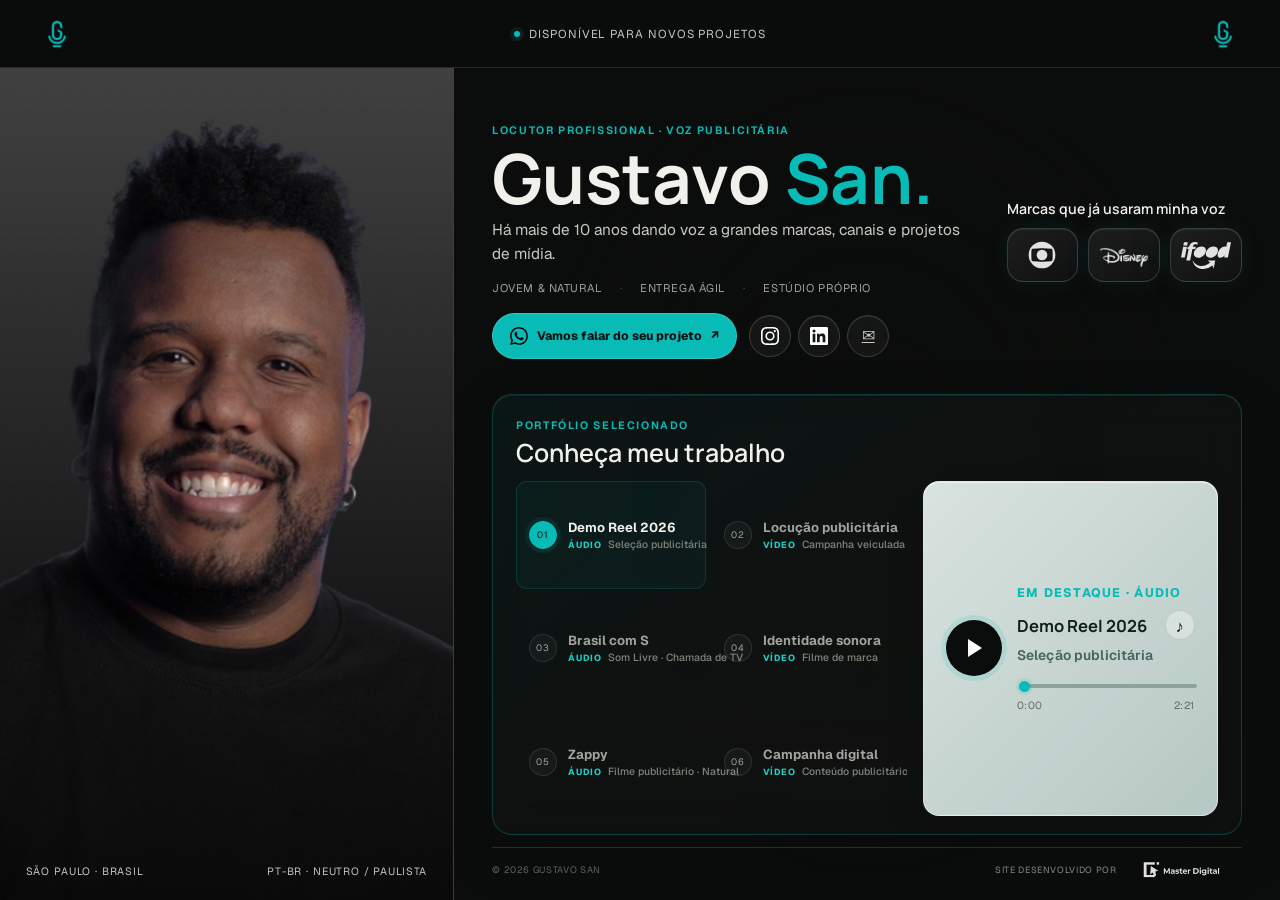
==== index.html @ e2ab9be2 "Add files via upload" ====
<!doctype html>
<html lang="pt-BR">
  <head>
    <meta charset="utf-8" />
    <meta name="viewport" content="width=device-width, initial-scale=1" />
    <title>Gustavo San - Locutor Profissional</title>
    <meta
      name="description"
      content="Locução publicitária jovem, natural e versátil. Mais de 10 anos dando voz a grandes marcas e projetos de mídia."
    />
    <meta property="og:title" content="Gustavo San - Locutor Profissional" />
    <meta
      property="og:description"
      content="Há mais de 10 anos dando voz a grandes marcas, canais e projetos de mídia."
    />
    <meta property="og:type" content="website" />
    <meta property="og:locale" content="pt_BR" />
    <meta property="og:image" content="assets/brand-banner-restored.png" />
    <meta name="twitter:card" content="summary_large_image" />
    <link rel="icon" href="assets/brand-icons/favicon-turquoise-large.png" />
    <link rel="apple-touch-icon" href="assets/brand-icons/favicon-turquoise-large.png" />
    <link rel="preconnect" href="https://fonts.googleapis.com" />
    <link rel="preconnect" href="https://fonts.gstatic.com" crossorigin />
    <link
      href="https://fonts.googleapis.com/css2?family=Geist:wght@400;520;650;760&family=Manrope:wght@600;680;700&display=swap"
      rel="stylesheet"
    />
    <link rel="stylesheet" href="styles.css" />
  </head>
  <body>
    <main class="site-shell">
      <header class="topbar">
        <a class="brand-lockup" href="#inicio" aria-label="Gustavo San, início">
          <img src="assets/brand-icons/monogram-turquoise.png" alt="" width="512" height="512" />
        </a>
        <div class="topbar-note">
          <span class="status-dot" aria-hidden="true"></span>
          Disponível para novos projetos
        </div>
        <div class="mobile-wordmark" aria-label="Gustavo San, Voice-over Talent">
          <strong>Gustavo San</strong>
          <span>Voice-over talent</span>
        </div>
        <a class="header-link" href="#trabalhos" aria-label="Ir para o portfólio">
          <img src="assets/brand-icons/monogram-turquoise.png" alt="" width="512" height="512" />
        </a>
      </header>

      <section class="portfolio-grid" id="inicio">
        <div class="portrait-panel">
          <img
            src="assets/gustavo-san.jpg"
            alt="Retrato profissional de Gustavo San"
            width="1080"
            height="1350"
            class="portrait-image"
          />
          <div class="portrait-shade"></div>
          <div class="portrait-caption">
            <span>São Paulo · Brasil</span>
            <span>PT-BR · Neutro / Paulista</span>
          </div>
        </div>

        <div class="content-panel">
          <div class="ambient-video" aria-hidden="true">
            <video autoplay loop muted playsinline preload="metadata">
              <source src="assets/gustavo-ambient.mp4" type="video/mp4" />
            </video>
          </div>
          <div class="hero-area">
            <section class="hero-copy" aria-labelledby="hero-title">
              <p class="eyebrow">Locutor profissional · Voz publicitária</p>
              <h1 id="hero-title">Gustavo <span>San.</span></h1>
              <p class="intro">
                Há mais de 10 anos dando voz a grandes marcas, canais e projetos de mídia.
              </p>
              <div class="service-line" aria-label="Diferenciais">
                <span>Jovem & natural</span>
                <span>Entrega ágil</span>
                <span>Estúdio próprio</span>
              </div>
              <div class="hero-actions">
                <a
                  class="primary-cta"
                  href="https://wa.me/5511963672648?text=Ol%C3%A1%2C%20Gustavo!%20Quero%20conversar%20sobre%20um%20projeto%20de%20locu%C3%A7%C3%A3o."
                  target="_blank"
                  rel="noreferrer"
                >
                  <img class="network-logo" src="assets/social/whatsapp.svg" alt="" />
                  Vamos falar do seu projeto
                  <span aria-hidden="true">↗</span>
                </a>
                <nav class="social-links" aria-label="Redes e contato">
                  <a
                    href="https://www.instagram.com/eugustavosan/"
                    target="_blank"
                    rel="noreferrer"
                    aria-label="Instagram de Gustavo San"
                  >
                    <img class="network-logo" src="assets/social/instagram.svg" alt="" />
                  </a>
                  <a
                    href="https://br.linkedin.com/in/gustavo-san-016079249"
                    target="_blank"
                    rel="noreferrer"
                    aria-label="LinkedIn de Gustavo San"
                  >
                    <img class="network-logo" src="assets/social/linkedin.svg" alt="" />
                  </a>
                  <a href="mailto:contato@gustavosan.com?subject=Projeto%20de%20locu%C3%A7%C3%A3o" aria-label="Enviar e-mail para Gustavo San">
                    <span class="mail-icon" aria-hidden="true">✉</span>
                  </a>
                </nav>
              </div>
            </section>

            <section class="brands-section" aria-labelledby="brands-title">
              <div class="section-heading">
                <h2 id="brands-title">Marcas que já usaram minha voz</h2>
              </div>
              <div class="brand-row is-visible" id="brand-row" aria-live="off"></div>
            </section>
          </div>

          <section class="work-section" id="trabalhos" aria-labelledby="work-title">
            <div class="work-header">
              <div>
                <p class="section-kicker">Portfólio selecionado</p>
                <h2 id="work-title">Conheça meu trabalho</h2>
              </div>
            </div>

            <div class="work-layout">
              <div class="work-list" id="work-list" aria-label="Trabalhos em áudio e vídeo"></div>

              <div class="audio-player" id="audio-player">
                <audio id="audio" preload="metadata"></audio>
                <button type="button" class="play-button" id="play-button" aria-label="Reproduzir áudio">
                  <span class="play-shape" aria-hidden="true"></span>
                </button>
                <div class="player-main">
                  <p class="player-overline">Em destaque · Áudio</p>
                  <div class="player-title">
                    <span id="player-title">Demo Reel 2026</span>
                    <div class="volume-control">
                      <button type="button" class="volume-button" id="volume-button" aria-label="Ajustar volume" aria-expanded="false">
                        <span aria-hidden="true">♪</span>
                      </button>
                      <div class="volume-popover" id="volume-popover" hidden>
                        <span class="volume-value" id="volume-value" aria-hidden="true">85%</span>
                        <input class="volume-slider" id="volume-slider" aria-label="Volume" type="range" min="0" max="1" step="0.01" value="0.85" />
                      </div>
                    </div>
                  </div>
                  <p class="player-subtitle" id="player-subtitle">Seleção publicitária</p>
                  <input class="audio-seek" id="audio-seek" aria-label="Posição do áudio" type="range" min="0" max="1" step="0.1" value="0" />
                  <div class="player-time">
                    <span id="current-time">0:00</span>
                    <span id="duration">0:00</span>
                  </div>
                </div>
              </div>

              <div class="video-frame" id="video-frame" hidden>
                <iframe
                  id="video-iframe"
                  title="Trabalho em vídeo"
                  loading="lazy"
                  allow="accelerometer; autoplay; clipboard-write; encrypted-media; gyroscope; picture-in-picture"
                  allowfullscreen
                ></iframe>
              </div>
            </div>
          </section>

          <footer class="micro-footer">
            <span>© <span id="year"></span> Gustavo San</span>
            <div class="studio-credit">
              <span>Site desenvolvido por</span>
              <img src="assets/master-digital-white.png" alt="Master Digital" />
            </div>
          </footer>
        </div>
      </section>

      <nav class="mobile-dock" aria-label="Contato rápido">
        <a
          href="https://wa.me/5511963672648?text=Ol%C3%A1%2C%20Gustavo!%20Quero%20conversar%20sobre%20um%20projeto%20de%20locu%C3%A7%C3%A3o."
          target="_blank"
          rel="noreferrer"
        >
          <img class="network-logo" src="assets/social/whatsapp.svg" alt="" /> WhatsApp
        </a>
        <a href="https://www.instagram.com/eugustavosan/" target="_blank" rel="noreferrer" aria-label="Instagram">
          <img class="network-logo" src="assets/social/instagram.svg" alt="" />
        </a>
        <a href="https://br.linkedin.com/in/gustavo-san-016079249" target="_blank" rel="noreferrer" aria-label="LinkedIn">
          <img class="network-logo" src="assets/social/linkedin.svg" alt="" />
        </a>
        <a href="mailto:contato@gustavosan.com?subject=Projeto%20de%20locu%C3%A7%C3%A3o" aria-label="E-mail">
          <span class="mail-icon" aria-hidden="true">✉</span>
        </a>
      </nav>
    </main>

    <script src="script.js"></script>
  </body>
</html>
---- styles.css ----
:root {
  --ink: #0b0d0c;
  --paper: #f1f0ea;
  --paper-soft: #c6c8c0;
  --line: rgba(241, 240, 234, 0.14);
  --accent: #08bbb7;
  --accent-bright: #18d0ca;
  --glass: rgba(255, 255, 255, 0.045);
  --glass-line: rgba(255, 255, 255, 0.16);
}

* {
  box-sizing: border-box;
}

html {
  scroll-behavior: smooth;
  background: var(--ink);
  overflow-x: clip;
  overscroll-behavior-x: none;
}

body {
  margin: 0;
  background: var(--ink);
  color: var(--paper);
  font-family: "Geist", Arial, sans-serif;
  -webkit-font-smoothing: antialiased;
  overflow-x: clip;
  overscroll-behavior-x: none;
}

a,
button,
input {
  -webkit-tap-highlight-color: transparent;
}

button,
input {
  font: inherit;
}

button,
a {
  outline-offset: 4px;
}

.site-shell {
  min-height: 100vh;
  background: var(--ink);
  overflow-x: clip;
}

.topbar {
  position: sticky;
  top: 0;
  z-index: 60;
  height: 68px;
  padding: 0 clamp(20px, 3vw, 48px);
  display: grid;
  grid-template-columns: 1fr auto 1fr;
  align-items: center;
  border-bottom: 1px solid var(--line);
  background: rgba(11, 13, 12, 0.94);
  backdrop-filter: blur(18px);
}

.brand-lockup,
.header-link {
  width: 38px;
  height: 38px;
  display: block;
  text-decoration: none;
}

.brand-lockup img,
.header-link img {
  width: 100%;
  height: 100%;
  display: block;
  object-fit: contain;
}

.header-link {
  justify-self: end;
  transition: opacity 180ms ease, transform 180ms ease;
}

.header-link:hover {
  opacity: 0.76;
  transform: translateY(-1px);
}

.topbar-note {
  display: flex;
  align-items: center;
  gap: 9px;
  color: var(--paper-soft);
  font-size: 0.72rem;
  letter-spacing: 0.08em;
  text-transform: uppercase;
}

.mobile-wordmark {
  display: none;
}

.status-dot {
  width: 6px;
  height: 6px;
  border-radius: 50%;
  background: var(--accent);
  box-shadow: 0 0 0 4px rgba(8, 187, 183, 0.1);
}

.portfolio-grid {
  height: calc(100vh - 68px);
  min-height: 620px;
  display: grid;
  grid-template-columns: minmax(330px, 0.78fr) minmax(600px, 1.42fr);
}

.portrait-panel {
  position: relative;
  min-width: 0;
  overflow: hidden;
  border-right: 1px solid var(--line);
  background: #202220;
}

.portrait-image {
  position: absolute;
  inset: 0;
  width: 100%;
  height: 100%;
  object-fit: cover;
  object-position: 50% 36%;
  filter: saturate(0.88) contrast(1.02);
  transform: scale(1.004);
}

.portrait-shade {
  position: absolute;
  inset: 0;
  background: linear-gradient(to top, rgba(5, 6, 5, 0.74) 0%, transparent 32%);
  pointer-events: none;
}

.portrait-caption {
  position: absolute;
  right: clamp(18px, 2vw, 32px);
  bottom: 22px;
  left: clamp(18px, 2vw, 32px);
  display: flex;
  justify-content: space-between;
  color: rgba(255, 255, 255, 0.76);
  font-size: 0.66rem;
  letter-spacing: 0.08em;
  text-transform: uppercase;
}

.content-panel {
  position: relative;
  isolation: isolate;
  min-width: 0;
  height: 100%;
  padding: clamp(22px, 2.5vw, 40px) clamp(24px, 3vw, 52px) 18px;
  display: grid;
  grid-template-rows: minmax(255px, 0.78fr) minmax(325px, 1.22fr) auto;
  gap: clamp(12px, 1.35vh, 20px);
  overflow: hidden;
}

.content-panel > :not(.ambient-video) {
  position: relative;
  z-index: 1;
}

.ambient-video {
  position: absolute;
  z-index: -1;
  top: 2%;
  bottom: 1%;
  left: 50%;
  width: min(72%, 840px);
  overflow: hidden;
  pointer-events: none;
  border-radius: 48% 52% 45% 55% / 28% 24% 76% 72%;
  opacity: 0.34;
  transform: translateX(-50%);
  -webkit-mask-image: radial-gradient(ellipse 72% 66% at 50% 47%, #000 30%, transparent 78%);
  mask-image: radial-gradient(ellipse 72% 66% at 50% 47%, #000 30%, transparent 78%);
}

.ambient-video::after {
  position: absolute;
  inset: 0;
  content: "";
  background:
    radial-gradient(ellipse at center, transparent 5%, rgba(11, 13, 12, 0.4) 50%, var(--ink) 96%),
    linear-gradient(90deg, var(--ink) 0%, transparent 27%, transparent 73%, var(--ink) 100%);
}

.ambient-video video {
  width: 100%;
  height: 100%;
  display: block;
  object-fit: cover;
  object-position: 50% 50%;
  filter: brightness(0.5) saturate(0.6) contrast(0.92) blur(2px);
  transform: scale(1.06);
}

.hero-area {
  min-width: 0;
  display: grid;
  grid-template-columns: minmax(0, 1.45fr) minmax(235px, 0.55fr);
  align-items: center;
  gap: clamp(28px, 3vw, 56px);
}

.hero-copy {
  display: flex;
  flex-direction: column;
  justify-content: center;
  min-width: 0;
}

.eyebrow,
.section-kicker {
  margin: 0;
  color: var(--accent);
  font-size: 0.67rem;
  font-weight: 650;
  letter-spacing: 0.15em;
  text-transform: uppercase;
}

.hero-copy h1 {
  margin: 8px 0;
  color: var(--paper);
  font-family: "Manrope", sans-serif;
  font-size: clamp(3rem, 5.4vw, 5.2rem);
  font-weight: 680;
  line-height: 0.95;
  letter-spacing: 0;
}

.hero-copy h1 span {
  color: var(--accent);
}

.intro {
  max-width: 690px;
  margin: 0;
  color: var(--paper-soft);
  font-size: clamp(0.92rem, 1.2vw, 1.08rem);
  line-height: 1.55;
}

.service-line {
  margin-top: 14px;
  display: flex;
  flex-wrap: wrap;
  gap: 8px 18px;
  color: #9fa29b;
  font-size: 0.7rem;
  letter-spacing: 0.05em;
  text-transform: uppercase;
}

.service-line span:not(:last-child)::after {
  content: "·";
  margin-left: 18px;
  color: #4f534d;
}

.hero-actions {
  margin-top: 18px;
  display: flex;
  align-items: center;
  gap: 12px;
}

.primary-cta {
  min-height: 46px;
  padding: 0 17px;
  display: inline-flex;
  align-items: center;
  gap: 9px;
  border-radius: 999px;
  border: 1px solid rgba(255, 255, 255, 0.18);
  background: var(--accent);
  color: #06100f;
  font-size: 0.76rem;
  font-weight: 760;
  text-decoration: none;
  transition: transform 180ms ease, background 180ms ease, box-shadow 180ms ease;
}

.primary-cta:hover {
  transform: translateY(-2px);
  background: var(--accent-bright);
  box-shadow: 0 12px 30px rgba(8, 187, 183, 0.18);
}

.network-logo {
  width: 18px;
  height: 18px;
  display: block;
  object-fit: contain;
}

.primary-cta .network-logo,
.mobile-dock a:first-child .network-logo {
  filter: brightness(0) saturate(100%);
}

.social-links {
  display: flex;
  gap: 7px;
}

.social-links a {
  width: 42px;
  height: 42px;
  display: grid;
  place-items: center;
  border: 1px solid var(--glass-line);
  border-radius: 50%;
  background: var(--glass);
  color: var(--paper-soft);
  box-shadow: inset 0 1px 0 rgba(255, 255, 255, 0.07);
  backdrop-filter: blur(12px);
  transition: color 180ms ease, border-color 180ms ease, transform 180ms ease, background 180ms ease;
}

.social-links a:hover {
  color: white;
  border-color: rgba(8, 187, 183, 0.65);
  background: rgba(8, 187, 183, 0.12);
  transform: translateY(-2px);
}

.mail-icon {
  font-size: 1rem;
  line-height: 1;
}

.brands-section {
  min-width: 0;
  align-self: center;
}

.section-heading,
.work-header {
  display: flex;
  align-items: flex-end;
  justify-content: space-between;
  gap: 18px;
}

.section-heading {
  margin-bottom: 10px;
}

.section-heading h2,
.work-header h2 {
  margin: 0;
  color: var(--paper);
  font-family: "Manrope", sans-serif;
  font-size: 0.88rem;
  font-weight: 600;
  letter-spacing: 0;
}

.brand-row {
  display: grid;
  grid-template-columns: repeat(3, minmax(0, 1fr));
  gap: 10px;
  transition: opacity 320ms ease, transform 320ms ease;
}

.brand-row.is-hidden {
  opacity: 0;
  transform: translateY(4px);
}

.brand-row.is-visible {
  opacity: 1;
  transform: translateY(0);
}

.brand-pill {
  min-width: 0;
  height: 54px;
  padding: 10px;
  display: grid;
  place-items: center;
  overflow: hidden;
  border: 1px solid var(--glass-line);
  border-radius: 16px;
  background: linear-gradient(145deg, rgba(255, 255, 255, 0.075), rgba(255, 255, 255, 0.025));
  box-shadow:
    inset 0 1px 0 rgba(255, 255, 255, 0.08),
    0 8px 24px rgba(0, 0, 0, 0.12),
    0 0 22px rgba(8, 187, 183, 0.1);
  backdrop-filter: blur(14px);
}

.brand-logo {
  width: 100%;
  max-width: 66px;
  height: 30px;
  object-fit: contain;
  filter: grayscale(1) brightness(0) invert(1);
  opacity: 0.88;
}

.brand-logo.symbol {
  max-width: 32px;
  height: 32px;
}

.brand-logo.wide {
  max-width: 84px;
}

.brand-logo.disney {
  max-width: 82px;
  height: 36px;
}

.brand-logo.number-logo {
  max-width: 44px;
  height: 34px;
}

.brand-logo.food-logo {
  max-width: 48px;
  height: 36px;
}

.work-section {
  min-height: 0;
  padding: clamp(17px, 1.8vw, 24px);
  overflow: hidden;
  border: 1px solid rgba(8, 187, 183, 0.26);
  border-radius: 20px;
  background: linear-gradient(145deg, rgba(8, 187, 183, 0.055), rgba(255, 255, 255, 0.018) 48%);
  box-shadow: inset 0 1px 0 rgba(255, 255, 255, 0.055), 0 20px 60px rgba(0, 0, 0, 0.14);
  backdrop-filter: blur(18px);
}

.work-header {
  margin-bottom: 12px;
}

.work-header h2 {
  margin-top: 3px;
  font-size: clamp(1.35rem, 1.95vw, 1.75rem);
}

.work-layout {
  min-height: 0;
  height: calc(100% - 58px);
  display: grid;
  grid-template-columns: minmax(390px, 1.14fr) minmax(285px, 0.86fr);
  gap: 16px;
}

.work-list {
  min-width: 0;
  height: 100%;
  padding-right: 7px;
  display: grid;
  grid-template-columns: repeat(2, minmax(0, 1fr));
  grid-auto-rows: calc((100% - 10px) / 3);
  gap: 5px;
  align-content: stretch;
  overflow-y: auto;
  overscroll-behavior: contain;
  scrollbar-width: thin;
  scrollbar-color: rgba(8, 187, 183, 0.62) transparent;
}

.work-list::-webkit-scrollbar {
  width: 4px;
}

.work-list::-webkit-scrollbar-thumb {
  border-radius: 999px;
  background: rgba(8, 187, 183, 0.62);
}

.work-option {
  width: 100%;
  min-height: 0;
  padding: 12px;
  display: grid;
  grid-template-columns: 32px 1fr;
  align-items: center;
  gap: 7px;
  border: 1px solid transparent;
  border-radius: 11px;
  background: transparent;
  color: #a1a49d;
  text-align: left;
  cursor: pointer;
  transition: border-color 180ms ease, background 180ms ease, color 180ms ease, transform 180ms ease;
}

.work-number {
  width: 28px;
  height: 28px;
  display: grid;
  place-items: center;
  border: 1px solid rgba(255, 255, 255, 0.1);
  border-radius: 50%;
  background: rgba(255, 255, 255, 0.035);
  font-size: 0.58rem;
  letter-spacing: 0.08em;
  transition: color 180ms ease, background 180ms ease, border-color 180ms ease, box-shadow 180ms ease;
}

.work-option strong,
.work-option small {
  display: block;
}

.work-option strong {
  overflow: hidden;
  font-size: 0.82rem;
  font-weight: 680;
  letter-spacing: 0;
  text-overflow: ellipsis;
  white-space: nowrap;
}

.work-option small {
  margin-top: 3px;
  overflow: hidden;
  color: #7d8179;
  font-size: 0.65rem;
  font-weight: 520;
  line-height: 1.15;
  text-overflow: ellipsis;
  white-space: nowrap;
}

.work-option small b {
  margin-right: 6px;
  color: var(--accent-bright);
  font-size: 0.56rem;
  font-weight: 760;
  letter-spacing: 0.1em;
  text-transform: uppercase;
}

.work-option.active {
  border-color: rgba(8, 187, 183, 0.18);
  background: rgba(8, 187, 183, 0.05);
  color: var(--paper);
}

.work-option.active .work-number {
  border-color: var(--accent);
  background: var(--accent);
  color: #06100f;
  box-shadow: 0 0 0 4px rgba(8, 187, 183, 0.1);
}

.work-option:hover:not(.active) {
  background: rgba(255, 255, 255, 0.025);
  transform: translateY(-1px);
}

.audio-player {
  min-height: 100%;
  padding: 22px;
  display: flex;
  align-items: center;
  gap: 15px;
  border-radius: 16px;
  border: 1px solid rgba(255, 255, 255, 0.4);
  background: linear-gradient(135deg, #d9e3e0 0%, #b6c8c3 100%);
  color: #10201e;
  box-shadow: inset 0 1px 0 rgba(255, 255, 255, 0.52), 0 16px 38px rgba(0, 0, 0, 0.16);
}

.audio-player[hidden],
.video-frame[hidden] {
  display: none;
}

.play-button {
  width: 56px;
  height: 56px;
  flex: 0 0 56px;
  display: grid;
  place-items: center;
  border: 0;
  border-radius: 50%;
  background: var(--ink);
  color: white;
  box-shadow: 0 0 0 5px rgba(8, 187, 183, 0.14);
  cursor: pointer;
  transition: transform 180ms ease;
}

.play-button:hover {
  transform: scale(1.04);
}

.play-shape {
  width: 0;
  height: 0;
  margin-left: 3px;
  border-top: 9px solid transparent;
  border-bottom: 9px solid transparent;
  border-left: 14px solid currentColor;
}

.play-button.is-playing .play-shape {
  width: 16px;
  height: 18px;
  margin-left: 0;
  border: 0;
  background: linear-gradient(to right, currentColor 0 38%, transparent 38% 62%, currentColor 62% 100%);
}

.player-main {
  min-width: 0;
  flex: 1;
  min-height: 100%;
  display: grid;
  align-content: center;
}

.player-overline {
  margin: 0 0 9px;
  color: var(--accent);
  font-size: 0.78rem;
  font-weight: 760;
  letter-spacing: 0.1em;
  text-transform: uppercase;
}

.player-title {
  margin-bottom: 6px;
  display: flex;
  align-items: center;
  justify-content: space-between;
  gap: 10px;
  font-family: "Manrope", sans-serif;
  font-size: 1.04rem;
  font-weight: 700;
}

.volume-control {
  position: relative;
  flex: 0 0 auto;
}

.volume-button {
  width: 30px;
  height: 30px;
  display: grid;
  place-items: center;
  border: 1px solid rgba(16, 32, 30, 0.12);
  border-radius: 50%;
  background: rgba(255, 255, 255, 0.34);
  color: #10201e;
  cursor: pointer;
  transition: border-color 180ms ease, background 180ms ease, transform 180ms ease;
}

.volume-button:hover,
.volume-button[aria-expanded="true"] {
  border-color: rgba(8, 187, 183, 0.8);
  background: rgba(8, 187, 183, 0.18);
  transform: translateY(-1px);
}

.volume-popover {
  position: absolute;
  right: -11px;
  bottom: calc(100% + 10px);
  width: 52px;
  height: 154px;
  border: 1px solid rgba(16, 32, 30, 0.15);
  border-radius: 26px;
  background: rgba(226, 234, 232, 0.94);
  box-shadow: 0 12px 25px rgba(0, 0, 0, 0.16);
  animation: volume-in 160ms ease-out;
}

.volume-value {
  position: absolute;
  top: 10px;
  left: 50%;
  transform: translateX(-50%);
  color: #51706b;
  font-size: 0.61rem;
  font-weight: 760;
  letter-spacing: 0.04em;
}

.volume-slider {
  position: absolute;
  top: 80px;
  left: 50%;
  width: 112px;
  height: 6px;
  appearance: none;
  transform: translateX(-50%) rotate(-90deg);
  border-radius: 999px;
  background: linear-gradient(to right, var(--accent) var(--volume-progress), #97a39f var(--volume-progress));
  cursor: pointer;
}

.volume-slider::-webkit-slider-thumb {
  width: 13px;
  height: 13px;
  border: 0;
  border-radius: 50%;
  appearance: none;
  background: var(--accent);
  box-shadow: 0 0 0 3px rgba(8, 187, 183, 0.18);
}

@keyframes volume-in {
  from {
    opacity: 0;
    transform: translateY(4px);
  }
  to {
    opacity: 1;
    transform: translateY(0);
  }
}

.player-subtitle {
  margin: 0 0 18px;
  color: #45645e;
  font-size: 0.86rem;
  font-weight: 620;
  letter-spacing: 0.01em;
}

.audio-seek {
  width: 100%;
  height: 4px;
  display: block;
  border-radius: 999px;
  appearance: none;
  background: linear-gradient(to right, var(--accent) var(--audio-progress), #8ea29c var(--audio-progress));
  cursor: pointer;
}

.audio-seek::-webkit-slider-thumb {
  width: 11px;
  height: 11px;
  border: 0;
  border-radius: 50%;
  appearance: none;
  background: var(--accent);
  box-shadow: 0 0 0 3px rgba(8, 187, 183, 0.15);
}

.player-time {
  margin-top: 9px;
  display: flex;
  justify-content: space-between;
  color: #666961;
  font-size: 0.65rem;
  letter-spacing: 0.04em;
}

.video-frame {
  position: relative;
  min-height: 100%;
  overflow: hidden;
  border: 1px solid var(--line);
  border-radius: 16px;
  background: #050605;
}

.video-frame iframe {
  position: absolute;
  inset: 0;
  width: 100%;
  height: 100%;
  border: 0;
}

.micro-footer {
  padding-top: 10px;
  display: flex;
  align-items: center;
  justify-content: space-between;
  border-top: 1px solid var(--line);
  color: #5f635b;
  font-size: 0.58rem;
  letter-spacing: 0.07em;
  text-transform: uppercase;
}

.studio-credit {
  display: inline-flex;
  align-items: center;
  gap: 5px;
  color: #858a82;
  font-size: 0.56rem;
}

.studio-credit img {
  width: 120px;
  height: 24px;
  display: block;
  object-fit: contain;
  opacity: 0.88;
}

.mobile-dock {
  display: none;
}

@media (max-width: 1080px) {
  .portfolio-grid {
    grid-template-columns: minmax(300px, 0.7fr) minmax(560px, 1.3fr);
  }

  .content-panel {
    padding-right: 30px;
    padding-left: 30px;
  }
}

@media (max-height: 760px) and (min-width: 901px) {
  .topbar {
    height: 58px;
  }

  .portfolio-grid {
    height: calc(100vh - 58px);
    min-height: 590px;
  }

  .content-panel {
    padding-top: 18px;
    grid-template-rows: minmax(220px, 0.78fr) minmax(275px, 1.22fr) auto;
    gap: 12px;
  }

  .hero-area {
    gap: 24px;
  }

  .hero-copy h1 {
    font-size: clamp(2.9rem, 5vw, 4.5rem);
  }

  .service-line {
    margin-top: 10px;
  }

  .hero-actions {
    margin-top: 13px;
  }

  .brand-pill {
    height: 44px;
  }

  .work-section {
    padding: 14px;
  }
}

@media (max-width: 900px) {
  body {
    padding-bottom: 100px;
  }

  .topbar {
    height: 58px;
    padding: 0 18px;
    grid-template-columns: 38px minmax(0, 1fr) 38px;
  }

  .topbar-note {
    display: none;
  }

  .mobile-wordmark {
    min-width: 0;
    display: grid;
    justify-items: center;
    gap: 1px;
    color: var(--paper);
    line-height: 1;
    text-align: center;
    text-transform: uppercase;
  }

  .mobile-wordmark strong {
    font-family: "Manrope", sans-serif;
    font-size: 0.68rem;
    font-weight: 720;
    letter-spacing: 0.16em;
    white-space: nowrap;
  }

  .mobile-wordmark span {
    color: var(--accent);
    font-size: 0.39rem;
    font-weight: 720;
    letter-spacing: 0.28em;
    white-space: nowrap;
  }

  .header-link {
    width: 34px;
    height: 34px;
  }

  .portfolio-grid {
    height: auto;
    min-height: 0;
    display: block;
  }

  .portrait-panel {
    width: calc(100% - 24px);
    height: min(56vh, 520px);
    min-height: 380px;
    margin: 12px;
    border: 0;
    border-radius: 20px;
  }

  .portrait-image {
    object-position: 50% 31%;
  }

  .portrait-caption {
    right: 16px;
    bottom: 15px;
    left: 16px;
    font-size: 0.55rem;
  }

  .content-panel {
    height: auto;
    padding: 32px 18px 22px;
    display: flex;
    flex-direction: column;
    gap: 32px;
    overflow: visible;
  }

  .ambient-video {
    top: 12px;
    bottom: auto;
    left: 50%;
    width: calc(100% - 18px);
    height: 560px;
    opacity: 0.27;
    transform: translateX(-50%);
  }

  .ambient-video video {
    object-position: center center;
  }

  .hero-area {
    display: block;
  }

  .hero-copy {
    display: block;
  }

  .hero-copy h1 {
    margin: 10px 0 13px;
    font-size: clamp(3rem, 16vw, 4.2rem);
  }

  .intro {
    font-size: 0.96rem;
  }

  .service-line {
    gap: 8px 10px;
  }

  .service-line span:not(:last-child)::after {
    margin-left: 10px;
  }

  .hero-actions {
    margin-top: 20px;
  }

  .primary-cta {
    min-height: 50px;
    flex: 1;
    justify-content: center;
    font-size: 0.73rem;
  }

  .social-links {
    display: none;
  }

  .brands-section {
    margin-top: 30px;
  }

  .brand-pill {
    height: 58px;
    border-radius: 16px;
  }

  .work-section {
    padding: 20px 16px;
  }

  .work-header {
    align-items: center;
  }

  .work-header h2 {
    font-size: 1.25rem;
  }

  .work-layout {
    height: auto;
    margin-top: 16px;
    grid-template-columns: 1fr;
    gap: 14px;
  }

  .work-list {
    display: grid;
    grid-template-columns: repeat(2, minmax(0, 1fr));
    height: 234px;
    grid-auto-rows: calc((100% - 12px) / 3);
    gap: 6px;
  }

  .work-option {
    padding: 11px 9px;
  }

  .work-option strong {
    font-size: 0.75rem;
  }

  .work-option small {
    font-size: 0.59rem;
  }

  .audio-player {
    min-height: 154px;
    padding: 20px 18px;
    align-items: center;
  }

  .player-overline {
    margin-bottom: 7px;
    font-size: 0.67rem;
  }

  .player-title {
    margin-bottom: 5px;
    font-size: 1rem;
  }

  .player-subtitle {
    margin-bottom: 16px;
    font-size: 0.79rem;
  }

  .video-frame {
    min-height: 220px;
  }

  .micro-footer {
    padding-top: 18px;
  }

  .studio-credit {
    gap: 5px;
    font-size: 0.5rem;
  }

  .studio-credit img {
    width: 104px;
    height: 21px;
  }

  .mobile-dock {
    position: fixed;
    z-index: 40;
    right: 10px;
    bottom: 10px;
    left: 10px;
    height: 58px;
    padding: 6px;
    display: grid;
    grid-template-columns: 1fr 46px 46px 46px;
    gap: 4px;
    border: 1px solid rgba(255, 255, 255, 0.12);
    border-radius: 17px;
    background: rgba(17, 19, 17, 0.92);
    box-shadow: 0 16px 44px rgba(0, 0, 0, 0.34);
    backdrop-filter: blur(16px);
  }

  .mobile-dock a {
    display: flex;
    align-items: center;
    justify-content: center;
    gap: 7px;
    border-radius: 12px;
    color: #d4d6ce;
    text-decoration: none;
  }

  .mobile-dock a:first-child {
    background: var(--accent);
    color: var(--ink);
    font-size: 0.75rem;
    font-weight: 750;
  }
}

@media (max-width: 370px) {
  .portrait-panel {
    min-height: 350px;
  }

  .portrait-caption span:last-child {
    display: none;
  }

  .content-panel {
    padding-right: 14px;
    padding-left: 14px;
  }

  .mobile-wordmark strong {
    font-size: 0.61rem;
  }

  .mobile-wordmark span {
    font-size: 0.35rem;
  }

  .brand-row {
    gap: 6px;
  }

  .brand-pill {
    height: 52px;
  }

  .audio-player {
    padding: 12px;
  }
}

@media (prefers-reduced-motion: reduce) {
  html {
    scroll-behavior: auto;
  }

  *,
  *::before,
  *::after {
    animation-duration: 0.01ms !important;
    animation-iteration-count: 1 !important;
    transition-duration: 0.01ms !important;
  }
}
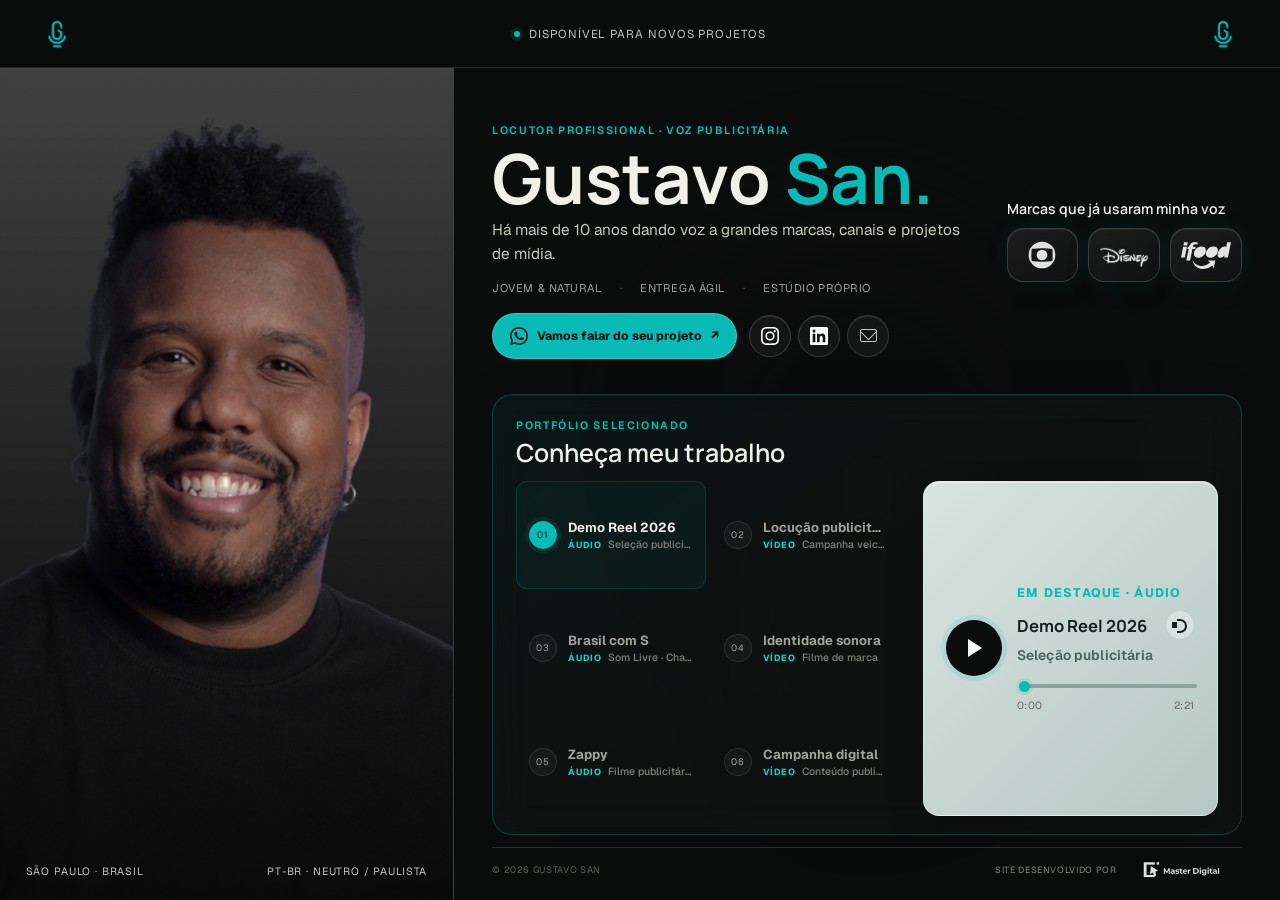
==== commit eb3db940: "Add files via upload" ====
--- a/index.html
+++ b/index.html
@@ -109,7 +109,7 @@
                     <img class="network-logo" src="assets/social/linkedin.svg" alt="" />
                   </a>
                   <a href="mailto:contato@gustavosan.com?subject=Projeto%20de%20locu%C3%A7%C3%A3o" aria-label="Enviar e-mail para Gustavo San">
-                    <span class="mail-icon" aria-hidden="true">✉</span>
+                    <span class="mail-icon" aria-hidden="true"></span>
                   </a>
                 </nav>
               </div>
@@ -145,7 +145,7 @@
                     <span id="player-title">Demo Reel 2026</span>
                     <div class="volume-control">
                       <button type="button" class="volume-button" id="volume-button" aria-label="Ajustar volume" aria-expanded="false">
-                        <span aria-hidden="true">♪</span>
+                        <span class="volume-icon" aria-hidden="true"></span>
                       </button>
                       <div class="volume-popover" id="volume-popover" hidden>
                         <span class="volume-value" id="volume-value" aria-hidden="true">85%</span>
@@ -199,7 +199,7 @@
           <img class="network-logo" src="assets/social/linkedin.svg" alt="" />
         </a>
         <a href="mailto:contato@gustavosan.com?subject=Projeto%20de%20locu%C3%A7%C3%A3o" aria-label="E-mail">
-          <span class="mail-icon" aria-hidden="true">✉</span>
+          <span class="mail-icon" aria-hidden="true"></span>
         </a>
       </nav>
     </main>
--- a/styles.css
+++ b/styles.css
@@ -189,6 +189,7 @@
   border-radius: 48% 52% 45% 55% / 28% 24% 76% 72%;
   opacity: 0.34;
   transform: translateX(-50%);
+  contain: paint;
   -webkit-mask-image: radial-gradient(ellipse 72% 66% at 50% 47%, #000 30%, transparent 78%);
   mask-image: radial-gradient(ellipse 72% 66% at 50% 47%, #000 30%, transparent 78%);
 }
@@ -209,7 +210,8 @@
   object-fit: cover;
   object-position: 50% 50%;
   filter: brightness(0.5) saturate(0.6) contrast(0.92) blur(2px);
-  transform: scale(1.06);
+  transform: translateZ(0) scale(1.06);
+  will-change: transform;
 }
 
 .hero-area {
@@ -344,8 +346,54 @@
 }
 
 .mail-icon {
-  font-size: 1rem;
-  line-height: 1;
+  position: relative;
+  width: 17px;
+  height: 13px;
+  display: block;
+  border: 1.5px solid currentColor;
+  border-radius: 2px;
+}
+
+.mail-icon::after {
+  position: absolute;
+  top: -3px;
+  left: 2px;
+  width: 10px;
+  height: 10px;
+  content: "";
+  border-right: 1.5px solid currentColor;
+  border-bottom: 1.5px solid currentColor;
+  transform: rotate(45deg);
+}
+
+.volume-icon {
+  position: relative;
+  width: 16px;
+  height: 16px;
+  display: block;
+}
+
+.volume-icon::before {
+  position: absolute;
+  top: 5px;
+  left: 0;
+  width: 5px;
+  height: 6px;
+  content: "";
+  background: currentColor;
+}
+
+.volume-icon::after {
+  position: absolute;
+  top: 2px;
+  left: 5px;
+  width: 8px;
+  height: 10px;
+  content: "";
+  border-top: 2px solid currentColor;
+  border-right: 2px solid currentColor;
+  border-bottom: 2px solid currentColor;
+  border-radius: 0 12px 12px 0;
 }
 
 .brands-section {
@@ -472,6 +520,7 @@
 
 .work-list {
   min-width: 0;
+  width: 100%;
   height: 100%;
   padding-right: 7px;
   display: grid;
@@ -479,8 +528,11 @@
   grid-auto-rows: calc((100% - 10px) / 3);
   gap: 5px;
   align-content: stretch;
+  overflow-x: hidden;
   overflow-y: auto;
+  overscroll-behavior-x: none;
   overscroll-behavior: contain;
+  touch-action: pan-y;
   scrollbar-width: thin;
   scrollbar-color: rgba(8, 187, 183, 0.62) transparent;
 }
@@ -496,6 +548,7 @@
 
 .work-option {
   width: 100%;
+  min-width: 0;
   min-height: 0;
   padding: 12px;
   display: grid;
@@ -509,6 +562,10 @@
   text-align: left;
   cursor: pointer;
   transition: border-color 180ms ease, background 180ms ease, color 180ms ease, transform 180ms ease;
+}
+
+.work-option > span:last-child {
+  min-width: 0;
 }
 
 .work-number {
@@ -882,6 +939,7 @@
 @media (max-width: 900px) {
   body {
     padding-bottom: 100px;
+    -webkit-overflow-scrolling: touch;
   }
 
   .topbar {
@@ -1047,8 +1105,10 @@
     display: grid;
     grid-template-columns: repeat(2, minmax(0, 1fr));
     height: 234px;
+    padding-right: 0;
     grid-auto-rows: calc((100% - 12px) / 3);
     gap: 6px;
+    -webkit-overflow-scrolling: touch;
   }
 
   .work-option {
@@ -1136,6 +1196,17 @@
     font-size: 0.75rem;
     font-weight: 750;
   }
+
+  .topbar,
+  .work-section,
+  .mobile-dock {
+    transform: translateZ(0);
+    backface-visibility: hidden;
+  }
+
+  .brand-row {
+    will-change: opacity, transform;
+  }
 }
 
 @media (max-width: 370px) {
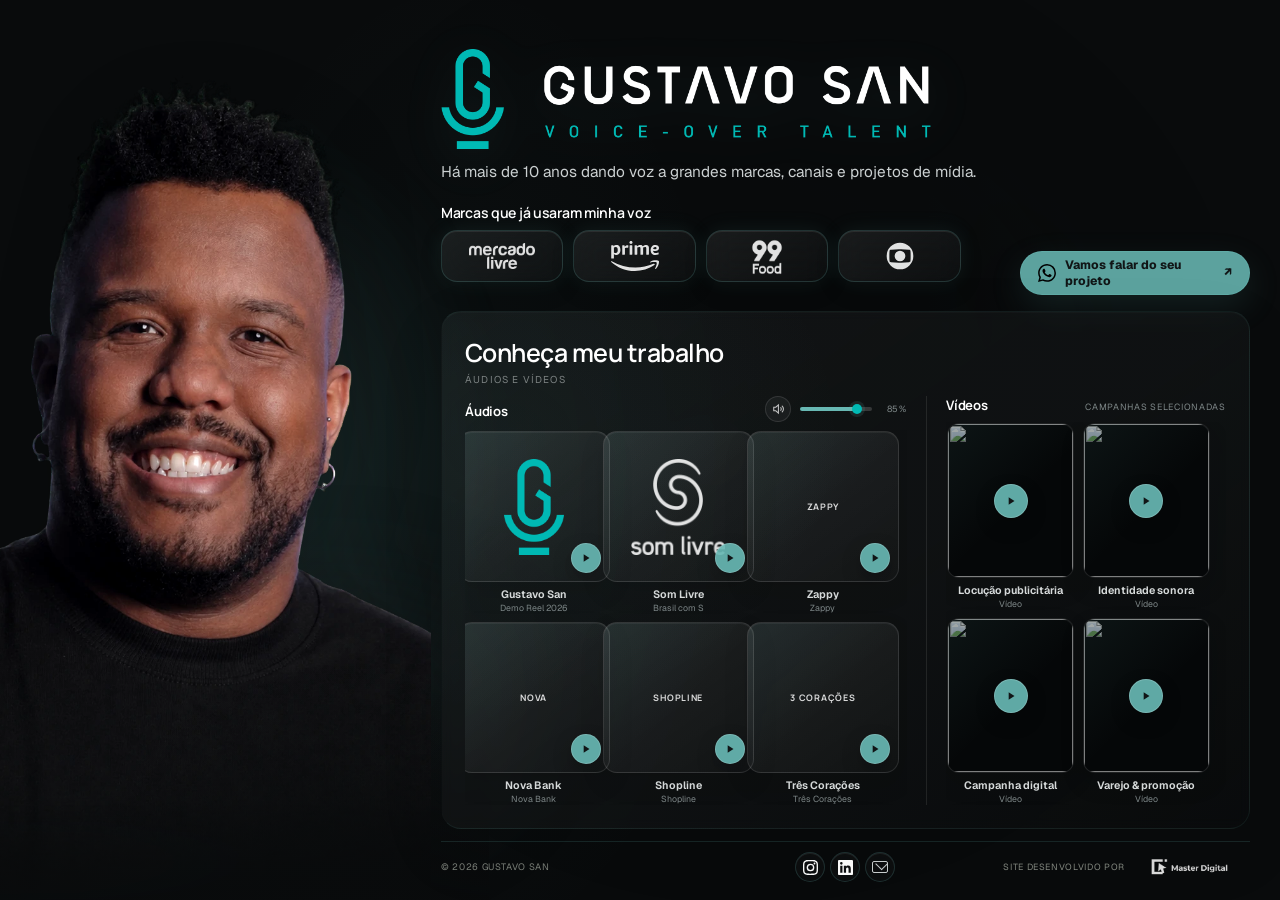
==== commit 9e24b399: "Add files via upload" ====
--- a/index.html
+++ b/index.html
@@ -4,206 +4,107 @@
     <meta charset="utf-8" />
     <meta name="viewport" content="width=device-width, initial-scale=1" />
     <title>Gustavo San - Locutor Profissional</title>
-    <meta
-      name="description"
-      content="Locução publicitária jovem, natural e versátil. Mais de 10 anos dando voz a grandes marcas e projetos de mídia."
-    />
+    <meta name="description" content="Locução publicitária jovem, natural e versátil. Mais de 10 anos dando voz a grandes marcas e projetos de mídia." />
+    <link rel="canonical" href="https://gustavosan.com/" />
     <meta property="og:title" content="Gustavo San - Locutor Profissional" />
-    <meta
-      property="og:description"
-      content="Há mais de 10 anos dando voz a grandes marcas, canais e projetos de mídia."
-    />
+    <meta property="og:description" content="Há mais de 10 anos dando voz a grandes marcas, canais e projetos de mídia." />
     <meta property="og:type" content="website" />
     <meta property="og:locale" content="pt_BR" />
-    <meta property="og:image" content="assets/brand-banner-restored.png" />
+    <meta property="og:site_name" content="Gustavo San" />
+    <meta property="og:url" content="https://gustavosan.com/" />
+    <!-- Crawlers de WhatsApp/Facebook/LinkedIn exigem URL absoluta na og:image. -->
+    <meta property="og:image" content="https://gustavosan.com/assets/og.jpg" />
+    <meta property="og:image:width" content="1200" />
+    <meta property="og:image:height" content="632" />
+    <meta property="og:image:alt" content="Gustavo San - locutor profissional" />
     <meta name="twitter:card" content="summary_large_image" />
-    <link rel="icon" href="assets/brand-icons/favicon-turquoise-large.png" />
-    <link rel="apple-touch-icon" href="assets/brand-icons/favicon-turquoise-large.png" />
+    <meta name="twitter:title" content="Gustavo San - Locutor Profissional" />
+    <meta name="twitter:description" content="Há mais de 10 anos dando voz a grandes marcas, canais e projetos de mídia." />
+    <meta name="twitter:image" content="https://gustavosan.com/assets/og.jpg" />
+    <link rel="icon" href="assets/brand-kit/icone-uso-cor.png" />
+    <link rel="apple-touch-icon" href="assets/brand-kit/icone-uso-cor.png" />
     <link rel="preconnect" href="https://fonts.googleapis.com" />
     <link rel="preconnect" href="https://fonts.gstatic.com" crossorigin />
-    <link
-      href="https://fonts.googleapis.com/css2?family=Geist:wght@400;520;650;760&family=Manrope:wght@600;680;700&display=swap"
-      rel="stylesheet"
-    />
+    <link rel="preload" as="image" href="assets/gustavo-san-cutout.webp" fetchpriority="high" />
+    <link href="https://fonts.googleapis.com/css2?family=Geist:wght@400;520;650;760&family=Manrope:wght@600;680;700&display=swap" rel="stylesheet" />
     <link rel="stylesheet" href="styles.css" />
   </head>
   <body>
     <main class="site-shell">
-      <header class="topbar">
-        <a class="brand-lockup" href="#inicio" aria-label="Gustavo San, início">
-          <img src="assets/brand-icons/monogram-turquoise.png" alt="" width="512" height="512" />
-        </a>
-        <div class="topbar-note">
-          <span class="status-dot" aria-hidden="true"></span>
-          Disponível para novos projetos
-        </div>
-        <div class="mobile-wordmark" aria-label="Gustavo San, Voice-over Talent">
-          <strong>Gustavo San</strong>
-          <span>Voice-over talent</span>
-        </div>
-        <a class="header-link" href="#trabalhos" aria-label="Ir para o portfólio">
-          <img src="assets/brand-icons/monogram-turquoise.png" alt="" width="512" height="512" />
-        </a>
-      </header>
-
       <section class="portfolio-grid" id="inicio">
         <div class="portrait-panel">
-          <img
-            src="assets/gustavo-san.jpg"
-            alt="Retrato profissional de Gustavo San"
-            width="1080"
-            height="1350"
-            class="portrait-image"
-          />
+          <div class="portrait-halo" aria-hidden="true"></div>
+          <img src="assets/gustavo-san-cutout.webp" alt="Retrato profissional de Gustavo San" width="1122" height="1402" fetchpriority="high" decoding="async" class="portrait-image" />
           <div class="portrait-shade"></div>
-          <div class="portrait-caption">
-            <span>São Paulo · Brasil</span>
-            <span>PT-BR · Neutro / Paulista</span>
-          </div>
         </div>
 
         <div class="content-panel">
           <div class="ambient-video" aria-hidden="true">
-            <video autoplay loop muted playsinline preload="metadata">
-              <source src="assets/gustavo-ambient.mp4" type="video/mp4" />
-            </video>
+            <video autoplay loop muted playsinline preload="metadata" disablepictureinpicture disableremoteplayback tabindex="-1"><source src="assets/gustavo-ambient.mp4" type="video/mp4" /></video>
           </div>
+
           <div class="hero-area">
             <section class="hero-copy" aria-labelledby="hero-title">
-              <p class="eyebrow">Locutor profissional · Voz publicitária</p>
-              <h1 id="hero-title">Gustavo <span>San.</span></h1>
-              <p class="intro">
-                Há mais de 10 anos dando voz a grandes marcas, canais e projetos de mídia.
-              </p>
-              <div class="service-line" aria-label="Diferenciais">
-                <span>Jovem & natural</span>
-                <span>Entrega ágil</span>
-                <span>Estúdio próprio</span>
-              </div>
-              <div class="hero-actions">
-                <a
-                  class="primary-cta"
-                  href="https://wa.me/5511963672648?text=Ol%C3%A1%2C%20Gustavo!%20Quero%20conversar%20sobre%20um%20projeto%20de%20locu%C3%A7%C3%A3o."
-                  target="_blank"
-                  rel="noreferrer"
-                >
-                  <img class="network-logo" src="assets/social/whatsapp.svg" alt="" />
-                  Vamos falar do seu projeto
-                  <span aria-hidden="true">↗</span>
-                </a>
-                <nav class="social-links" aria-label="Redes e contato">
-                  <a
-                    href="https://www.instagram.com/eugustavosan/"
-                    target="_blank"
-                    rel="noreferrer"
-                    aria-label="Instagram de Gustavo San"
-                  >
-                    <img class="network-logo" src="assets/social/instagram.svg" alt="" />
-                  </a>
-                  <a
-                    href="https://br.linkedin.com/in/gustavo-san-016079249"
-                    target="_blank"
-                    rel="noreferrer"
-                    aria-label="LinkedIn de Gustavo San"
-                  >
-                    <img class="network-logo" src="assets/social/linkedin.svg" alt="" />
-                  </a>
-                  <a href="mailto:contato@gustavosan.com?subject=Projeto%20de%20locu%C3%A7%C3%A3o" aria-label="Enviar e-mail para Gustavo San">
-                    <span class="mail-icon" aria-hidden="true"></span>
-                  </a>
-                </nav>
-              </div>
+              <h1 id="hero-title" class="hero-logo-heading"><img class="hero-original-logo" src="assets/brand-kit/logo-hor-padrao-negativo.png" alt="Gustavo San — Voice-over talent" /></h1>
+              <p class="intro">Há mais de 10 anos dando voz a grandes marcas, canais e projetos de mídia.</p>
+              <section class="brands-section" aria-labelledby="brands-title">
+                <div class="section-heading"><h2 id="brands-title">Marcas que já usaram minha voz</h2></div>
+                <div class="brand-row is-visible" id="brand-row" aria-live="off"></div>
+              </section>
             </section>
 
-            <section class="brands-section" aria-labelledby="brands-title">
-              <div class="section-heading">
-                <h2 id="brands-title">Marcas que já usaram minha voz</h2>
-              </div>
-              <div class="brand-row is-visible" id="brand-row" aria-live="off"></div>
-            </section>
+            <aside class="hero-side">
+              <a class="primary-cta" href="https://wa.me/5511963672648?text=Ol%C3%A1%2C%20Gustavo!%20Quero%20conversar%20sobre%20um%20projeto%20de%20locu%C3%A7%C3%A3o." target="_blank" rel="noreferrer">
+                <img class="network-logo" src="assets/social/whatsapp.svg" alt="" />
+                Vamos falar do seu projeto <span aria-hidden="true">↗</span>
+              </a>
+            </aside>
           </div>
 
           <section class="work-section" id="trabalhos" aria-labelledby="work-title">
             <div class="work-header">
-              <div>
-                <p class="section-kicker">Portfólio selecionado</p>
-                <h2 id="work-title">Conheça meu trabalho</h2>
-              </div>
+              <h2 id="work-title">Conheça meu trabalho</h2>
+              <p class="work-subtitle">Áudios e vídeos</p>
             </div>
 
-            <div class="work-layout">
-              <div class="work-list" id="work-list" aria-label="Trabalhos em áudio e vídeo"></div>
-
-              <div class="audio-player" id="audio-player">
-                <audio id="audio" preload="metadata"></audio>
-                <button type="button" class="play-button" id="play-button" aria-label="Reproduzir áudio">
-                  <span class="play-shape" aria-hidden="true"></span>
-                </button>
-                <div class="player-main">
-                  <p class="player-overline">Em destaque · Áudio</p>
-                  <div class="player-title">
-                    <span id="player-title">Demo Reel 2026</span>
-                    <div class="volume-control">
-                      <button type="button" class="volume-button" id="volume-button" aria-label="Ajustar volume" aria-expanded="false">
-                        <span class="volume-icon" aria-hidden="true"></span>
-                      </button>
-                      <div class="volume-popover" id="volume-popover" hidden>
-                        <span class="volume-value" id="volume-value" aria-hidden="true">85%</span>
-                        <input class="volume-slider" id="volume-slider" aria-label="Volume" type="range" min="0" max="1" step="0.01" value="0.85" />
-                      </div>
-                    </div>
-                  </div>
-                  <p class="player-subtitle" id="player-subtitle">Seleção publicitária</p>
-                  <input class="audio-seek" id="audio-seek" aria-label="Posição do áudio" type="range" min="0" max="1" step="0.1" value="0" />
-                  <div class="player-time">
-                    <span id="current-time">0:00</span>
-                    <span id="duration">0:00</span>
+            <div class="media-catalog">
+              <section class="media-library audio-library" aria-labelledby="audio-title">
+                <div class="library-heading">
+                  <h3 id="audio-title">Áudios</h3>
+                  <div class="audio-volume" aria-label="Volume geral dos áudios">
+                    <button type="button" id="global-volume-button" aria-label="Silenciar áudios"></button>
+                    <input id="global-volume" type="range" min="0" max="1" step="0.01" value="0.85" aria-label="Volume geral" />
+                    <span id="global-volume-value">85%</span>
                   </div>
                 </div>
-              </div>
-
-              <div class="video-frame" id="video-frame" hidden>
-                <iframe
-                  id="video-iframe"
-                  title="Trabalho em vídeo"
-                  loading="lazy"
-                  allow="accelerometer; autoplay; clipboard-write; encrypted-media; gyroscope; picture-in-picture"
-                  allowfullscreen
-                ></iframe>
-              </div>
+                <div class="audio-grid media-scroll" id="audio-grid"></div>
+              </section>
+              <section class="media-library video-library" aria-labelledby="video-title">
+                <div class="library-heading"><h3 id="video-title">Vídeos</h3><span>Campanhas selecionadas</span></div>
+                <div class="video-grid media-scroll" id="video-grid"></div>
+              </section>
             </div>
           </section>
 
           <footer class="micro-footer">
             <span>© <span id="year"></span> Gustavo San</span>
-            <div class="studio-credit">
-              <span>Site desenvolvido por</span>
-              <img src="assets/master-digital-white.png" alt="Master Digital" />
-            </div>
+            <nav class="social-links footer-socials" aria-label="Redes e contato">
+              <a href="https://www.instagram.com/eugustavosan/" target="_blank" rel="noreferrer" aria-label="Instagram de Gustavo San"><img class="network-logo" src="assets/social/instagram.svg" alt="" /></a>
+              <a href="https://br.linkedin.com/in/gustavo-san-016079249" target="_blank" rel="noreferrer" aria-label="LinkedIn de Gustavo San"><img class="network-logo" src="assets/social/linkedin.svg" alt="" /></a>
+              <a href="mailto:contato@gustavosan.com?subject=Projeto%20de%20locu%C3%A7%C3%A3o" aria-label="Enviar e-mail para Gustavo San"><span class="mail-icon" aria-hidden="true"></span></a>
+            </nav>
+            <div class="studio-credit"><span>Site desenvolvido por</span><img src="assets/master-digital-white.png" alt="Master Digital" width="480" height="139" loading="lazy" decoding="async" /></div>
           </footer>
         </div>
       </section>
 
       <nav class="mobile-dock" aria-label="Contato rápido">
-        <a
-          href="https://wa.me/5511963672648?text=Ol%C3%A1%2C%20Gustavo!%20Quero%20conversar%20sobre%20um%20projeto%20de%20locu%C3%A7%C3%A3o."
-          target="_blank"
-          rel="noreferrer"
-        >
-          <img class="network-logo" src="assets/social/whatsapp.svg" alt="" /> WhatsApp
-        </a>
-        <a href="https://www.instagram.com/eugustavosan/" target="_blank" rel="noreferrer" aria-label="Instagram">
-          <img class="network-logo" src="assets/social/instagram.svg" alt="" />
-        </a>
-        <a href="https://br.linkedin.com/in/gustavo-san-016079249" target="_blank" rel="noreferrer" aria-label="LinkedIn">
-          <img class="network-logo" src="assets/social/linkedin.svg" alt="" />
-        </a>
-        <a href="mailto:contato@gustavosan.com?subject=Projeto%20de%20locu%C3%A7%C3%A3o" aria-label="E-mail">
-          <span class="mail-icon" aria-hidden="true"></span>
-        </a>
+        <a href="https://wa.me/5511963672648?text=Ol%C3%A1%2C%20Gustavo!%20Quero%20conversar%20sobre%20um%20projeto%20de%20locu%C3%A7%C3%A3o." target="_blank" rel="noreferrer"><img class="network-logo" src="assets/social/whatsapp.svg" alt="" /> WhatsApp</a>
+        <a href="https://www.instagram.com/eugustavosan/" target="_blank" rel="noreferrer" aria-label="Instagram"><img class="network-logo" src="assets/social/instagram.svg" alt="" /></a>
+        <a href="https://br.linkedin.com/in/gustavo-san-016079249" target="_blank" rel="noreferrer" aria-label="LinkedIn"><img class="network-logo" src="assets/social/linkedin.svg" alt="" /></a>
+        <a href="mailto:contato@gustavosan.com?subject=Projeto%20de%20locu%C3%A7%C3%A3o" aria-label="E-mail"><span class="mail-icon" aria-hidden="true"></span></a>
       </nav>
     </main>
-
     <script src="script.js"></script>
   </body>
 </html>
--- a/styles.css
+++ b/styles.css
@@ -1,12 +1,15 @@
 :root {
-  --ink: #0b0d0c;
-  --paper: #f1f0ea;
-  --paper-soft: #c6c8c0;
-  --line: rgba(241, 240, 234, 0.14);
-  --accent: #08bbb7;
-  --accent-bright: #18d0ca;
-  --glass: rgba(255, 255, 255, 0.045);
-  --glass-line: rgba(255, 255, 255, 0.16);
+  --ink: #090b0c;
+  --ink-soft: #171a1b;
+  --paper: #ffffff;
+  --paper-soft: #cbd0d1;
+  --line: rgba(104, 184, 179, 0.16);
+  --accent: #68b8b3;
+  --accent-bright: #01bab4;
+  --brand-graphite: #2d3031;
+  --brand-charcoal: #282c2f;
+  --glass: rgba(45, 48, 49, 0.28);
+  --glass-line: rgba(104, 184, 179, 0.2);
 }
 
 * {
@@ -62,34 +65,25 @@
   grid-template-columns: 1fr auto 1fr;
   align-items: center;
   border-bottom: 1px solid var(--line);
-  background: rgba(11, 13, 12, 0.94);
+  background: rgba(9, 11, 12, 0.94);
   backdrop-filter: blur(18px);
 }
 
-.brand-lockup,
-.header-link {
+.brand-lockup {
   width: 38px;
   height: 38px;
-  display: block;
   text-decoration: none;
 }
 
-.brand-lockup img,
-.header-link img {
+.brand-lockup img {
   width: 100%;
   height: 100%;
   display: block;
   object-fit: contain;
 }
 
-.header-link {
-  justify-self: end;
-  transition: opacity 180ms ease, transform 180ms ease;
-}
-
-.header-link:hover {
-  opacity: 0.76;
-  transform: translateY(-1px);
+.hero-copy h1 span {
+  color: var(--accent);
 }
 
 .topbar-note {
@@ -111,39 +105,73 @@
   height: 6px;
   border-radius: 50%;
   background: var(--accent);
-  box-shadow: 0 0 0 4px rgba(8, 187, 183, 0.1);
+  box-shadow: 0 0 0 4px rgba(104, 184, 179, 0.1);
+}
+
+.header-link {
+  width: 38px;
+  height: 38px;
+  justify-self: end;
+  display: block;
+  text-decoration: none;
+  transition: opacity 180ms ease, transform 180ms ease;
+}
+
+.header-link img {
+  width: 100%;
+  height: 100%;
+  display: block;
+  object-fit: contain;
+}
+
+.header-link:hover {
+  opacity: 0.76;
+  transform: translateY(-1px);
 }
 
 .portfolio-grid {
-  height: calc(100vh - 68px);
-  min-height: 620px;
+  height: 100svh;
+  min-height: 660px;
   display: grid;
   grid-template-columns: minmax(330px, 0.78fr) minmax(600px, 1.42fr);
 }
 
 .portrait-panel {
   position: relative;
+  isolation: isolate;
   min-width: 0;
   overflow: hidden;
-  border-right: 1px solid var(--line);
-  background: #202220;
+  background: var(--ink);
+}
+
+.portrait-panel::before {
+  position: absolute;
+  z-index: -1;
+  inset: 12% -18% 8% 8%;
+  content: "";
+  background: radial-gradient(ellipse at 55% 48%, rgba(104, 184, 179, 0.14), transparent 63%);
+  filter: blur(22px);
 }
 
 .portrait-image {
   position: absolute;
-  inset: 0;
-  width: 100%;
-  height: 100%;
+  right: -6%;
+  bottom: -1%;
+  width: 112%;
+  height: 99%;
   object-fit: cover;
-  object-position: 50% 36%;
-  filter: saturate(0.88) contrast(1.02);
-  transform: scale(1.004);
+  object-position: center bottom;
+  filter: saturate(0.92) contrast(1.02) drop-shadow(22px 16px 38px rgba(0, 0, 0, 0.34));
+  -webkit-mask-image: linear-gradient(to bottom, #000 0 88%, transparent 100%);
+  mask-image: linear-gradient(to bottom, #000 0 88%, transparent 100%);
 }
 
 .portrait-shade {
   position: absolute;
   inset: 0;
-  background: linear-gradient(to top, rgba(5, 6, 5, 0.74) 0%, transparent 32%);
+  background:
+    linear-gradient(to top, var(--ink) 0%, transparent 18%),
+    linear-gradient(to right, transparent 76%, rgba(9, 11, 12, 0.52) 100%);
   pointer-events: none;
 }
 
@@ -199,7 +227,7 @@
   inset: 0;
   content: "";
   background:
-    radial-gradient(ellipse at center, transparent 5%, rgba(11, 13, 12, 0.4) 50%, var(--ink) 96%),
+    radial-gradient(ellipse at center, transparent 5%, rgba(9, 11, 12, 0.4) 50%, var(--ink) 96%),
     linear-gradient(90deg, var(--ink) 0%, transparent 27%, transparent 73%, var(--ink) 100%);
 }
 
@@ -210,16 +238,17 @@
   object-fit: cover;
   object-position: 50% 50%;
   filter: brightness(0.5) saturate(0.6) contrast(0.92) blur(2px);
+  /* translateZ(0) já promove a camada; o will-change permanente só reservava
+     memória de compositor para um transform que nunca anima. */
   transform: translateZ(0) scale(1.06);
-  will-change: transform;
 }
 
 .hero-area {
   min-width: 0;
   display: grid;
-  grid-template-columns: minmax(0, 1.45fr) minmax(235px, 0.55fr);
+  grid-template-columns: minmax(0, 1fr) minmax(285px, 0.62fr);
   align-items: center;
-  gap: clamp(28px, 3vw, 56px);
+  gap: clamp(30px, 3.4vw, 60px);
 }
 
 .hero-copy {
@@ -229,7 +258,6 @@
   min-width: 0;
 }
 
-.eyebrow,
 .section-kicker {
   margin: 0;
   color: var(--accent);
@@ -240,17 +268,13 @@
 }
 
 .hero-copy h1 {
-  margin: 8px 0;
+  margin: 0 0 10px;
   color: var(--paper);
   font-family: "Manrope", sans-serif;
   font-size: clamp(3rem, 5.4vw, 5.2rem);
   font-weight: 680;
   line-height: 0.95;
-  letter-spacing: 0;
-}
-
-.hero-copy h1 span {
-  color: var(--accent);
+  letter-spacing: -0.07em;
 }
 
 .intro {
@@ -278,33 +302,45 @@
   color: #4f534d;
 }
 
-.hero-actions {
-  margin-top: 18px;
-  display: flex;
-  align-items: center;
-  gap: 12px;
+.hero-side {
+  min-width: 0;
+  display: grid;
+  align-content: center;
+  gap: 14px;
 }
 
 .primary-cta {
-  min-height: 46px;
+  min-height: 44px;
   padding: 0 17px;
   display: inline-flex;
   align-items: center;
   gap: 9px;
   border-radius: 999px;
-  border: 1px solid rgba(255, 255, 255, 0.18);
+  border: 0;
   background: var(--accent);
-  color: #06100f;
+  color: #111516;
   font-size: 0.76rem;
   font-weight: 760;
   text-decoration: none;
-  transition: transform 180ms ease, background 180ms ease, box-shadow 180ms ease;
+  transition: transform 180ms ease, background 180ms ease;
+}
+
+.hero-side .primary-cta {
+  width: 100%;
+  justify-content: center;
+  border: 1px solid rgba(104, 184, 179, 0.42);
+  background: rgba(104, 184, 179, 0.88);
+  box-shadow: 0 12px 34px rgba(104, 184, 179, 0.13);
+}
+
+.primary-cta svg:last-child {
+  margin-left: 3px;
 }
 
 .primary-cta:hover {
   transform: translateY(-2px);
   background: var(--accent-bright);
-  box-shadow: 0 12px 30px rgba(8, 187, 183, 0.18);
+  box-shadow: 0 12px 30px rgba(104, 184, 179, 0.18);
 }
 
 .network-logo {
@@ -321,12 +357,12 @@
 
 .social-links {
   display: flex;
-  gap: 7px;
+  gap: 5px;
 }
 
 .social-links a {
-  width: 42px;
-  height: 42px;
+  width: 40px;
+  height: 40px;
   display: grid;
   place-items: center;
   border: 1px solid var(--glass-line);
@@ -335,70 +371,19 @@
   color: var(--paper-soft);
   box-shadow: inset 0 1px 0 rgba(255, 255, 255, 0.07);
   backdrop-filter: blur(12px);
-  transition: color 180ms ease, border-color 180ms ease, transform 180ms ease, background 180ms ease;
+  transition: color 180ms ease, border-color 180ms ease, transform 180ms ease;
 }
 
 .social-links a:hover {
   color: white;
-  border-color: rgba(8, 187, 183, 0.65);
-  background: rgba(8, 187, 183, 0.12);
+  border-color: rgba(104, 184, 179, 0.65);
+  background: rgba(104, 184, 179, 0.12);
   transform: translateY(-2px);
-}
-
-.mail-icon {
-  position: relative;
-  width: 17px;
-  height: 13px;
-  display: block;
-  border: 1.5px solid currentColor;
-  border-radius: 2px;
-}
-
-.mail-icon::after {
-  position: absolute;
-  top: -3px;
-  left: 2px;
-  width: 10px;
-  height: 10px;
-  content: "";
-  border-right: 1.5px solid currentColor;
-  border-bottom: 1.5px solid currentColor;
-  transform: rotate(45deg);
-}
-
-.volume-icon {
-  position: relative;
-  width: 16px;
-  height: 16px;
-  display: block;
-}
-
-.volume-icon::before {
-  position: absolute;
-  top: 5px;
-  left: 0;
-  width: 5px;
-  height: 6px;
-  content: "";
-  background: currentColor;
-}
-
-.volume-icon::after {
-  position: absolute;
-  top: 2px;
-  left: 5px;
-  width: 8px;
-  height: 10px;
-  content: "";
-  border-top: 2px solid currentColor;
-  border-right: 2px solid currentColor;
-  border-bottom: 2px solid currentColor;
-  border-radius: 0 12px 12px 0;
 }
 
 .brands-section {
   min-width: 0;
-  align-self: center;
+  align-self: stretch;
 }
 
 .section-heading,
@@ -420,7 +405,13 @@
   font-family: "Manrope", sans-serif;
   font-size: 0.88rem;
   font-weight: 600;
-  letter-spacing: 0;
+  letter-spacing: -0.02em;
+}
+
+.section-heading > span {
+  color: #777b73;
+  font-size: 0.63rem;
+  letter-spacing: 0.12em;
 }
 
 .brand-row {
@@ -442,7 +433,7 @@
 
 .brand-pill {
   min-width: 0;
-  height: 54px;
+  height: 58px;
   padding: 10px;
   display: grid;
   place-items: center;
@@ -450,10 +441,7 @@
   border: 1px solid var(--glass-line);
   border-radius: 16px;
   background: linear-gradient(145deg, rgba(255, 255, 255, 0.075), rgba(255, 255, 255, 0.025));
-  box-shadow:
-    inset 0 1px 0 rgba(255, 255, 255, 0.08),
-    0 8px 24px rgba(0, 0, 0, 0.12),
-    0 0 22px rgba(8, 187, 183, 0.1);
+  box-shadow: inset 0 1px 0 rgba(255, 255, 255, 0.08), 0 8px 24px rgba(0, 0, 0, 0.12), 0 0 22px rgba(104, 184, 179, 0.1);
   backdrop-filter: blur(14px);
 }
 
@@ -494,9 +482,9 @@
   min-height: 0;
   padding: clamp(17px, 1.8vw, 24px);
   overflow: hidden;
-  border: 1px solid rgba(8, 187, 183, 0.26);
+  border: 1px solid rgba(104, 184, 179, 0.26);
   border-radius: 20px;
-  background: linear-gradient(145deg, rgba(8, 187, 183, 0.055), rgba(255, 255, 255, 0.018) 48%);
+  background: linear-gradient(145deg, rgba(104, 184, 179, 0.055), rgba(255, 255, 255, 0.018) 48%);
   box-shadow: inset 0 1px 0 rgba(255, 255, 255, 0.055), 0 20px 60px rgba(0, 0, 0, 0.14);
   backdrop-filter: blur(18px);
 }
@@ -508,6 +496,35 @@
 .work-header h2 {
   margin-top: 3px;
   font-size: clamp(1.35rem, 1.95vw, 1.75rem);
+}
+
+.media-tabs {
+  display: inline-flex;
+  padding: 3px;
+  border: 1px solid var(--glass-line);
+  border-radius: 999px;
+  background: rgba(255, 255, 255, 0.035);
+  backdrop-filter: blur(12px);
+}
+
+.media-tabs button {
+  height: 30px;
+  padding: 0 11px;
+  display: inline-flex;
+  align-items: center;
+  gap: 6px;
+  border: 0;
+  border-radius: 999px;
+  background: transparent;
+  color: #858981;
+  font-size: 0.68rem;
+  cursor: pointer;
+  transition: color 180ms ease, background 180ms ease;
+}
+
+.media-tabs button.active {
+  background: var(--accent);
+  color: var(--ink);
 }
 
 .work-layout {
@@ -534,7 +551,7 @@
   overscroll-behavior: contain;
   touch-action: pan-y;
   scrollbar-width: thin;
-  scrollbar-color: rgba(8, 187, 183, 0.62) transparent;
+  scrollbar-color: rgba(104, 184, 179, 0.62) transparent;
 }
 
 .work-list::-webkit-scrollbar {
@@ -543,7 +560,7 @@
 
 .work-list::-webkit-scrollbar-thumb {
   border-radius: 999px;
-  background: rgba(8, 187, 183, 0.62);
+  background: rgba(104, 184, 179, 0.62);
 }
 
 .work-option {
@@ -555,9 +572,9 @@
   grid-template-columns: 32px 1fr;
   align-items: center;
   gap: 7px;
-  border: 1px solid transparent;
-  border-radius: 11px;
-  background: transparent;
+  border: 1px solid rgba(255, 255, 255, 0.075);
+  border-radius: 13px;
+  background: rgba(255, 255, 255, 0.022);
   color: #a1a49d;
   text-align: left;
   cursor: pointer;
@@ -566,6 +583,10 @@
 
 .work-option > span:last-child {
   min-width: 0;
+  display: flex;
+  height: 100%;
+  flex-direction: column;
+  justify-content: center;
 }
 
 .work-number {
@@ -588,9 +609,9 @@
 
 .work-option strong {
   overflow: hidden;
-  font-size: 0.82rem;
+  font-size: 0.86rem;
   font-weight: 680;
-  letter-spacing: 0;
+  letter-spacing: -0.015em;
   text-overflow: ellipsis;
   white-space: nowrap;
 }
@@ -616,16 +637,17 @@
 }
 
 .work-option.active {
-  border-color: rgba(8, 187, 183, 0.18);
-  background: rgba(8, 187, 183, 0.05);
+  border-color: rgba(104, 184, 179, 0.42);
+  background: linear-gradient(135deg, rgba(104, 184, 179, 0.13), rgba(104, 184, 179, 0.045));
   color: var(--paper);
+  box-shadow: inset 0 1px 0 rgba(255, 255, 255, 0.055), 0 8px 24px rgba(0, 0, 0, 0.1);
 }
 
 .work-option.active .work-number {
   border-color: var(--accent);
   background: var(--accent);
-  color: #06100f;
-  box-shadow: 0 0 0 4px rgba(8, 187, 183, 0.1);
+  color: #111516;
+  box-shadow: 0 0 0 4px rgba(104, 184, 179, 0.1);
 }
 
 .work-option:hover:not(.active) {
@@ -636,9 +658,9 @@
 .audio-player {
   min-height: 100%;
   padding: 22px;
-  display: flex;
-  align-items: center;
-  gap: 15px;
+  display: grid;
+  grid-template-rows: auto minmax(76px, 1fr) auto;
+  gap: 14px;
   border-radius: 16px;
   border: 1px solid rgba(255, 255, 255, 0.4);
   background: linear-gradient(135deg, #d9e3e0 0%, #b6c8c3 100%);
@@ -646,22 +668,16 @@
   box-shadow: inset 0 1px 0 rgba(255, 255, 255, 0.52), 0 16px 38px rgba(0, 0, 0, 0.16);
 }
 
-.audio-player[hidden],
-.video-frame[hidden] {
-  display: none;
-}
-
 .play-button {
   width: 56px;
   height: 56px;
-  flex: 0 0 56px;
   display: grid;
   place-items: center;
   border: 0;
   border-radius: 50%;
   background: var(--ink);
   color: white;
-  box-shadow: 0 0 0 5px rgba(8, 187, 183, 0.14);
+  box-shadow: 0 0 0 5px rgba(104, 184, 179, 0.14);
   cursor: pointer;
   transition: transform 180ms ease;
 }
@@ -670,33 +686,16 @@
   transform: scale(1.04);
 }
 
-.play-shape {
-  width: 0;
-  height: 0;
-  margin-left: 3px;
-  border-top: 9px solid transparent;
-  border-bottom: 9px solid transparent;
-  border-left: 14px solid currentColor;
-}
-
-.play-button.is-playing .play-shape {
-  width: 16px;
-  height: 18px;
-  margin-left: 0;
-  border: 0;
-  background: linear-gradient(to right, currentColor 0 38%, transparent 38% 62%, currentColor 62% 100%);
-}
-
-.player-main {
+.player-topline {
   min-width: 0;
-  flex: 1;
-  min-height: 100%;
-  display: grid;
-  align-content: center;
+  display: flex;
+  align-items: center;
+  justify-content: space-between;
+  gap: 12px;
 }
 
 .player-overline {
-  margin: 0 0 9px;
+  margin: 0;
   color: var(--accent);
   font-size: 0.78rem;
   font-weight: 760;
@@ -705,14 +704,22 @@
 }
 
 .player-title {
-  margin-bottom: 6px;
-  display: flex;
+  margin: 0;
+  font-family: "Manrope", sans-serif;
+  font-size: 1.12rem;
+  font-weight: 700;
+}
+
+.player-feature {
+  min-width: 0;
+  display: grid;
+  grid-template-columns: 56px minmax(0, 1fr);
   align-items: center;
-  justify-content: space-between;
-  gap: 10px;
-  font-family: "Manrope", sans-serif;
-  font-size: 1.04rem;
-  font-weight: 700;
+  gap: 16px;
+}
+
+.player-copy {
+  min-width: 0;
 }
 
 .volume-control {
@@ -735,8 +742,8 @@
 
 .volume-button:hover,
 .volume-button[aria-expanded="true"] {
-  border-color: rgba(8, 187, 183, 0.8);
-  background: rgba(8, 187, 183, 0.18);
+  border-color: rgba(104, 184, 179, 0.8);
+  background: rgba(104, 184, 179, 0.18);
   transform: translateY(-1px);
 }
 
@@ -784,29 +791,27 @@
   border-radius: 50%;
   appearance: none;
   background: var(--accent);
-  box-shadow: 0 0 0 3px rgba(8, 187, 183, 0.18);
+  box-shadow: 0 0 0 3px rgba(104, 184, 179, 0.18);
 }
 
 @keyframes volume-in {
-  from {
-    opacity: 0;
-    transform: translateY(4px);
-  }
-  to {
-    opacity: 1;
-    transform: translateY(0);
-  }
+  from { opacity: 0; transform: translateY(4px); }
+  to { opacity: 1; transform: translateY(0); }
 }
 
 .player-subtitle {
-  margin: 0 0 18px;
+  margin: 6px 0 0;
   color: #45645e;
   font-size: 0.86rem;
   font-weight: 620;
   letter-spacing: 0.01em;
 }
 
-.audio-seek {
+.player-progress {
+  min-width: 0;
+}
+
+.player-progress input[type="range"] {
   width: 100%;
   height: 4px;
   display: block;
@@ -816,14 +821,14 @@
   cursor: pointer;
 }
 
-.audio-seek::-webkit-slider-thumb {
+.player-progress input[type="range"]::-webkit-slider-thumb {
   width: 11px;
   height: 11px;
   border: 0;
   border-radius: 50%;
   appearance: none;
   background: var(--accent);
-  box-shadow: 0 0 0 3px rgba(8, 187, 183, 0.15);
+  box-shadow: 0 0 0 3px rgba(104, 184, 179, 0.15);
 }
 
 .player-time {
@@ -841,7 +846,7 @@
   overflow: hidden;
   border: 1px solid var(--line);
   border-radius: 16px;
-  background: #050605;
+  background: #050708;
 }
 
 .video-frame iframe {
@@ -854,17 +859,35 @@
 
 .micro-footer {
   padding-top: 10px;
-  display: flex;
+  display: grid;
+  grid-template-columns: 1fr auto 1fr;
   align-items: center;
-  justify-content: space-between;
+  gap: 16px;
   border-top: 1px solid var(--line);
-  color: #5f635b;
+  /* #5f635b dava 3,21:1 de contraste; #7c817a sobe para 4,96:1 (WCAG AA). */
+  color: #7c817a;
   font-size: 0.58rem;
   letter-spacing: 0.07em;
   text-transform: uppercase;
 }
 
+.footer-socials {
+  justify-self: center;
+}
+
+.footer-socials a {
+  width: 30px;
+  height: 30px;
+  background: rgba(255, 255, 255, 0.025);
+}
+
+.footer-socials .network-logo {
+  width: 15px;
+  height: 15px;
+}
+
 .studio-credit {
+  justify-self: end;
   display: inline-flex;
   align-items: center;
   gap: 5px;
@@ -893,15 +916,15 @@
     padding-right: 30px;
     padding-left: 30px;
   }
+
+  .intro {
+    max-width: 600px;
+  }
 }
 
 @media (max-height: 760px) and (min-width: 901px) {
-  .topbar {
-    height: 58px;
-  }
-
   .portfolio-grid {
-    height: calc(100vh - 58px);
+    height: 100svh;
     min-height: 590px;
   }
 
@@ -923,8 +946,8 @@
     margin-top: 10px;
   }
 
-  .hero-actions {
-    margin-top: 13px;
+  .hero-side {
+    gap: 9px;
   }
 
   .brand-pill {
@@ -933,6 +956,16 @@
 
   .work-section {
     padding: 14px;
+  }
+
+  .work-list {
+    height: 100%;
+    grid-auto-rows: calc((100% - 10px) / 3);
+  }
+
+  .audio-player,
+  .video-frame {
+    min-height: 100%;
   }
 }
 
@@ -942,46 +975,8 @@
     -webkit-overflow-scrolling: touch;
   }
 
-  .topbar {
-    height: 58px;
-    padding: 0 18px;
-    grid-template-columns: 38px minmax(0, 1fr) 38px;
-  }
-
-  .topbar-note {
-    display: none;
-  }
-
-  .mobile-wordmark {
-    min-width: 0;
-    display: grid;
-    justify-items: center;
-    gap: 1px;
-    color: var(--paper);
-    line-height: 1;
-    text-align: center;
-    text-transform: uppercase;
-  }
-
-  .mobile-wordmark strong {
-    font-family: "Manrope", sans-serif;
-    font-size: 0.68rem;
-    font-weight: 720;
-    letter-spacing: 0.16em;
-    white-space: nowrap;
-  }
-
-  .mobile-wordmark span {
-    color: var(--accent);
-    font-size: 0.39rem;
-    font-weight: 720;
-    letter-spacing: 0.28em;
-    white-space: nowrap;
-  }
-
-  .header-link {
-    width: 34px;
-    height: 34px;
+  .site-shell {
+    min-height: 100vh;
   }
 
   .portfolio-grid {
@@ -991,16 +986,20 @@
   }
 
   .portrait-panel {
-    width: calc(100% - 24px);
-    height: min(56vh, 520px);
-    min-height: 380px;
-    margin: 12px;
+    width: 100%;
+    height: min(52vh, 500px);
+    min-height: 360px;
+    margin: 0;
     border: 0;
-    border-radius: 20px;
+    border-radius: 0;
   }
 
   .portrait-image {
-    object-position: 50% 31%;
+    right: -5%;
+    width: 110%;
+    height: 102%;
+    object-fit: contain;
+    object-position: center bottom;
   }
 
   .portrait-caption {
@@ -1058,23 +1057,26 @@
     margin-left: 10px;
   }
 
-  .hero-actions {
-    margin-top: 20px;
-  }
-
-  .primary-cta {
-    min-height: 50px;
-    flex: 1;
-    justify-content: center;
-    font-size: 0.73rem;
-  }
-
-  .social-links {
+  .hero-side {
+    margin-top: 28px;
+    gap: 12px;
+  }
+
+  .hero-side .primary-cta {
     display: none;
   }
 
+  .footer-socials {
+    display: none;
+  }
+
   .brands-section {
-    margin-top: 30px;
+    margin-top: 0;
+  }
+
+  .brand-row {
+    grid-template-columns: repeat(3, minmax(0, 1fr));
+    gap: 10px;
   }
 
   .brand-pill {
@@ -1104,15 +1106,18 @@
   .work-list {
     display: grid;
     grid-template-columns: repeat(2, minmax(0, 1fr));
-    height: 234px;
+    height: 270px;
     padding-right: 0;
     grid-auto-rows: calc((100% - 12px) / 3);
-    gap: 6px;
+    gap: 8px;
     -webkit-overflow-scrolling: touch;
   }
 
   .work-option {
-    padding: 11px 9px;
+    padding: 10px 8px;
+    grid-template-columns: 30px minmax(0, 1fr);
+    gap: 7px;
+    min-height: 0;
   }
 
   .work-option strong {
@@ -1124,23 +1129,32 @@
   }
 
   .audio-player {
-    min-height: 154px;
-    padding: 20px 18px;
-    align-items: center;
+    min-height: 188px;
+    padding: 17px;
+    grid-template-rows: auto minmax(66px, 1fr) auto;
+    gap: 12px;
   }
 
   .player-overline {
-    margin-bottom: 7px;
     font-size: 0.67rem;
   }
 
   .player-title {
-    margin-bottom: 5px;
     font-size: 1rem;
   }
 
+  .player-feature {
+    grid-template-columns: 50px minmax(0, 1fr);
+    gap: 13px;
+  }
+
+  .play-button {
+    width: 50px;
+    height: 50px;
+  }
+
   .player-subtitle {
-    margin-bottom: 16px;
+    margin-top: 4px;
     font-size: 0.79rem;
   }
 
@@ -1150,6 +1164,7 @@
 
   .micro-footer {
     padding-top: 18px;
+    grid-template-columns: 1fr auto;
   }
 
   .studio-credit {
@@ -1197,7 +1212,6 @@
     font-weight: 750;
   }
 
-  .topbar,
   .work-section,
   .mobile-dock {
     transform: translateZ(0);
@@ -1209,6 +1223,27 @@
   }
 }
 
+.mail-icon {
+  position: relative;
+  width: 16px;
+  height: 12px;
+  display: block;
+  border: 1.5px solid currentColor;
+  border-radius: 2px;
+}
+
+.mail-icon::after {
+  position: absolute;
+  top: 1px;
+  left: 2px;
+  width: 8px;
+  height: 8px;
+  content: "";
+  border-right: 1.5px solid currentColor;
+  border-bottom: 1.5px solid currentColor;
+  transform: rotate(45deg) translate(-1px, -4px);
+}
+
 @media (max-width: 370px) {
   .portrait-panel {
     min-height: 350px;
@@ -1223,14 +1258,6 @@
     padding-left: 14px;
   }
 
-  .mobile-wordmark strong {
-    font-size: 0.61rem;
-  }
-
-  .mobile-wordmark span {
-    font-size: 0.35rem;
-  }
-
   .brand-row {
     gap: 6px;
   }
@@ -1241,6 +1268,620 @@
 
   .audio-player {
     padding: 12px;
+  }
+}
+
+/* Ajustes finos de proporção, profundidade e controles de mídia */
+@media (min-width: 901px) {
+  .portfolio-grid {
+    grid-template-columns: minmax(360px, 0.78fr) minmax(720px, 1.65fr);
+  }
+
+  .content-panel {
+    padding-right: clamp(26px, 2.35vw, 38px);
+    padding-left: clamp(26px, 2.35vw, 38px);
+  }
+}
+
+@media (min-width: 901px) and (max-width: 1180px) {
+  .portfolio-grid {
+    grid-template-columns: minmax(300px, 0.7fr) minmax(600px, 1.45fr);
+  }
+
+  .content-panel {
+    padding-right: 26px;
+    padding-left: 26px;
+  }
+}
+
+.portrait-halo {
+  inset: 7% -2% 2% -5%;
+  opacity: 0.64;
+  background:
+    radial-gradient(ellipse 58% 44% at 31% 79%, rgba(104, 184, 179, 0.085), rgba(40, 44, 47, 0.05) 50%, transparent 76%),
+    radial-gradient(ellipse 68% 70% at 55% 47%, rgba(104, 184, 179, 0.115), rgba(104, 184, 179, 0.025) 48%, transparent 75%);
+  filter: blur(42px);
+}
+
+.portrait-panel::after {
+  position: absolute;
+  z-index: 1;
+  right: 4%;
+  bottom: -7%;
+  left: -12%;
+  height: 36%;
+  content: "";
+  border-radius: 50%;
+  background: radial-gradient(ellipse at 34% 38%, rgba(104, 184, 179, 0.075), rgba(40, 44, 47, 0.12) 43%, transparent 74%);
+  filter: blur(38px);
+  pointer-events: none;
+}
+
+.portrait-image {
+  right: -4%;
+  width: 112%;
+  filter: saturate(0.92) contrast(1.025) drop-shadow(13px 13px 30px rgba(0, 0, 0, 0.25));
+}
+
+.portrait-shade {
+  background:
+    linear-gradient(to top, rgba(9, 11, 12, 0.76) 0%, rgba(9, 11, 12, 0.2) 11%, transparent 24%),
+    linear-gradient(to right, transparent 82%, rgba(9, 11, 12, 0.28) 100%);
+}
+
+.hero-area {
+  grid-template-columns: minmax(0, 1.58fr) minmax(220px, 0.42fr);
+  gap: clamp(22px, 2.4vw, 40px);
+}
+
+.hero-copy .brands-section {
+  width: min(100%, 650px);
+}
+
+.brand-row {
+  grid-template-columns: repeat(4, minmax(0, 1fr));
+}
+
+.brand-pill {
+  width: 100%;
+  min-width: 0;
+}
+
+.hero-side {
+  padding-bottom: 18px;
+}
+
+.hero-side .primary-cta {
+  width: min(100%, 286px);
+  justify-self: center;
+}
+
+.work-section {
+  border-color: rgba(104, 184, 179, 0.14);
+  border-left-color: rgba(104, 184, 179, 0.055);
+  background: linear-gradient(145deg, rgba(45, 48, 49, 0.49), rgba(23, 26, 27, 0.69) 52%);
+  box-shadow: inset 0 1px 0 rgba(255, 255, 255, 0.035), 0 20px 60px rgba(0, 0, 0, 0.1);
+  backdrop-filter: blur(16px);
+}
+
+.work-header {
+  display: block;
+  margin-bottom: 11px;
+  text-align: center;
+}
+
+.work-header h2 {
+  margin: 0;
+}
+
+.work-subtitle {
+  margin: 4px 0 0;
+  color: rgba(203, 208, 209, 0.56);
+  font-size: 0.62rem;
+  letter-spacing: 0.12em;
+  text-transform: uppercase;
+}
+
+.media-catalog {
+  grid-template-columns: minmax(0, 1.5fr) minmax(240px, 0.86fr);
+  gap: clamp(14px, 1.3vw, 20px);
+}
+
+.video-library {
+  padding-left: clamp(10px, 1vw, 16px);
+  border-left: 0;
+}
+
+.media-scroll {
+  scrollbar-gutter: stable;
+}
+
+.audio-volume {
+  min-width: 0;
+  display: inline-flex;
+  align-items: center;
+  gap: 7px;
+}
+
+.audio-volume button {
+  width: 26px;
+  height: 26px;
+  flex: 0 0 auto;
+  display: grid;
+  place-items: center;
+  border: 1px solid rgba(255, 255, 255, 0.11);
+  border-radius: 50%;
+  background: rgba(255, 255, 255, 0.045);
+  color: rgba(255, 255, 255, 0.74);
+  cursor: pointer;
+  transition: color 180ms ease, border-color 180ms ease, background 180ms ease;
+}
+
+.audio-volume button:hover {
+  border-color: rgba(104, 184, 179, 0.5);
+  background: rgba(104, 184, 179, 0.1);
+  color: var(--accent-bright);
+}
+
+.audio-volume input,
+.audio-card-progress input {
+  height: 4px;
+  appearance: none;
+  border-radius: 999px;
+  cursor: pointer;
+}
+
+.audio-volume input {
+  width: 72px;
+  background: linear-gradient(to right, var(--accent) var(--global-volume), rgba(255, 255, 255, 0.16) var(--global-volume));
+}
+
+.audio-volume input::-webkit-slider-thumb,
+.audio-card-progress input::-webkit-slider-thumb {
+  width: 10px;
+  height: 10px;
+  border: 0;
+  border-radius: 50%;
+  appearance: none;
+  background: var(--accent-bright);
+  box-shadow: 0 0 0 3px rgba(104, 184, 179, 0.13);
+}
+
+.audio-volume > span {
+  min-width: 26px;
+  color: rgba(203, 208, 209, 0.48);
+  font-size: 0.5rem;
+  letter-spacing: 0.02em;
+  text-align: right;
+}
+
+.audio-card-progress {
+  position: absolute;
+  z-index: 4;
+  right: 8px;
+  bottom: 8px;
+  left: 8px;
+  padding: 7px 8px 6px;
+  overflow: hidden;
+  border: 1px solid rgba(255, 255, 255, 0.09);
+  border-radius: 10px;
+  background: rgba(9, 11, 12, 0.76);
+  box-shadow: 0 8px 20px rgba(0, 0, 0, 0.18);
+  backdrop-filter: blur(10px);
+}
+
+.audio-card-progress input {
+  width: 100%;
+  display: block;
+  background: linear-gradient(to right, var(--accent) var(--card-progress), rgba(255, 255, 255, 0.18) var(--card-progress));
+}
+
+.audio-card-progress span {
+  margin-top: 5px;
+  display: block;
+  color: rgba(255, 255, 255, 0.62);
+  font-size: 0.48rem;
+  letter-spacing: 0.035em;
+  text-align: right;
+}
+
+.audio-card.is-playing .catalog-play {
+  top: 8px;
+  right: 8px;
+  bottom: auto;
+}
+
+.video-card {
+  position: relative;
+  isolation: isolate;
+}
+
+.video-thumb {
+  isolation: isolate;
+}
+
+.video-thumb::after {
+  z-index: 1;
+}
+
+.video-thumb img {
+  z-index: 0;
+}
+
+.video-thumb iframe,
+.video-thumb video {
+  position: absolute;
+  z-index: 5;
+  inset: 0;
+  width: 100%;
+  height: 100%;
+  display: block;
+  border: 0;
+  background: #050708;
+}
+
+.video-thumb video {
+  object-fit: cover;
+}
+
+.video-play {
+  z-index: 4;
+  flex: 0 0 auto;
+  pointer-events: auto;
+}
+
+@media (max-width: 900px) {
+  .portrait-halo {
+    inset: 5% 1% -1%;
+    opacity: 0.56;
+    filter: blur(38px);
+  }
+
+  .portrait-panel::after {
+    right: 2%;
+    bottom: -9%;
+    left: -8%;
+    height: 34%;
+    filter: blur(32px);
+  }
+
+  .portrait-image {
+    right: -2%;
+    width: 104%;
+  }
+
+  .brand-row {
+    grid-template-columns: repeat(3, minmax(0, 1fr));
+  }
+
+  .work-header {
+    margin-bottom: 14px;
+  }
+
+  .work-subtitle {
+    font-size: 0.57rem;
+  }
+
+  .media-catalog {
+    margin-top: 0;
+  }
+
+  .video-library {
+    padding-left: 0;
+    border-top-color: rgba(255, 255, 255, 0.045);
+  }
+
+  .audio-volume {
+    gap: 5px;
+  }
+
+  .audio-volume input {
+    width: 54px;
+  }
+
+  .audio-volume > span {
+    display: none;
+  }
+
+  .audio-card-progress {
+    right: 5px;
+    bottom: 5px;
+    left: 5px;
+    padding: 6px;
+  }
+
+  .audio-card-progress span {
+    margin-top: 3px;
+    font-size: 0.43rem;
+  }
+
+  .audio-visual {
+    width: 100%;
+    height: auto;
+    align-self: center;
+  }
+
+  .audio-card.is-playing .catalog-play {
+    top: 6px;
+    right: 6px;
+  }
+}
+
+/* Authoritative responsive pass — kept last so every breakpoint resolves consistently. */
+.hero-copy h1 {
+  display: flex;
+  align-items: center;
+  gap: clamp(10px, 1vw, 16px);
+}
+
+.hero-title-mark {
+  width: clamp(42px, 4.15vw, 64px);
+  height: 0.88em;
+  flex: 0 0 auto;
+  object-fit: contain;
+  filter: drop-shadow(0 0 18px rgba(104, 184, 179, 0.16));
+}
+
+.hero-copy h1 .hero-title-text {
+  min-width: 0;
+  color: var(--paper);
+  white-space: nowrap;
+}
+
+.hero-copy h1 .hero-title-text > span {
+  color: var(--accent);
+}
+
+@media (min-width: 901px) {
+  .portrait-panel::after {
+    right: -28%;
+    bottom: -7%;
+    height: 50%;
+    background:
+      radial-gradient(ellipse 50% 44% at 78% 40%, rgba(104, 184, 179, 0.068), rgba(40, 44, 47, 0.075) 48%, transparent 79%),
+      radial-gradient(ellipse 72% 54% at 38% 50%, rgba(104, 184, 179, 0.05), rgba(40, 44, 47, 0.15) 50%, transparent 80%);
+    filter: blur(44px);
+  }
+
+  .portrait-shade {
+    right: -19%;
+    background:
+      linear-gradient(to top, rgba(9, 11, 12, 0.9) 0%, rgba(9, 11, 12, 0.24) 15%, transparent 32%),
+      radial-gradient(ellipse 70% 34% at 72% 100%, rgba(9, 11, 12, 0.82), rgba(9, 11, 12, 0.3) 48%, transparent 80%);
+  }
+}
+
+@media (min-width: 1181px) {
+  .hero-side {
+    align-self: start;
+    padding: 66px 0 0;
+    transform: translateX(-28px);
+  }
+
+  .hero-side .primary-cta {
+    justify-self: start;
+  }
+}
+
+@media (min-width: 901px) and (max-width: 1180px) {
+  .hero-area {
+    grid-template-columns: minmax(0, 1fr) minmax(200px, 0.48fr);
+    gap: clamp(14px, 2vw, 24px);
+  }
+
+  .hero-copy h1 {
+    font-size: clamp(2.8rem, 5vw, 3.7rem);
+  }
+
+  .hero-title-mark {
+    width: clamp(40px, 4.3vw, 50px);
+  }
+
+  .hero-side {
+    align-self: start;
+    padding: 58px 0 0;
+    transform: translateX(-12px);
+  }
+
+  .hero-side .primary-cta {
+    width: min(100%, 238px);
+    padding-inline: 13px;
+    justify-self: start;
+    font-size: 0.7rem;
+  }
+}
+
+@media (min-width: 901px) and (max-width: 1024px) {
+  .portfolio-grid {
+    grid-template-columns: minmax(290px, 0.72fr) minmax(0, 1.55fr);
+  }
+
+  .content-panel {
+    padding-right: 22px;
+    padding-left: 22px;
+  }
+
+  .work-section {
+    padding: 17px;
+  }
+
+  .media-catalog {
+    grid-template-columns: minmax(0, 1.28fr) minmax(255px, 0.88fr);
+    gap: 13px;
+  }
+}
+
+@media (min-width: 901px) and (max-height: 700px) {
+  .hero-side {
+    padding-top: 46px;
+  }
+
+  .hero-title-mark {
+    width: 42px;
+  }
+}
+
+@media (max-width: 900px) {
+  .hero-copy h1 {
+    gap: clamp(8px, 2.5vw, 13px);
+    font-size: clamp(2.75rem, 13vw, 3.55rem);
+    letter-spacing: -0.065em;
+  }
+
+  .hero-title-mark {
+    width: clamp(34px, 9.5vw, 44px);
+    height: 0.86em;
+  }
+
+  .portrait-shade {
+    right: 0;
+    background:
+      linear-gradient(to top, rgba(9, 11, 12, 0.92) 0%, rgba(9, 11, 12, 0.24) 18%, transparent 39%),
+      radial-gradient(ellipse 82% 30% at 72% 100%, rgba(9, 11, 12, 0.54), transparent 76%);
+  }
+
+  .mobile-dock {
+    padding-bottom: max(6px, env(safe-area-inset-bottom));
+  }
+}
+
+@media (min-width: 701px) and (max-width: 900px) {
+  .portrait-panel {
+    height: clamp(430px, 58vw, 520px);
+  }
+
+  .content-panel {
+    padding-right: clamp(28px, 5vw, 44px);
+    padding-left: clamp(28px, 5vw, 44px);
+  }
+
+  .hero-copy h1 {
+    font-size: clamp(3.35rem, 9vw, 4.2rem);
+  }
+
+  .work-section {
+    padding: 22px;
+  }
+}
+
+@media (max-width: 700px) {
+  .portrait-panel {
+    height: clamp(360px, 108vw, 470px);
+  }
+
+  .content-panel {
+    padding: 28px 16px 20px;
+    gap: 28px;
+  }
+
+  .work-section {
+    padding: 18px 14px;
+  }
+
+  .media-catalog {
+    gap: 22px;
+  }
+}
+
+@media (max-width: 520px) {
+  .portrait-panel {
+    min-height: 340px;
+  }
+
+  .hero-copy h1 {
+    margin-top: 6px;
+    font-size: clamp(2.65rem, 12.8vw, 3.25rem);
+  }
+
+  .intro {
+    font-size: clamp(0.86rem, 3.8vw, 0.95rem);
+    line-height: 1.5;
+  }
+
+  .brand-row {
+    gap: 7px;
+  }
+
+  .brand-pill {
+    height: 54px;
+    padding: 8px;
+    border-radius: 14px;
+  }
+
+  .work-header h2 {
+    font-size: clamp(1.12rem, 5.5vw, 1.3rem);
+  }
+
+  .library-heading span {
+    max-width: 48%;
+  }
+
+  .media-library {
+    height: 306px;
+  }
+
+  .video-library {
+    height: 336px;
+  }
+}
+
+@media (max-width: 420px) {
+  body {
+    padding-bottom: 88px;
+  }
+
+  .content-panel {
+    padding-right: 12px;
+    padding-left: 12px;
+  }
+
+  .work-section {
+    padding-right: 11px;
+    padding-left: 11px;
+    border-radius: 19px;
+  }
+
+  .mobile-dock {
+    right: 8px;
+    bottom: 8px;
+    left: 8px;
+    height: 54px;
+    grid-template-columns: minmax(0, 1fr) 40px 40px 40px;
+    border-radius: 16px;
+  }
+
+  .mobile-dock a:first-child {
+    font-size: 0.7rem;
+  }
+
+  .catalog-copy strong {
+    font-size: 0.59rem;
+  }
+
+  .catalog-copy span {
+    font-size: 0.48rem;
+  }
+}
+
+@media (max-width: 359px) {
+  .brand-row {
+    grid-template-columns: repeat(2, minmax(0, 1fr));
+  }
+
+  .hero-copy h1 {
+    font-size: clamp(2.35rem, 12.5vw, 2.7rem);
+  }
+
+  .hero-title-mark {
+    width: 31px;
+  }
+
+  .library-heading span {
+    display: none;
+  }
+
+  .audio-volume input {
+    width: 46px;
   }
 }
 
@@ -1257,3 +1898,744 @@
     transition-duration: 0.01ms !important;
   }
 }
+
+/* Catálogo de mídia: camadas do hero e bibliotecas independentes */
+.portfolio-grid {
+  position: relative;
+  isolation: isolate;
+  overflow: hidden;
+}
+
+.portrait-panel {
+  z-index: 2;
+  isolation: auto;
+  overflow: visible;
+  background: transparent;
+}
+
+.portrait-halo {
+  position: absolute;
+  z-index: 0;
+  inset: 10% 3% 7% 4%;
+  border-radius: 48% 52% 44% 56%;
+  background: radial-gradient(ellipse at 54% 47%, rgba(104, 184, 179, 0.2), rgba(104, 184, 179, 0.055) 43%, transparent 72%);
+  filter: blur(26px);
+  pointer-events: none;
+}
+
+.portrait-image {
+  z-index: 2;
+  right: -3%;
+  width: 108%;
+  filter: saturate(0.92) contrast(1.03) drop-shadow(22px 18px 36px rgba(0, 0, 0, 0.38));
+}
+
+.portrait-shade,
+.portrait-caption {
+  z-index: 3;
+}
+
+.content-panel {
+  z-index: auto;
+  isolation: auto;
+  overflow: visible;
+  grid-template-rows: minmax(235px, 0.68fr) minmax(370px, 1.32fr) auto;
+}
+
+.content-panel > :not(.ambient-video) {
+  z-index: 3;
+}
+
+.ambient-video {
+  z-index: 0;
+  top: 0;
+  bottom: 0;
+  left: -24%;
+  width: 116%;
+  border-radius: 0;
+  opacity: 0.3;
+  transform: none;
+  -webkit-mask-image: radial-gradient(ellipse 66% 72% at 54% 46%, #000 20%, transparent 77%);
+  mask-image: radial-gradient(ellipse 66% 72% at 54% 46%, #000 20%, transparent 77%);
+}
+
+.ambient-video::after {
+  background:
+    radial-gradient(ellipse at center, transparent 4%, rgba(9, 11, 12, 0.42) 52%, var(--ink) 98%),
+    linear-gradient(90deg, var(--ink) 0%, transparent 24%, transparent 72%, var(--ink) 100%);
+}
+
+.hero-area {
+  position: relative;
+  z-index: 3;
+  grid-template-columns: minmax(0, 1.45fr) minmax(230px, 0.55fr);
+  gap: clamp(26px, 3vw, 48px);
+}
+
+.hero-copy h1 {
+  margin-bottom: 9px;
+}
+
+.hero-copy .brands-section {
+  width: min(100%, 520px);
+  margin-top: 18px;
+}
+
+.hero-side {
+  align-self: end;
+  padding-bottom: 4px;
+}
+
+.hero-side .primary-cta {
+  max-width: 280px;
+  justify-self: end;
+}
+
+.section-heading {
+  margin-bottom: 8px;
+}
+
+.brand-row,
+.brand-pill {
+  align-items: center;
+  justify-items: center;
+}
+
+.brand-pill {
+  height: 52px;
+  padding: 8px 12px;
+}
+
+.brand-logo {
+  display: block;
+  margin: auto;
+}
+
+.work-section {
+  position: relative;
+  z-index: 6 !important;
+  display: grid;
+  grid-template-rows: auto minmax(0, 1fr);
+  background: linear-gradient(145deg, rgba(45, 48, 49, 0.76), rgba(23, 26, 27, 0.9) 48%);
+  backdrop-filter: blur(20px);
+}
+
+.work-header {
+  margin-bottom: 10px;
+}
+
+.media-catalog {
+  min-width: 0;
+  min-height: 0;
+  display: grid;
+  grid-template-columns: minmax(0, 1.42fr) minmax(300px, 0.9fr);
+  gap: clamp(14px, 1.5vw, 22px);
+}
+
+.media-library {
+  min-width: 0;
+  min-height: 0;
+  display: grid;
+  grid-template-rows: auto minmax(0, 1fr);
+  gap: 8px;
+}
+
+.video-library {
+  padding-left: clamp(14px, 1.5vw, 22px);
+  border-left: 1px solid rgba(255, 255, 255, 0.09);
+}
+
+.library-heading {
+  min-width: 0;
+  display: flex;
+  align-items: baseline;
+  justify-content: space-between;
+  gap: 12px;
+}
+
+.library-heading h3 {
+  margin: 0;
+  color: var(--paper);
+  font-family: "Manrope", sans-serif;
+  font-size: 0.82rem;
+  font-weight: 680;
+  letter-spacing: -0.015em;
+}
+
+.library-heading span {
+  overflow: hidden;
+  color: #7f8889;
+  font-size: 0.56rem;
+  letter-spacing: 0.08em;
+  text-overflow: ellipsis;
+  text-transform: uppercase;
+  white-space: nowrap;
+}
+
+.media-scroll {
+  min-width: 0;
+  min-height: 0;
+  padding: 1px 6px 1px 1px;
+  align-content: start;
+  overflow-x: hidden;
+  overflow-y: auto;
+  overscroll-behavior: contain;
+  touch-action: pan-y;
+  scrollbar-color: rgba(104, 184, 179, 0.58) transparent;
+  scrollbar-width: thin;
+}
+
+.media-scroll::-webkit-scrollbar {
+  width: 4px;
+}
+
+.media-scroll::-webkit-scrollbar-thumb {
+  border-radius: 999px;
+  background: rgba(104, 184, 179, 0.58);
+}
+
+.audio-grid,
+.video-grid {
+  display: grid;
+  gap: 9px;
+}
+
+.audio-grid {
+  grid-template-columns: repeat(3, minmax(0, 1fr));
+  grid-auto-rows: calc((100% - 9px) / 2);
+}
+
+.video-grid {
+  grid-template-columns: repeat(2, minmax(0, 1fr));
+  grid-auto-rows: calc((100% - 9px) / 2);
+}
+
+.audio-card,
+.video-card {
+  min-width: 0;
+  min-height: 0;
+  display: grid;
+  grid-template-rows: minmax(0, 1fr) auto;
+  gap: 6px;
+}
+
+.audio-visual,
+.video-thumb {
+  position: relative;
+  min-width: 0;
+  min-height: 0;
+  overflow: hidden;
+  border: 1px solid rgba(255, 255, 255, 0.11);
+  background: linear-gradient(145deg, rgba(255, 255, 255, 0.07), rgba(255, 255, 255, 0.025));
+  box-shadow: inset 0 1px 0 rgba(255, 255, 255, 0.055), 0 10px 24px rgba(0, 0, 0, 0.12);
+}
+
+.audio-visual {
+  height: 100%;
+  aspect-ratio: 1;
+  justify-self: center;
+  border-radius: 14px;
+}
+
+.audio-visual::after,
+.video-thumb::after {
+  position: absolute;
+  inset: 0;
+  content: "";
+  pointer-events: none;
+  background: linear-gradient(135deg, rgba(104, 184, 179, 0.08), transparent 54%);
+}
+
+.audio-visual img {
+  position: absolute;
+  inset: 18%;
+  z-index: 1;
+  width: 64%;
+  height: 64%;
+  object-fit: contain;
+  filter: grayscale(1) brightness(0) invert(1);
+  opacity: 0.88;
+}
+
+.audio-card:first-child .audio-visual img {
+  filter: none;
+}
+
+.audio-visual img[src*="/brand-kit/"] {
+  filter: none;
+  opacity: 1;
+}
+
+.audio-wordmark {
+  position: absolute;
+  z-index: 1;
+  inset: 0;
+  display: grid;
+  place-items: center;
+  color: rgba(255, 255, 255, 0.84);
+  font-family: "Manrope", sans-serif;
+  font-size: clamp(0.55rem, 0.7vw, 0.72rem);
+  font-weight: 700;
+  letter-spacing: 0.08em;
+  text-align: center;
+}
+
+.catalog-play {
+  position: absolute;
+  z-index: 3;
+  right: 8px;
+  bottom: 8px;
+  width: 30px;
+  height: 30px;
+  display: grid;
+  place-items: center;
+  border: 1px solid rgba(255, 255, 255, 0.16);
+  border-radius: 50%;
+  background: rgba(104, 184, 179, 0.92);
+  color: #111516;
+  box-shadow: 0 8px 20px rgba(0, 0, 0, 0.24);
+  cursor: pointer;
+  transition: transform 180ms ease, background 180ms ease;
+}
+
+.catalog-play:hover {
+  background: var(--accent-bright);
+  transform: scale(1.06);
+}
+
+.audio-card.is-playing .audio-visual {
+  border-color: rgba(104, 184, 179, 0.62);
+  box-shadow: inset 0 1px 0 rgba(255, 255, 255, 0.07), 0 0 28px rgba(104, 184, 179, 0.14);
+}
+
+.catalog-copy {
+  min-width: 0;
+}
+
+.catalog-copy strong,
+.catalog-copy span {
+  display: block;
+  overflow: hidden;
+  text-overflow: ellipsis;
+  white-space: nowrap;
+}
+
+.catalog-copy strong {
+  color: #e0e4e4;
+  font-size: 0.67rem;
+  font-weight: 650;
+  line-height: 1.15;
+}
+
+.catalog-copy span {
+  margin-top: 2px;
+  color: #7f8889;
+  font-size: 0.55rem;
+  line-height: 1.15;
+}
+
+.video-thumb {
+  border-radius: 12px;
+  background: #050708;
+}
+
+.video-thumb img,
+.video-thumb iframe {
+  position: absolute;
+  inset: 0;
+  width: 100%;
+  height: 100%;
+  border: 0;
+}
+
+.video-thumb img {
+  object-fit: cover;
+  opacity: 0.64;
+  filter: saturate(0.58) contrast(1.06);
+}
+
+.video-play {
+  top: 50%;
+  right: auto;
+  bottom: auto;
+  left: 50%;
+  width: 34px;
+  height: 34px;
+  transform: translate(-50%, -50%);
+}
+
+.video-play:hover {
+  transform: translate(-50%, -50%) scale(1.06);
+}
+
+@media (max-height: 760px) and (min-width: 901px) {
+  .content-panel {
+    grid-template-rows: minmax(205px, 0.64fr) minmax(320px, 1.36fr) auto;
+  }
+
+  .hero-copy .brands-section {
+    margin-top: 12px;
+  }
+
+  .brand-pill {
+    height: 42px;
+  }
+
+  .work-header {
+    margin-bottom: 7px;
+  }
+}
+
+@media (max-width: 900px) {
+  .portfolio-grid {
+    overflow: clip;
+  }
+
+  .portrait-panel {
+    overflow: visible;
+  }
+
+  .portrait-halo {
+    inset: 8% 8% 3%;
+  }
+
+  .portrait-image {
+    right: -2%;
+    width: 104%;
+  }
+
+  .content-panel {
+    overflow: visible;
+  }
+
+  .ambient-video {
+    top: -260px;
+    bottom: auto;
+    left: 50%;
+    width: 112%;
+    height: 860px;
+    opacity: 0.25;
+    transform: translateX(-50%);
+    -webkit-mask-image: radial-gradient(ellipse 76% 66% at 50% 46%, #000 20%, transparent 78%);
+    mask-image: radial-gradient(ellipse 76% 66% at 50% 46%, #000 20%, transparent 78%);
+  }
+
+  .hero-area {
+    display: block;
+  }
+
+  .hero-copy .brands-section {
+    width: 100%;
+    margin-top: 20px;
+  }
+
+  .hero-side {
+    margin-top: 0;
+    padding: 0;
+  }
+
+  .work-section {
+    display: block;
+    overflow: hidden;
+  }
+
+  .media-catalog {
+    height: auto;
+    margin-top: 16px;
+    grid-template-columns: minmax(0, 1fr);
+    gap: 24px;
+  }
+
+  .media-library {
+    height: 320px;
+  }
+
+  .video-library {
+    height: 350px;
+    padding-top: 20px;
+    padding-left: 0;
+    border-top: 1px solid rgba(255, 255, 255, 0.09);
+    border-left: 0;
+  }
+
+  .audio-grid,
+  .video-grid {
+    gap: 8px;
+  }
+
+  .audio-grid {
+    grid-auto-rows: calc((100% - 8px) / 2);
+  }
+
+  .video-grid {
+    grid-auto-rows: calc((100% - 8px) / 2);
+  }
+
+  .audio-visual {
+    border-radius: 12px;
+  }
+
+  .catalog-play {
+    right: 6px;
+    bottom: 6px;
+    width: 27px;
+    height: 27px;
+  }
+
+  .catalog-copy strong {
+    font-size: 0.62rem;
+  }
+
+  .catalog-copy span {
+    font-size: 0.51rem;
+  }
+
+  .video-play {
+    top: 50%;
+    right: auto;
+    bottom: auto;
+    left: 50%;
+  }
+}
+
+@media (max-width: 370px) {
+  .media-library {
+    height: 300px;
+  }
+
+  .video-library {
+    height: 330px;
+  }
+
+  .audio-wordmark {
+    font-size: 0.49rem;
+    letter-spacing: 0.04em;
+  }
+}
+
+/* Finishing layer — keeps the final visual decisions together. */
+.work-section {
+  border-color: rgba(104, 184, 179, 0.09);
+  border-left-color: rgba(104, 184, 179, 0.02);
+  background:
+    radial-gradient(ellipse 62% 80% at 8% 24%, rgba(104, 184, 179, 0.05), transparent 68%),
+    linear-gradient(145deg, rgba(45, 48, 49, 0.26), rgba(23, 26, 27, 0.46) 54%, rgba(9, 11, 12, 0.41));
+  box-shadow: inset 0 1px 0 rgba(255, 255, 255, 0.02), 0 22px 68px rgba(0, 0, 0, 0.08);
+  /* O vídeo ambiente fica exatamente atrás deste painel: cada quadro obriga o
+     navegador a refazer o blur do backdrop. Raio menor = menos custo por quadro,
+     e o fundo atrás já chega escuro e borrado, então a aparência quase não muda. */
+  backdrop-filter: blur(6px) saturate(0.92);
+  -webkit-backdrop-filter: blur(6px) saturate(0.92);
+}
+
+.work-header {
+  text-align: left;
+}
+
+.catalog-copy {
+  text-align: center;
+}
+
+.brand-pill,
+.audio-visual,
+.video-thumb,
+.primary-cta {
+  transition: transform 240ms cubic-bezier(0.2, 0.75, 0.25, 1), border-color 240ms ease, background-color 240ms ease, box-shadow 240ms ease;
+}
+
+.brand-pill:hover,
+.audio-card:hover .audio-visual,
+.video-card:hover .video-thumb {
+  border-color: rgba(104, 184, 179, 0.28);
+  box-shadow: inset 0 1px 0 rgba(255, 255, 255, 0.045), 0 12px 30px rgba(0, 0, 0, 0.14), 0 0 24px rgba(104, 184, 179, 0.07);
+}
+
+@media (min-width: 901px) {
+  .portfolio-grid {
+    background: radial-gradient(ellipse 28% 72% at 36% 52%, rgba(104, 184, 179, 0.035), transparent 78%), var(--ink);
+  }
+
+  .portrait-halo {
+    inset: 6% -8% -2% -7%;
+    opacity: 0.54;
+    background:
+      radial-gradient(ellipse 44% 38% at 73% 76%, rgba(104, 184, 179, 0.11), rgba(40, 44, 47, 0.045) 50%, transparent 78%),
+      radial-gradient(ellipse 66% 70% at 54% 48%, rgba(104, 184, 179, 0.105), rgba(104, 184, 179, 0.018) 50%, transparent 78%);
+    filter: blur(50px);
+  }
+
+  .portrait-panel::after {
+    right: -13%;
+    bottom: -5%;
+    left: -10%;
+    height: 46%;
+    background:
+      radial-gradient(ellipse 42% 46% at 75% 34%, rgba(104, 184, 179, 0.075), rgba(45, 48, 49, 0.07) 46%, transparent 76%),
+      radial-gradient(ellipse 64% 54% at 35% 48%, rgba(104, 184, 179, 0.055), rgba(45, 48, 49, 0.13) 48%, transparent 78%);
+    filter: blur(42px);
+  }
+
+  .portrait-image {
+    right: -5%;
+    width: 114%;
+    filter: saturate(0.93) contrast(1.02) drop-shadow(12px 15px 32px rgba(0, 0, 0, 0.2));
+  }
+
+  .portrait-shade {
+    background: linear-gradient(to top, rgba(9, 11, 12, 0.88) 0%, rgba(9, 11, 12, 0.22) 15%, transparent 32%);
+  }
+
+  .hero-side {
+    align-self: start;
+    padding: 42px 0 0;
+  }
+
+  .hero-side .primary-cta {
+    justify-self: center;
+  }
+}
+
+@media (max-width: 900px) {
+  .portrait-halo {
+    inset: 5% 1% -4% -2%;
+    opacity: 0.5;
+    filter: blur(44px);
+  }
+
+  .portrait-panel::after {
+    right: -7%;
+    bottom: -8%;
+    left: -9%;
+    height: 40%;
+    background: radial-gradient(ellipse at 48% 34%, rgba(104, 184, 179, 0.07), rgba(40, 44, 47, 0.1) 48%, transparent 76%);
+    filter: blur(36px);
+  }
+
+  .portrait-shade {
+    background: linear-gradient(to top, rgba(9, 11, 12, 0.91) 0%, rgba(9, 11, 12, 0.22) 18%, transparent 38%);
+  }
+
+  .work-section {
+    background:
+      radial-gradient(ellipse 75% 42% at 12% 8%, rgba(104, 184, 179, 0.05), transparent 70%),
+      linear-gradient(155deg, rgba(45, 48, 49, 0.33), rgba(23, 26, 27, 0.53));
+  }
+}
+
+/* Final alignment overrides. */
+@media (min-width: 901px) {
+  .portrait-panel::after {
+    right: -28%;
+    bottom: -7%;
+    height: 50%;
+    background:
+      radial-gradient(ellipse 50% 44% at 78% 40%, rgba(104, 184, 179, 0.068), rgba(40, 44, 47, 0.075) 48%, transparent 79%),
+      radial-gradient(ellipse 72% 54% at 38% 50%, rgba(104, 184, 179, 0.05), rgba(40, 44, 47, 0.15) 50%, transparent 80%);
+    filter: blur(44px);
+  }
+
+  .portrait-shade {
+    right: -19%;
+    background:
+      linear-gradient(to top, rgba(9, 11, 12, 0.9) 0%, rgba(9, 11, 12, 0.24) 15%, transparent 32%),
+      radial-gradient(ellipse 70% 34% at 72% 100%, rgba(9, 11, 12, 0.82), rgba(9, 11, 12, 0.3) 48%, transparent 80%);
+  }
+}
+
+@media (min-width: 1181px) {
+  .hero-side {
+    align-self: start;
+    padding: 66px 0 0;
+    transform: translateX(-28px);
+  }
+
+  .hero-side .primary-cta {
+    justify-self: start;
+  }
+}
+
+@media (min-width: 901px) and (max-width: 1180px) {
+  .hero-side {
+    align-self: start;
+    padding: 58px 0 0;
+    transform: translateX(-12px);
+  }
+
+  .hero-side .primary-cta {
+    justify-self: start;
+  }
+}
+
+@media (min-width: 901px) and (max-height: 700px) {
+  .hero-side {
+    padding-top: 46px;
+  }
+}
+
+@media (max-width: 900px) {
+  .portrait-shade {
+    right: 0;
+    background:
+      linear-gradient(to top, rgba(9, 11, 12, 0.92) 0%, rgba(9, 11, 12, 0.24) 18%, transparent 39%),
+      radial-gradient(ellipse 82% 30% at 72% 100%, rgba(9, 11, 12, 0.54), transparent 76%);
+  }
+}
+
+/* Original Gustavo San signature in place of the typographic headline. */
+.hero-copy h1.hero-logo-heading {
+  width: fit-content;
+  max-width: 100%;
+  min-height: 0;
+  margin: 0 0 12px;
+  display: block;
+  line-height: 1;
+}
+
+.hero-original-logo {
+  width: clamp(380px, 39vw, 490px);
+  max-width: 100%;
+  height: auto;
+  display: block;
+  object-fit: contain;
+  filter: drop-shadow(0 10px 24px rgba(104, 184, 179, 0.12));
+}
+
+@media (min-width: 901px) and (max-height: 700px) {
+  .hero-original-logo {
+    width: clamp(340px, 35vw, 430px);
+  }
+}
+
+@media (max-width: 900px) {
+  .hero-copy h1.hero-logo-heading {
+    margin: 4px 0 14px;
+  }
+
+  .hero-original-logo {
+    width: min(100%, 360px);
+  }
+}
+
+@media (max-width: 359px) {
+  .hero-original-logo {
+    width: 100%;
+  }
+}
+
+/* Final hero alignment: CTA follows the baseline of the brand carousel. */
+.portrait-caption {
+  display: none;
+}
+
+@media (min-width: 901px) {
+  .hero-side {
+    align-self: stretch;
+    padding: 0 0 4px;
+    align-content: end;
+    transform: none;
+  }
+
+  .hero-side .primary-cta {
+    justify-self: end;
+  }
+}
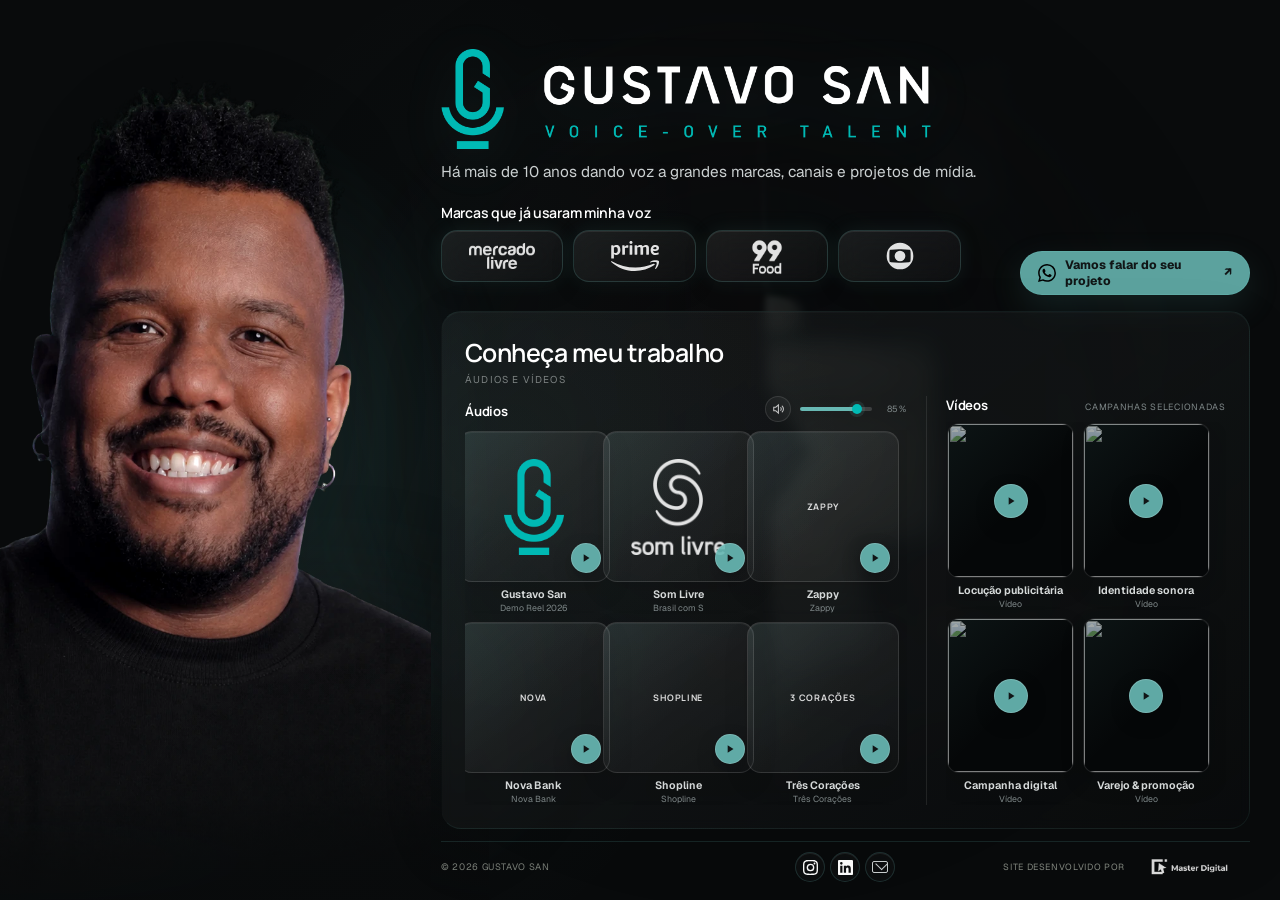
==== commit e47ca3b4: "Add files via upload" ====
--- a/index.html
+++ b/index.html
@@ -5,22 +5,22 @@
     <meta name="viewport" content="width=device-width, initial-scale=1" />
     <title>Gustavo San - Locutor Profissional</title>
     <meta name="description" content="Locução publicitária jovem, natural e versátil. Mais de 10 anos dando voz a grandes marcas e projetos de mídia." />
-    <link rel="canonical" href="https://gustavosan.com/" />
+    <link rel="canonical" href="https://portfoliogustavosan.vercel.app/" />
     <meta property="og:title" content="Gustavo San - Locutor Profissional" />
     <meta property="og:description" content="Há mais de 10 anos dando voz a grandes marcas, canais e projetos de mídia." />
     <meta property="og:type" content="website" />
     <meta property="og:locale" content="pt_BR" />
     <meta property="og:site_name" content="Gustavo San" />
-    <meta property="og:url" content="https://gustavosan.com/" />
+    <meta property="og:url" content="https://portfoliogustavosan.vercel.app/" />
     <!-- Crawlers de WhatsApp/Facebook/LinkedIn exigem URL absoluta na og:image. -->
-    <meta property="og:image" content="https://gustavosan.com/assets/og.jpg" />
+    <meta property="og:image" content="https://portfoliogustavosan.vercel.app/assets/og.jpg" />
     <meta property="og:image:width" content="1200" />
     <meta property="og:image:height" content="632" />
     <meta property="og:image:alt" content="Gustavo San - locutor profissional" />
     <meta name="twitter:card" content="summary_large_image" />
     <meta name="twitter:title" content="Gustavo San - Locutor Profissional" />
     <meta name="twitter:description" content="Há mais de 10 anos dando voz a grandes marcas, canais e projetos de mídia." />
-    <meta name="twitter:image" content="https://gustavosan.com/assets/og.jpg" />
+    <meta name="twitter:image" content="https://portfoliogustavosan.vercel.app/assets/og.jpg" />
     <link rel="icon" href="assets/brand-kit/icone-uso-cor.png" />
     <link rel="apple-touch-icon" href="assets/brand-kit/icone-uso-cor.png" />
     <link rel="preconnect" href="https://fonts.googleapis.com" />
@@ -28,6 +28,23 @@
     <link rel="preload" as="image" href="assets/gustavo-san-cutout.webp" fetchpriority="high" />
     <link href="https://fonts.googleapis.com/css2?family=Geist:wght@400;520;650;760&family=Manrope:wght@600;680;700&display=swap" rel="stylesheet" />
     <link rel="stylesheet" href="styles.css" />
+    <script type="application/ld+json">
+      {
+        "@context": "https://schema.org",
+        "@type": "Person",
+        "name": "Gustavo San",
+        "url": "https://portfoliogustavosan.vercel.app/",
+        "image": "https://portfoliogustavosan.vercel.app/assets/og.jpg",
+        "jobTitle": "Locutor",
+        "description": "Locução publicitária jovem, natural e versátil. Mais de 10 anos dando voz a grandes marcas e projetos de mídia.",
+        "email": "contato@gustavosan.com",
+        "knowsLanguage": "pt-BR",
+        "sameAs": [
+          "https://www.instagram.com/eugustavosan/",
+          "https://br.linkedin.com/in/gustavo-san-016079249"
+        ]
+      }
+    </script>
   </head>
   <body>
     <main class="site-shell">
@@ -40,7 +57,7 @@
 
         <div class="content-panel">
           <div class="ambient-video" aria-hidden="true">
-            <video autoplay loop muted playsinline preload="metadata" disablepictureinpicture disableremoteplayback tabindex="-1"><source src="assets/gustavo-ambient.mp4" type="video/mp4" /></video>
+            <video autoplay loop muted playsinline preload="auto" poster="assets/ambient-poster.jpg" disablepictureinpicture disableremoteplayback tabindex="-1"><source src="assets/gustavo-ambient.mp4" type="video/mp4" /></video>
           </div>
 
           <div class="hero-area">
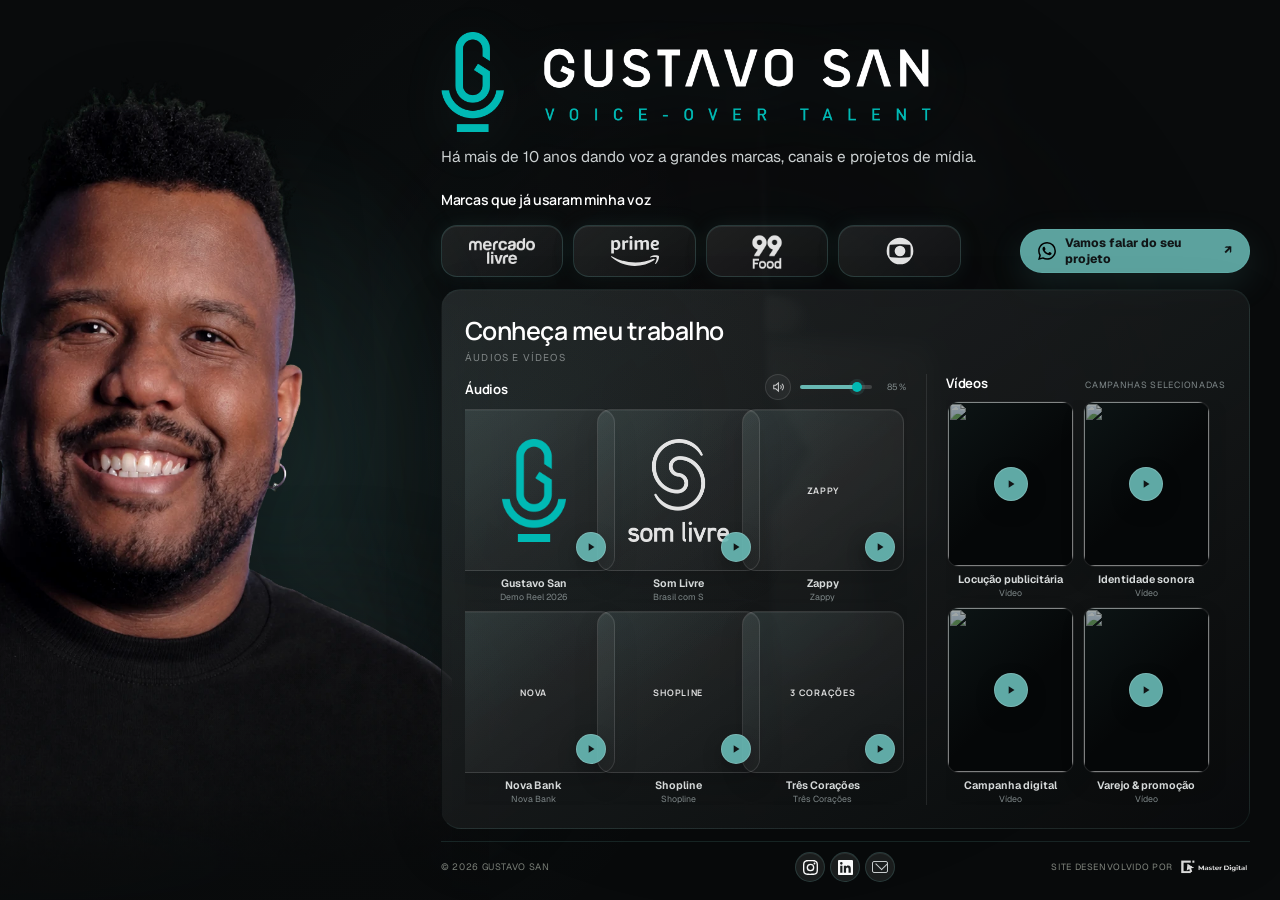
==== commit 4dd682f5: "Add files via upload" ====
--- a/index.html
+++ b/index.html
@@ -15,8 +15,8 @@
     <!-- Crawlers de WhatsApp/Facebook/LinkedIn exigem URL absoluta na og:image. -->
     <meta property="og:image" content="https://portfoliogustavosan.vercel.app/assets/og.jpg" />
     <meta property="og:image:width" content="1200" />
-    <meta property="og:image:height" content="632" />
-    <meta property="og:image:alt" content="Gustavo San - locutor profissional" />
+    <meta property="og:image:height" content="630" />
+    <meta property="og:image:alt" content="Gustavo San - Voice-over talent" />
     <meta name="twitter:card" content="summary_large_image" />
     <meta name="twitter:title" content="Gustavo San - Locutor Profissional" />
     <meta name="twitter:description" content="Há mais de 10 anos dando voz a grandes marcas, canais e projetos de mídia." />
--- a/styles.css
+++ b/styles.css
@@ -55,78 +55,8 @@
   overflow-x: clip;
 }
 
-.topbar {
-  position: sticky;
-  top: 0;
-  z-index: 60;
-  height: 68px;
-  padding: 0 clamp(20px, 3vw, 48px);
-  display: grid;
-  grid-template-columns: 1fr auto 1fr;
-  align-items: center;
-  border-bottom: 1px solid var(--line);
-  background: rgba(9, 11, 12, 0.94);
-  backdrop-filter: blur(18px);
-}
-
-.brand-lockup {
-  width: 38px;
-  height: 38px;
-  text-decoration: none;
-}
-
-.brand-lockup img {
-  width: 100%;
-  height: 100%;
-  display: block;
-  object-fit: contain;
-}
-
 .hero-copy h1 span {
   color: var(--accent);
-}
-
-.topbar-note {
-  display: flex;
-  align-items: center;
-  gap: 9px;
-  color: var(--paper-soft);
-  font-size: 0.72rem;
-  letter-spacing: 0.08em;
-  text-transform: uppercase;
-}
-
-.mobile-wordmark {
-  display: none;
-}
-
-.status-dot {
-  width: 6px;
-  height: 6px;
-  border-radius: 50%;
-  background: var(--accent);
-  box-shadow: 0 0 0 4px rgba(104, 184, 179, 0.1);
-}
-
-.header-link {
-  width: 38px;
-  height: 38px;
-  justify-self: end;
-  display: block;
-  text-decoration: none;
-  transition: opacity 180ms ease, transform 180ms ease;
-}
-
-.header-link img {
-  width: 100%;
-  height: 100%;
-  display: block;
-  object-fit: contain;
-}
-
-.header-link:hover {
-  opacity: 0.76;
-  transform: translateY(-1px);
 }
 
 .portfolio-grid {
@@ -173,19 +103,6 @@
     linear-gradient(to top, var(--ink) 0%, transparent 18%),
     linear-gradient(to right, transparent 76%, rgba(9, 11, 12, 0.52) 100%);
   pointer-events: none;
-}
-
-.portrait-caption {
-  position: absolute;
-  right: clamp(18px, 2vw, 32px);
-  bottom: 22px;
-  left: clamp(18px, 2vw, 32px);
-  display: flex;
-  justify-content: space-between;
-  color: rgba(255, 255, 255, 0.76);
-  font-size: 0.66rem;
-  letter-spacing: 0.08em;
-  text-transform: uppercase;
 }
 
 .content-panel {
@@ -258,15 +175,6 @@
   min-width: 0;
 }
 
-.section-kicker {
-  margin: 0;
-  color: var(--accent);
-  font-size: 0.67rem;
-  font-weight: 650;
-  letter-spacing: 0.15em;
-  text-transform: uppercase;
-}
-
 .hero-copy h1 {
   margin: 0 0 10px;
   color: var(--paper);
@@ -283,23 +191,6 @@
   color: var(--paper-soft);
   font-size: clamp(0.92rem, 1.2vw, 1.08rem);
   line-height: 1.55;
-}
-
-.service-line {
-  margin-top: 14px;
-  display: flex;
-  flex-wrap: wrap;
-  gap: 8px 18px;
-  color: #9fa29b;
-  font-size: 0.7rem;
-  letter-spacing: 0.05em;
-  text-transform: uppercase;
-}
-
-.service-line span:not(:last-child)::after {
-  content: "·";
-  margin-left: 18px;
-  color: #4f534d;
 }
 
 .hero-side {
@@ -498,235 +389,6 @@
   font-size: clamp(1.35rem, 1.95vw, 1.75rem);
 }
 
-.media-tabs {
-  display: inline-flex;
-  padding: 3px;
-  border: 1px solid var(--glass-line);
-  border-radius: 999px;
-  background: rgba(255, 255, 255, 0.035);
-  backdrop-filter: blur(12px);
-}
-
-.media-tabs button {
-  height: 30px;
-  padding: 0 11px;
-  display: inline-flex;
-  align-items: center;
-  gap: 6px;
-  border: 0;
-  border-radius: 999px;
-  background: transparent;
-  color: #858981;
-  font-size: 0.68rem;
-  cursor: pointer;
-  transition: color 180ms ease, background 180ms ease;
-}
-
-.media-tabs button.active {
-  background: var(--accent);
-  color: var(--ink);
-}
-
-.work-layout {
-  min-height: 0;
-  height: calc(100% - 58px);
-  display: grid;
-  grid-template-columns: minmax(390px, 1.14fr) minmax(285px, 0.86fr);
-  gap: 16px;
-}
-
-.work-list {
-  min-width: 0;
-  width: 100%;
-  height: 100%;
-  padding-right: 7px;
-  display: grid;
-  grid-template-columns: repeat(2, minmax(0, 1fr));
-  grid-auto-rows: calc((100% - 10px) / 3);
-  gap: 5px;
-  align-content: stretch;
-  overflow-x: hidden;
-  overflow-y: auto;
-  overscroll-behavior-x: none;
-  overscroll-behavior: contain;
-  touch-action: pan-y;
-  scrollbar-width: thin;
-  scrollbar-color: rgba(104, 184, 179, 0.62) transparent;
-}
-
-.work-list::-webkit-scrollbar {
-  width: 4px;
-}
-
-.work-list::-webkit-scrollbar-thumb {
-  border-radius: 999px;
-  background: rgba(104, 184, 179, 0.62);
-}
-
-.work-option {
-  width: 100%;
-  min-width: 0;
-  min-height: 0;
-  padding: 12px;
-  display: grid;
-  grid-template-columns: 32px 1fr;
-  align-items: center;
-  gap: 7px;
-  border: 1px solid rgba(255, 255, 255, 0.075);
-  border-radius: 13px;
-  background: rgba(255, 255, 255, 0.022);
-  color: #a1a49d;
-  text-align: left;
-  cursor: pointer;
-  transition: border-color 180ms ease, background 180ms ease, color 180ms ease, transform 180ms ease;
-}
-
-.work-option > span:last-child {
-  min-width: 0;
-  display: flex;
-  height: 100%;
-  flex-direction: column;
-  justify-content: center;
-}
-
-.work-number {
-  width: 28px;
-  height: 28px;
-  display: grid;
-  place-items: center;
-  border: 1px solid rgba(255, 255, 255, 0.1);
-  border-radius: 50%;
-  background: rgba(255, 255, 255, 0.035);
-  font-size: 0.58rem;
-  letter-spacing: 0.08em;
-  transition: color 180ms ease, background 180ms ease, border-color 180ms ease, box-shadow 180ms ease;
-}
-
-.work-option strong,
-.work-option small {
-  display: block;
-}
-
-.work-option strong {
-  overflow: hidden;
-  font-size: 0.86rem;
-  font-weight: 680;
-  letter-spacing: -0.015em;
-  text-overflow: ellipsis;
-  white-space: nowrap;
-}
-
-.work-option small {
-  margin-top: 3px;
-  overflow: hidden;
-  color: #7d8179;
-  font-size: 0.65rem;
-  font-weight: 520;
-  line-height: 1.15;
-  text-overflow: ellipsis;
-  white-space: nowrap;
-}
-
-.work-option small b {
-  margin-right: 6px;
-  color: var(--accent-bright);
-  font-size: 0.56rem;
-  font-weight: 760;
-  letter-spacing: 0.1em;
-  text-transform: uppercase;
-}
-
-.work-option.active {
-  border-color: rgba(104, 184, 179, 0.42);
-  background: linear-gradient(135deg, rgba(104, 184, 179, 0.13), rgba(104, 184, 179, 0.045));
-  color: var(--paper);
-  box-shadow: inset 0 1px 0 rgba(255, 255, 255, 0.055), 0 8px 24px rgba(0, 0, 0, 0.1);
-}
-
-.work-option.active .work-number {
-  border-color: var(--accent);
-  background: var(--accent);
-  color: #111516;
-  box-shadow: 0 0 0 4px rgba(104, 184, 179, 0.1);
-}
-
-.work-option:hover:not(.active) {
-  background: rgba(255, 255, 255, 0.025);
-  transform: translateY(-1px);
-}
-
-.audio-player {
-  min-height: 100%;
-  padding: 22px;
-  display: grid;
-  grid-template-rows: auto minmax(76px, 1fr) auto;
-  gap: 14px;
-  border-radius: 16px;
-  border: 1px solid rgba(255, 255, 255, 0.4);
-  background: linear-gradient(135deg, #d9e3e0 0%, #b6c8c3 100%);
-  color: #10201e;
-  box-shadow: inset 0 1px 0 rgba(255, 255, 255, 0.52), 0 16px 38px rgba(0, 0, 0, 0.16);
-}
-
-.play-button {
-  width: 56px;
-  height: 56px;
-  display: grid;
-  place-items: center;
-  border: 0;
-  border-radius: 50%;
-  background: var(--ink);
-  color: white;
-  box-shadow: 0 0 0 5px rgba(104, 184, 179, 0.14);
-  cursor: pointer;
-  transition: transform 180ms ease;
-}
-
-.play-button:hover {
-  transform: scale(1.04);
-}
-
-.player-topline {
-  min-width: 0;
-  display: flex;
-  align-items: center;
-  justify-content: space-between;
-  gap: 12px;
-}
-
-.player-overline {
-  margin: 0;
-  color: var(--accent);
-  font-size: 0.78rem;
-  font-weight: 760;
-  letter-spacing: 0.1em;
-  text-transform: uppercase;
-}
-
-.player-title {
-  margin: 0;
-  font-family: "Manrope", sans-serif;
-  font-size: 1.12rem;
-  font-weight: 700;
-}
-
-.player-feature {
-  min-width: 0;
-  display: grid;
-  grid-template-columns: 56px minmax(0, 1fr);
-  align-items: center;
-  gap: 16px;
-}
-
-.player-copy {
-  min-width: 0;
-}
-
-.volume-control {
-  position: relative;
-  flex: 0 0 auto;
-}
-
 .volume-button {
   width: 30px;
   height: 30px;
@@ -747,19 +409,6 @@
   transform: translateY(-1px);
 }
 
-.volume-popover {
-  position: absolute;
-  right: -11px;
-  bottom: calc(100% + 10px);
-  width: 52px;
-  height: 154px;
-  border: 1px solid rgba(16, 32, 30, 0.15);
-  border-radius: 26px;
-  background: rgba(226, 234, 232, 0.94);
-  box-shadow: 0 12px 25px rgba(0, 0, 0, 0.16);
-  animation: volume-in 160ms ease-out;
-}
-
 .volume-value {
   position: absolute;
   top: 10px;
@@ -769,92 +418,6 @@
   font-size: 0.61rem;
   font-weight: 760;
   letter-spacing: 0.04em;
-}
-
-.volume-slider {
-  position: absolute;
-  top: 80px;
-  left: 50%;
-  width: 112px;
-  height: 6px;
-  appearance: none;
-  transform: translateX(-50%) rotate(-90deg);
-  border-radius: 999px;
-  background: linear-gradient(to right, var(--accent) var(--volume-progress), #97a39f var(--volume-progress));
-  cursor: pointer;
-}
-
-.volume-slider::-webkit-slider-thumb {
-  width: 13px;
-  height: 13px;
-  border: 0;
-  border-radius: 50%;
-  appearance: none;
-  background: var(--accent);
-  box-shadow: 0 0 0 3px rgba(104, 184, 179, 0.18);
-}
-
-@keyframes volume-in {
-  from { opacity: 0; transform: translateY(4px); }
-  to { opacity: 1; transform: translateY(0); }
-}
-
-.player-subtitle {
-  margin: 6px 0 0;
-  color: #45645e;
-  font-size: 0.86rem;
-  font-weight: 620;
-  letter-spacing: 0.01em;
-}
-
-.player-progress {
-  min-width: 0;
-}
-
-.player-progress input[type="range"] {
-  width: 100%;
-  height: 4px;
-  display: block;
-  border-radius: 999px;
-  appearance: none;
-  background: linear-gradient(to right, var(--accent) var(--audio-progress), #8ea29c var(--audio-progress));
-  cursor: pointer;
-}
-
-.player-progress input[type="range"]::-webkit-slider-thumb {
-  width: 11px;
-  height: 11px;
-  border: 0;
-  border-radius: 50%;
-  appearance: none;
-  background: var(--accent);
-  box-shadow: 0 0 0 3px rgba(104, 184, 179, 0.15);
-}
-
-.player-time {
-  margin-top: 9px;
-  display: flex;
-  justify-content: space-between;
-  color: #666961;
-  font-size: 0.65rem;
-  letter-spacing: 0.04em;
-}
-
-.video-frame {
-  position: relative;
-  min-height: 100%;
-  overflow: hidden;
-  border: 1px solid var(--line);
-  border-radius: 16px;
-  background: #050708;
-}
-
-.video-frame iframe {
-  position: absolute;
-  inset: 0;
-  width: 100%;
-  height: 100%;
-  border: 0;
 }
 
 .micro-footer {
@@ -919,8 +482,7 @@
 
   .intro {
     max-width: 600px;
-  }
-}
+  }}
 
 @media (max-height: 760px) and (min-width: 901px) {
   .portfolio-grid {
@@ -942,10 +504,6 @@
     font-size: clamp(2.9rem, 5vw, 4.5rem);
   }
 
-  .service-line {
-    margin-top: 10px;
-  }
-
   .hero-side {
     gap: 9px;
   }
@@ -956,18 +514,7 @@
 
   .work-section {
     padding: 14px;
-  }
-
-  .work-list {
-    height: 100%;
-    grid-auto-rows: calc((100% - 10px) / 3);
-  }
-
-  .audio-player,
-  .video-frame {
-    min-height: 100%;
-  }
-}
+  }}
 
 @media (max-width: 900px) {
   body {
@@ -1000,13 +547,6 @@
     height: 102%;
     object-fit: contain;
     object-position: center bottom;
-  }
-
-  .portrait-caption {
-    right: 16px;
-    bottom: 15px;
-    left: 16px;
-    font-size: 0.55rem;
   }
 
   .content-panel {
@@ -1049,14 +589,6 @@
     font-size: 0.96rem;
   }
 
-  .service-line {
-    gap: 8px 10px;
-  }
-
-  .service-line span:not(:last-child)::after {
-    margin-left: 10px;
-  }
-
   .hero-side {
     margin-top: 28px;
     gap: 12px;
@@ -1094,72 +626,6 @@
 
   .work-header h2 {
     font-size: 1.25rem;
-  }
-
-  .work-layout {
-    height: auto;
-    margin-top: 16px;
-    grid-template-columns: 1fr;
-    gap: 14px;
-  }
-
-  .work-list {
-    display: grid;
-    grid-template-columns: repeat(2, minmax(0, 1fr));
-    height: 270px;
-    padding-right: 0;
-    grid-auto-rows: calc((100% - 12px) / 3);
-    gap: 8px;
-    -webkit-overflow-scrolling: touch;
-  }
-
-  .work-option {
-    padding: 10px 8px;
-    grid-template-columns: 30px minmax(0, 1fr);
-    gap: 7px;
-    min-height: 0;
-  }
-
-  .work-option strong {
-    font-size: 0.75rem;
-  }
-
-  .work-option small {
-    font-size: 0.59rem;
-  }
-
-  .audio-player {
-    min-height: 188px;
-    padding: 17px;
-    grid-template-rows: auto minmax(66px, 1fr) auto;
-    gap: 12px;
-  }
-
-  .player-overline {
-    font-size: 0.67rem;
-  }
-
-  .player-title {
-    font-size: 1rem;
-  }
-
-  .player-feature {
-    grid-template-columns: 50px minmax(0, 1fr);
-    gap: 13px;
-  }
-
-  .play-button {
-    width: 50px;
-    height: 50px;
-  }
-
-  .player-subtitle {
-    margin-top: 4px;
-    font-size: 0.79rem;
-  }
-
-  .video-frame {
-    min-height: 220px;
   }
 
   .micro-footer {
@@ -1220,8 +686,7 @@
 
   .brand-row {
     will-change: opacity, transform;
-  }
-}
+  }}
 
 .mail-icon {
   position: relative;
@@ -1249,10 +714,6 @@
     min-height: 350px;
   }
 
-  .portrait-caption span:last-child {
-    display: none;
-  }
-
   .content-panel {
     padding-right: 14px;
     padding-left: 14px;
@@ -1264,12 +725,7 @@
 
   .brand-pill {
     height: 52px;
-  }
-
-  .audio-player {
-    padding: 12px;
-  }
-}
+  }}
 
 /* Ajustes finos de proporção, profundidade e controles de mídia */
 @media (min-width: 901px) {
@@ -1291,8 +747,7 @@
   .content-panel {
     padding-right: 26px;
     padding-left: 26px;
-  }
-}
+  }}
 
 .portrait-halo {
   inset: 7% -2% 2% -5%;
@@ -1604,32 +1059,13 @@
   .audio-card.is-playing .catalog-play {
     top: 6px;
     right: 6px;
-  }
-}
+  }}
 
 /* Authoritative responsive pass — kept last so every breakpoint resolves consistently. */
 .hero-copy h1 {
   display: flex;
   align-items: center;
   gap: clamp(10px, 1vw, 16px);
-}
-
-.hero-title-mark {
-  width: clamp(42px, 4.15vw, 64px);
-  height: 0.88em;
-  flex: 0 0 auto;
-  object-fit: contain;
-  filter: drop-shadow(0 0 18px rgba(104, 184, 179, 0.16));
-}
-
-.hero-copy h1 .hero-title-text {
-  min-width: 0;
-  color: var(--paper);
-  white-space: nowrap;
-}
-
-.hero-copy h1 .hero-title-text > span {
-  color: var(--accent);
 }
 
 @media (min-width: 901px) {
@@ -1648,8 +1084,7 @@
     background:
       linear-gradient(to top, rgba(9, 11, 12, 0.9) 0%, rgba(9, 11, 12, 0.24) 15%, transparent 32%),
       radial-gradient(ellipse 70% 34% at 72% 100%, rgba(9, 11, 12, 0.82), rgba(9, 11, 12, 0.3) 48%, transparent 80%);
-  }
-}
+  }}
 
 @media (min-width: 1181px) {
   .hero-side {
@@ -1660,8 +1095,7 @@
 
   .hero-side .primary-cta {
     justify-self: start;
-  }
-}
+  }}
 
 @media (min-width: 901px) and (max-width: 1180px) {
   .hero-area {
@@ -1671,10 +1105,6 @@
 
   .hero-copy h1 {
     font-size: clamp(2.8rem, 5vw, 3.7rem);
-  }
-
-  .hero-title-mark {
-    width: clamp(40px, 4.3vw, 50px);
   }
 
   .hero-side {
@@ -1688,8 +1118,7 @@
     padding-inline: 13px;
     justify-self: start;
     font-size: 0.7rem;
-  }
-}
+  }}
 
 @media (min-width: 901px) and (max-width: 1024px) {
   .portfolio-grid {
@@ -1708,18 +1137,12 @@
   .media-catalog {
     grid-template-columns: minmax(0, 1.28fr) minmax(255px, 0.88fr);
     gap: 13px;
-  }
-}
+  }}
 
 @media (min-width: 901px) and (max-height: 700px) {
   .hero-side {
     padding-top: 46px;
-  }
-
-  .hero-title-mark {
-    width: 42px;
-  }
-}
+  }}
 
 @media (max-width: 900px) {
   .hero-copy h1 {
@@ -1728,11 +1151,6 @@
     letter-spacing: -0.065em;
   }
 
-  .hero-title-mark {
-    width: clamp(34px, 9.5vw, 44px);
-    height: 0.86em;
-  }
-
   .portrait-shade {
     right: 0;
     background:
@@ -1742,8 +1160,7 @@
 
   .mobile-dock {
     padding-bottom: max(6px, env(safe-area-inset-bottom));
-  }
-}
+  }}
 
 @media (min-width: 701px) and (max-width: 900px) {
   .portrait-panel {
@@ -1761,8 +1178,7 @@
 
   .work-section {
     padding: 22px;
-  }
-}
+  }}
 
 @media (max-width: 700px) {
   .portrait-panel {
@@ -1780,8 +1196,7 @@
 
   .media-catalog {
     gap: 22px;
-  }
-}
+  }}
 
 @media (max-width: 520px) {
   .portrait-panel {
@@ -1822,8 +1237,7 @@
 
   .video-library {
     height: 336px;
-  }
-}
+  }}
 
 @media (max-width: 420px) {
   body {
@@ -1860,8 +1274,7 @@
 
   .catalog-copy span {
     font-size: 0.48rem;
-  }
-}
+  }}
 
 @media (max-width: 359px) {
   .brand-row {
@@ -1872,18 +1285,13 @@
     font-size: clamp(2.35rem, 12.5vw, 2.7rem);
   }
 
-  .hero-title-mark {
-    width: 31px;
-  }
-
   .library-heading span {
     display: none;
   }
 
   .audio-volume input {
     width: 46px;
-  }
-}
+  }}
 
 @media (prefers-reduced-motion: reduce) {
   html {
@@ -1896,8 +1304,7 @@
     animation-duration: 0.01ms !important;
     animation-iteration-count: 1 !important;
     transition-duration: 0.01ms !important;
-  }
-}
+  }}
 
 /* Catálogo de mídia: camadas do hero e bibliotecas independentes */
 .portfolio-grid {
@@ -1930,8 +1337,7 @@
   filter: saturate(0.92) contrast(1.03) drop-shadow(22px 18px 36px rgba(0, 0, 0, 0.38));
 }
 
-.portrait-shade,
-.portrait-caption {
+.portrait-shade {
   z-index: 3;
 }
 
@@ -2283,8 +1689,7 @@
 
   .work-header {
     margin-bottom: 7px;
-  }
-}
+  }}
 
 @media (max-width: 900px) {
   .portfolio-grid {
@@ -2395,8 +1800,7 @@
     right: auto;
     bottom: auto;
     left: 50%;
-  }
-}
+  }}
 
 @media (max-width: 370px) {
   .media-library {
@@ -2410,8 +1814,7 @@
   .audio-wordmark {
     font-size: 0.49rem;
     letter-spacing: 0.04em;
-  }
-}
+  }}
 
 /* Finishing layer — keeps the final visual decisions together. */
 .work-section {
@@ -2492,8 +1895,7 @@
 
   .hero-side .primary-cta {
     justify-self: center;
-  }
-}
+  }}
 
 @media (max-width: 900px) {
   .portrait-halo {
@@ -2519,8 +1921,7 @@
     background:
       radial-gradient(ellipse 75% 42% at 12% 8%, rgba(104, 184, 179, 0.05), transparent 70%),
       linear-gradient(155deg, rgba(45, 48, 49, 0.33), rgba(23, 26, 27, 0.53));
-  }
-}
+  }}
 
 /* Final alignment overrides. */
 @media (min-width: 901px) {
@@ -2551,8 +1952,7 @@
 
   .hero-side .primary-cta {
     justify-self: start;
-  }
-}
+  }}
 
 @media (min-width: 901px) and (max-width: 1180px) {
   .hero-side {
@@ -2563,14 +1963,12 @@
 
   .hero-side .primary-cta {
     justify-self: start;
-  }
-}
+  }}
 
 @media (min-width: 901px) and (max-height: 700px) {
   .hero-side {
     padding-top: 46px;
-  }
-}
+  }}
 
 @media (max-width: 900px) {
   .portrait-shade {
@@ -2578,8 +1976,7 @@
     background:
       linear-gradient(to top, rgba(9, 11, 12, 0.92) 0%, rgba(9, 11, 12, 0.24) 18%, transparent 39%),
       radial-gradient(ellipse 82% 30% at 72% 100%, rgba(9, 11, 12, 0.54), transparent 76%);
-  }
-}
+  }}
 
 /* Original Gustavo San signature in place of the typographic headline. */
 .hero-copy h1.hero-logo-heading {
@@ -2603,8 +2000,7 @@
 @media (min-width: 901px) and (max-height: 700px) {
   .hero-original-logo {
     width: clamp(340px, 35vw, 430px);
-  }
-}
+  }}
 
 @media (max-width: 900px) {
   .hero-copy h1.hero-logo-heading {
@@ -2613,19 +2009,12 @@
 
   .hero-original-logo {
     width: min(100%, 360px);
-  }
-}
+  }}
 
 @media (max-width: 359px) {
   .hero-original-logo {
     width: 100%;
-  }
-}
-
-/* Final hero alignment: CTA follows the baseline of the brand carousel. */
-.portrait-caption {
-  display: none;
-}
+  }}/* Final hero alignment: CTA follows the baseline of the brand carousel. */
 
 @media (min-width: 901px) {
   .hero-side {
@@ -2637,5 +2026,324 @@
 
   .hero-side .primary-cta {
     justify-self: end;
-  }
-}
+  }}
+
+/* ==========================================================================
+   Rodada de performance + ajustes de proporção.
+   Mantida como camada final para não reescrever as decisões anteriores.
+   ========================================================================== */
+
+/* --- 1. Fim dos backdrop-filter -------------------------------------------
+   O vídeo do banner fica atrás destes elementos. Cada quadro do vídeo obrigava
+   o navegador a refazer o desfoque do fundo, e cada quadro de scroll também.
+   Era o gargalo real. Substituído por fundos mais opacos, que reproduzem a
+   mesma leitura visual com custo zero por quadro. */
+.work-section {
+  background:
+    radial-gradient(ellipse 62% 80% at 8% 24%, rgba(104, 184, 179, 0.05), transparent 68%),
+    linear-gradient(145deg, rgba(45, 48, 49, 0.63), rgba(23, 26, 27, 0.79) 54%, rgba(9, 11, 12, 0.75));
+  backdrop-filter: none;
+  -webkit-backdrop-filter: none;
+}
+
+.brand-pill {
+  background: linear-gradient(145deg, rgba(255, 255, 255, 0.085), rgba(255, 255, 255, 0.035));
+  backdrop-filter: none;
+  -webkit-backdrop-filter: none;
+}
+
+.social-links a,
+.audio-card-progress,
+.mobile-dock {
+  backdrop-filter: none;
+  -webkit-backdrop-filter: none;
+}
+
+.social-links a {
+  background: rgba(45, 48, 49, 0.55);
+}
+
+.audio-card-progress {
+  background: rgba(9, 11, 12, 0.9);
+}
+
+/* --- 2. Foto: encostar no balão e recuperar o lado direito -----------------
+   A caixa da foto era mais estreita que o necessário, então o object-fit
+   cortava 93px de cada lado. Alargando a caixa e deslocando o enquadramento
+   para a direita, a perda do lado direito cai bastante e a sobra passa a ser
+   do lado esquerdo, que sangra para fora da tela de propósito. */
+/* Só no desktop. No mobile a foto usa object-fit: contain e aparece inteira —
+   aplicar este reenquadramento lá cortava o lado esquerdo. */
+@media (min-width: 901px) {
+  .portrait-image {
+    right: -10%;
+    width: 120%;
+    object-position: 76% bottom;
+  }
+}
+
+/* --- 3. Ritmo vertical do hero --------------------------------------------
+   Antes: 12 / 18 / 8 / 27 px entre os blocos. O vão embaixo dos balões de
+   marca era 3x maior que o de cima. Agora a progressão é regular. */
+.hero-copy h1.hero-logo-heading {
+  margin: 0 0 14px;
+}
+
+.hero-copy .brands-section {
+  margin-top: 20px;
+}
+
+.section-heading {
+  margin-bottom: 16px;
+}
+
+/* --- 5. Crédito do estúdio ------------------------------------------------
+   O wordmark renderizava a 22,8px de altura ao lado de um texto de ~9px.
+   Reduzido para ficar proporcional à linha de crédito. */
+.studio-credit img {
+  width: 72px;
+  height: 21px;
+}
+
+@media (max-width: 900px) {
+  .studio-credit img {
+    width: 62px;
+    height: 18px;
+  }}
+
+/* --- 6. Modal dos vídeos de trabalho --------------------------------------
+   Antes o player substituía a miniatura dentro do card: espaço apertado,
+   controles espremidos e o YouTube exigindo um segundo clique. Agora abre em
+   uma janela dedicada, com espaço para os controles nativos do player. */
+.video-modal {
+  position: fixed;
+  z-index: 200;
+  inset: 0;
+  display: grid;
+  place-items: center;
+  padding: clamp(16px, 4vw, 48px);
+}
+
+.video-modal[hidden] {
+  display: none;
+}
+
+.video-modal-backdrop {
+  position: absolute;
+  inset: 0;
+  background: rgba(4, 6, 7, 0.86);
+  animation: video-modal-fade 180ms ease-out;
+}
+
+.video-modal-dialog {
+  position: relative;
+  z-index: 1;
+  width: min(100%, 1040px);
+  display: grid;
+  gap: 12px;
+  animation: video-modal-in 200ms cubic-bezier(0.2, 0.75, 0.25, 1);
+}
+
+@keyframes video-modal-fade {
+  from { opacity: 0; }
+  to { opacity: 1; }
+}
+
+@keyframes video-modal-in {
+  from { opacity: 0; transform: translateY(10px) scale(0.985); }
+  to { opacity: 1; transform: none; }
+}
+
+.video-modal-frame {
+  position: relative;
+  width: 100%;
+  aspect-ratio: 16 / 9;
+  overflow: hidden;
+  border: 1px solid rgba(104, 184, 179, 0.28);
+  border-radius: 16px;
+  background: #050708;
+  box-shadow: 0 30px 80px rgba(0, 0, 0, 0.5);
+}
+
+.video-modal-frame iframe,
+.video-modal-frame video {
+  position: absolute;
+  inset: 0;
+  width: 100%;
+  height: 100%;
+  display: block;
+  border: 0;
+  background: #050708;
+}
+
+.video-modal-bar {
+  display: flex;
+  align-items: center;
+  justify-content: space-between;
+  gap: 16px;
+}
+
+.video-modal-title {
+  margin: 0;
+  min-width: 0;
+  overflow: hidden;
+  color: var(--paper);
+  font-family: "Manrope", sans-serif;
+  font-size: 0.95rem;
+  font-weight: 680;
+  letter-spacing: -0.015em;
+  text-overflow: ellipsis;
+  white-space: nowrap;
+}
+
+.video-modal-close {
+  min-height: 44px;
+  flex: 0 0 auto;
+  padding: 0 16px;
+  display: inline-flex;
+  align-items: center;
+  gap: 8px;
+  border: 1px solid rgba(104, 184, 179, 0.42);
+  border-radius: 999px;
+  background: rgba(104, 184, 179, 0.14);
+  color: var(--paper);
+  font-size: 0.76rem;
+  font-weight: 700;
+  cursor: pointer;
+  transition: background 180ms ease, border-color 180ms ease, transform 180ms ease;
+}
+
+.video-modal-close:hover {
+  border-color: var(--accent);
+  background: rgba(104, 184, 179, 0.26);
+  transform: translateY(-1px);
+}
+
+.video-modal-hint {
+  margin: 0;
+  color: rgba(203, 208, 209, 0.5);
+  font-size: 0.6rem;
+  letter-spacing: 0.08em;
+  text-transform: uppercase;
+}
+
+/* Card inteiro clicável: alvo de toque muito maior que só o botãozinho. */
+.video-card {
+  cursor: pointer;
+}
+
+.video-card .video-thumb {
+  transition: transform 240ms cubic-bezier(0.2, 0.75, 0.25, 1), border-color 240ms ease, box-shadow 240ms ease;
+}
+
+.video-card:focus-visible {
+  outline: 2px solid var(--accent);
+  outline-offset: 3px;
+}
+
+/* No mobile a janela ocupa a largura toda e os controles ganham área de toque. */
+@media (max-width: 900px) {
+  .video-modal {
+    padding: 12px;
+    align-content: center;
+  }
+
+  .video-modal-dialog {
+    width: 100%;
+    gap: 10px;
+  }
+
+  .video-modal-frame {
+    border-radius: 14px;
+  }
+
+  .video-modal-bar {
+    gap: 10px;
+  }
+
+  .video-modal-title {
+    font-size: 0.82rem;
+  }
+
+  .video-modal-close {
+    min-height: 46px;
+    padding: 0 18px;
+  }
+
+  .video-modal-hint {
+    display: none;
+  }
+}
+
+/* Enquanto o modal está aberto o fundo não rola. */
+body.video-modal-open {
+  overflow: hidden;
+}
+
+/* --- 4. Botão de WhatsApp na altura dos balões de marca -------------------
+   O bloco de texto do hero é centralizado verticalmente, então a sobra embaixo
+   dele define onde a linha de balões termina. Este recuo põe o centro do botão
+   na mesma altura do centro dos balões. */
+@media (min-width: 901px) {
+  .hero-side {
+    padding: 0 0 12px;
+  }
+}
+
+/* Telas baixas (notebooks 720/768px): o hero precisa caber na linha do grid.
+   Sem isto o ritmo novo empurra os balões de marca por cima do balão de
+   trabalhos. A logo e os respiros encolhem proporcionalmente. */
+@media (min-width: 901px) and (max-height: 820px) {
+  .hero-original-logo {
+    width: clamp(300px, 31vw, 400px);
+  }
+
+  .hero-copy h1.hero-logo-heading {
+    margin-bottom: 10px;
+  }
+
+  .hero-copy .brands-section {
+    margin-top: 12px;
+  }
+
+  .section-heading {
+    margin-bottom: 10px;
+  }
+
+  .hero-side {
+    padding: 0 0 4px;
+  }
+}
+
+/* Alinhamento robusto do CTA.
+   A linha do hero era dimensionada por fração (0.68fr), então sobrava uma
+   folga que variava com a altura da janela — e nenhum recuo fixo no botão
+   conseguia acompanhar. Com a linha em "auto" ela passa a ter exatamente a
+   altura do conteúdo: a base dos balões vira a base da linha, o botão ancora
+   nela e o alinhamento vale em qualquer resolução. O espaço que sobra vai
+   para a área de trabalhos, que ganha altura útil. */
+@media (min-width: 901px) {
+  .content-panel {
+    grid-template-rows: auto minmax(320px, 1fr) auto;
+  }
+
+  .hero-side {
+    align-content: end;
+    padding: 0 0 4px;
+  }
+}
+
+@media (min-width: 901px) and (max-height: 820px) {
+  .hero-side {
+    padding: 0;
+  }}
+/* Foto no mobile: a imagem de origem já vem cortada nos ombros, nas duas
+   laterais. Com o painel mais largo que a proporção da foto sobrava fundo dos
+   lados e esse corte aparecia dentro do quadro. Igualando a altura do painel à
+   proporção da foto (1:0,8), ela passa a ocupar a largura toda e as bordas
+   cortadas caem fora da tela — lendo como sangria, não como recorte. */
+@media (max-width: 700px) {
+  .portrait-panel {
+    height: clamp(410px, 128vw, 550px);
+  }
+}
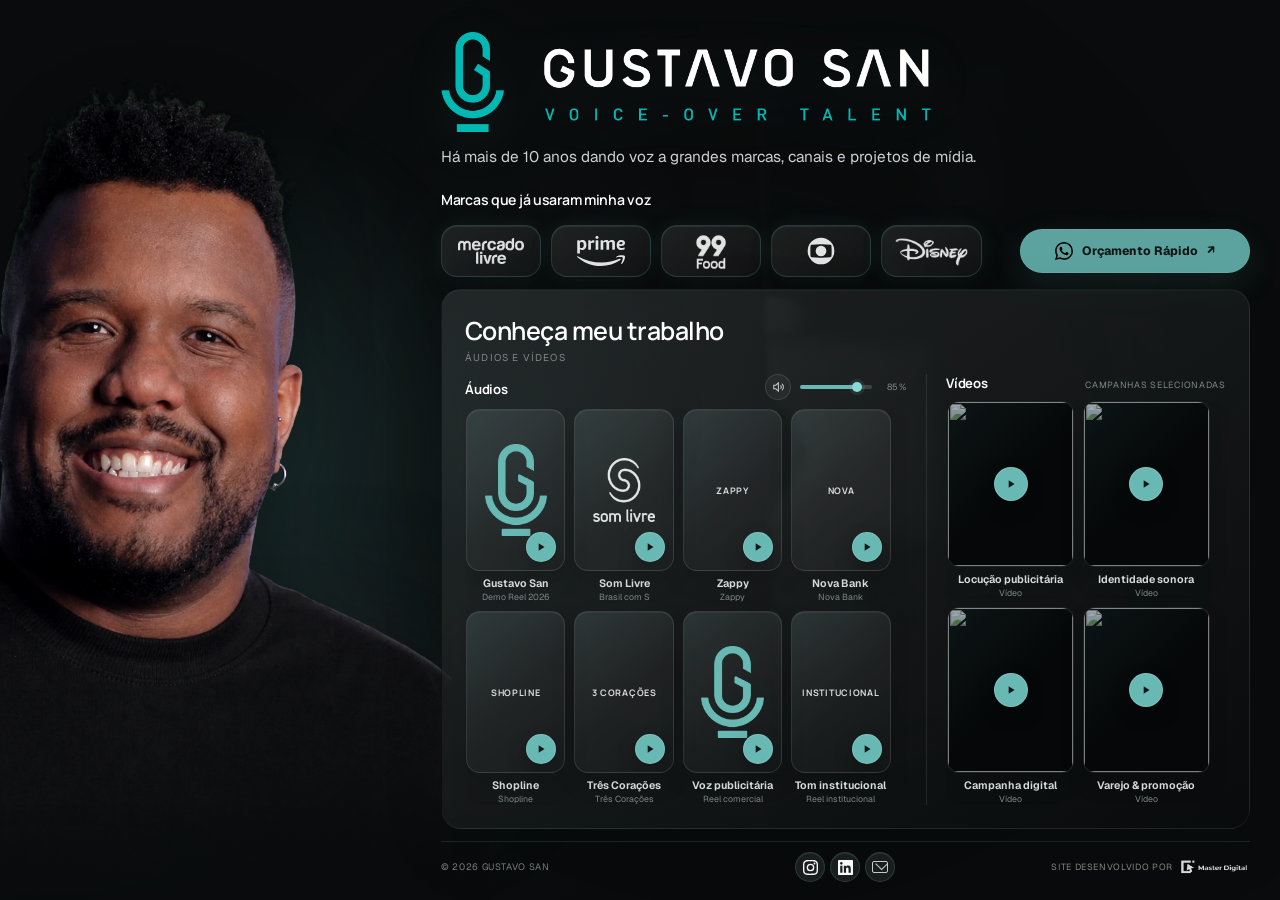
==== commit d61f1ff5: "Add files via upload" ====
--- a/index.html
+++ b/index.html
@@ -21,8 +21,12 @@
     <meta name="twitter:title" content="Gustavo San - Locutor Profissional" />
     <meta name="twitter:description" content="Há mais de 10 anos dando voz a grandes marcas, canais e projetos de mídia." />
     <meta name="twitter:image" content="https://portfoliogustavosan.vercel.app/assets/og.jpg" />
-    <link rel="icon" href="assets/brand-kit/icone-uso-cor.png" />
-    <link rel="apple-touch-icon" href="assets/brand-kit/icone-uso-cor.png" />
+    <!-- O favicon anterior era 178x284: o navegador espremia num quadrado.
+         Estes são quadrados de verdade, gerados do ícone da logo principal. -->
+    <link rel="icon" type="image/png" sizes="32x32" href="assets/brand-icon-32.png" />
+    <link rel="icon" type="image/png" sizes="48x48" href="assets/brand-icon-48.png" />
+    <link rel="icon" type="image/png" sizes="512x512" href="assets/brand-icon-512.png" />
+    <link rel="apple-touch-icon" sizes="180x180" href="assets/apple-touch-icon.png" />
     <link rel="preconnect" href="https://fonts.googleapis.com" />
     <link rel="preconnect" href="https://fonts.gstatic.com" crossorigin />
     <link rel="preload" as="image" href="assets/gustavo-san-cutout.webp" fetchpriority="high" />
@@ -73,7 +77,7 @@
             <aside class="hero-side">
               <a class="primary-cta" href="https://wa.me/5511963672648?text=Ol%C3%A1%2C%20Gustavo!%20Quero%20conversar%20sobre%20um%20projeto%20de%20locu%C3%A7%C3%A3o." target="_blank" rel="noreferrer">
                 <img class="network-logo" src="assets/social/whatsapp.svg" alt="" />
-                Vamos falar do seu projeto <span aria-hidden="true">↗</span>
+                Orçamento Rápido <span aria-hidden="true">↗</span>
               </a>
             </aside>
           </div>
@@ -116,7 +120,7 @@
       </section>
 
       <nav class="mobile-dock" aria-label="Contato rápido">
-        <a href="https://wa.me/5511963672648?text=Ol%C3%A1%2C%20Gustavo!%20Quero%20conversar%20sobre%20um%20projeto%20de%20locu%C3%A7%C3%A3o." target="_blank" rel="noreferrer"><img class="network-logo" src="assets/social/whatsapp.svg" alt="" /> WhatsApp</a>
+        <a href="https://wa.me/5511963672648?text=Ol%C3%A1%2C%20Gustavo!%20Quero%20conversar%20sobre%20um%20projeto%20de%20locu%C3%A7%C3%A3o." target="_blank" rel="noreferrer"><img class="network-logo" src="assets/social/whatsapp.svg" alt="" /> Orçamento Rápido</a>
         <a href="https://www.instagram.com/eugustavosan/" target="_blank" rel="noreferrer" aria-label="Instagram"><img class="network-logo" src="assets/social/instagram.svg" alt="" /></a>
         <a href="https://br.linkedin.com/in/gustavo-san-016079249" target="_blank" rel="noreferrer" aria-label="LinkedIn"><img class="network-logo" src="assets/social/linkedin.svg" alt="" /></a>
         <a href="mailto:contato@gustavosan.com?subject=Projeto%20de%20locu%C3%A7%C3%A3o" aria-label="E-mail"><span class="mail-icon" aria-hidden="true"></span></a>
--- a/styles.css
+++ b/styles.css
@@ -2347,3 +2347,99 @@
     height: clamp(410px, 128vw, 550px);
   }
 }
+
+/* ==========================================================================
+   Padronização de marca e ajuste do carrossel.
+   ========================================================================== */
+
+/* Tom único da identidade.
+   O --accent (#68b8b3) já era exatamente o turquesa do ícone na logo do título
+   — medido pixel a pixel. Quem destoava era o --accent-bright (#01bab4), que
+   é o tom do monograma, mais frio e saturado. Trocado por uma versão clara do
+   MESMO matiz (H=176), para os estados de hover continuarem tendo destaque
+   sem virar outra cor. */
+:root {
+  --accent-bright: #89dad5;
+}
+
+/* O play dos áudios estava com 8% de transparência: sobre o card escuro isso
+   escurecia o turquesa e ele lia como um tom diferente do resto. Agora é o
+   tom da marca, cheio. */
+.catalog-play {
+  background: var(--accent);
+}
+
+/* 5 balões no desktop: a faixa precisa acompanhar para os logos não
+   espremerem. Cada balão mantém a mesma largura útil de antes. */
+@media (min-width: 901px) {
+  .hero-copy .brands-section {
+    width: min(100%, 620px);
+  }
+
+  .brand-row {
+    grid-template-columns: repeat(5, minmax(0, 1fr));
+  }
+}
+
+/* ==========================================================================
+   Grade de áudios: 4 por fila, e fim do scroll aninhado no mobile.
+   ========================================================================== */
+
+/* Desktop: 4 colunas x 2 filas visíveis = 8 áudios por vez.
+   O quadrado do card é dimensionado pela altura da fila; com 4 colunas a
+   coluna fica mais estreita que essa altura, então o max-width impede que ele
+   estoure para fora do card. */
+@media (min-width: 901px) {
+  .audio-grid {
+    grid-template-columns: repeat(4, minmax(0, 1fr));
+  }
+
+  .audio-visual {
+    max-width: 100%;
+  }
+}
+
+/* Mobile: o balão de trabalhos tinha altura fixa com scroll próprio dentro.
+   Rolar em cima dele consumia o gesto e a página não andava — era o conflito.
+   Agora as bibliotecas crescem com o conteúdo e só existe UM scroll: o da
+   página. Nada de scroll dentro de scroll. */
+@media (max-width: 900px) {
+  .media-library,
+  .video-library {
+    height: auto;
+    min-height: 0;
+  }
+
+  .media-scroll {
+    max-height: none;
+    overflow: visible;
+    overscroll-behavior: auto;
+    touch-action: auto;
+  }
+
+  .audio-grid,
+  .video-grid {
+    grid-auto-rows: auto;
+  }
+
+  .work-section {
+    overflow: visible;
+  }
+
+  .audio-visual {
+    width: 100%;
+    height: auto;
+    max-width: none;
+    aspect-ratio: 1;
+  }
+
+  .video-thumb {
+    aspect-ratio: 16 / 9;
+  }
+}
+
+/* O wordmark da Cinemark tem proporção 9,3:1 — com a largura padrão ficava
+   fino demais ao lado dos outros. Ganha um pouco mais de largura útil. */
+.brand-logo.ultra-wide {
+  max-width: 92px;
+}
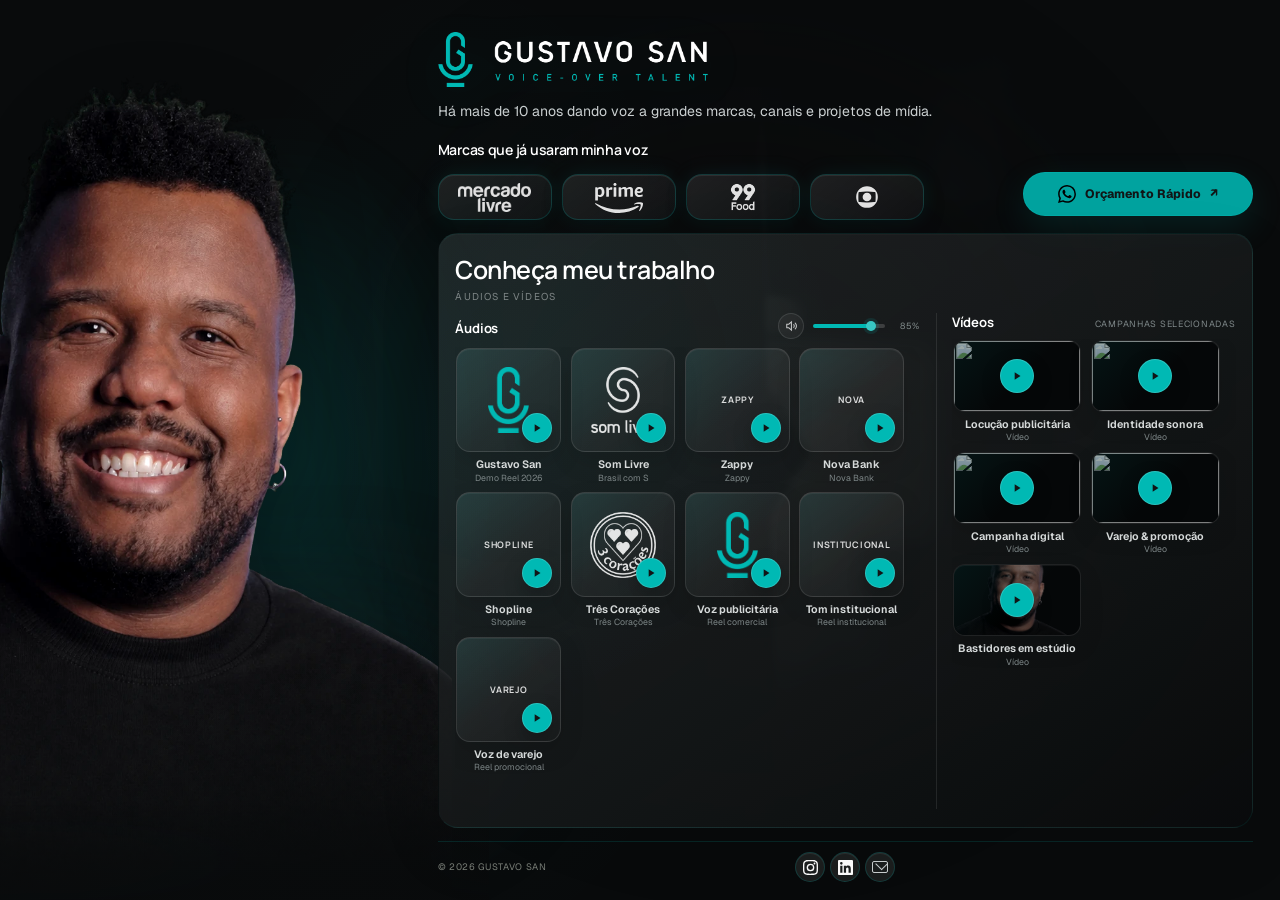
==== commit b24e2333: "Add files via upload" ====
--- a/index.html
+++ b/index.html
@@ -114,7 +114,6 @@
               <a href="https://br.linkedin.com/in/gustavo-san-016079249" target="_blank" rel="noreferrer" aria-label="LinkedIn de Gustavo San"><img class="network-logo" src="assets/social/linkedin.svg" alt="" /></a>
               <a href="mailto:contato@gustavosan.com?subject=Projeto%20de%20locu%C3%A7%C3%A3o" aria-label="Enviar e-mail para Gustavo San"><span class="mail-icon" aria-hidden="true"></span></a>
             </nav>
-            <div class="studio-credit"><span>Site desenvolvido por</span><img src="assets/master-digital-white.png" alt="Master Digital" width="480" height="139" loading="lazy" decoding="async" /></div>
           </footer>
         </div>
       </section>
--- a/styles.css
+++ b/styles.css
@@ -3,13 +3,16 @@
   --ink-soft: #171a1b;
   --paper: #ffffff;
   --paper-soft: #cbd0d1;
-  --line: rgba(104, 184, 179, 0.16);
-  --accent: #68b8b3;
-  --accent-bright: #01bab4;
+  --line: rgb(var(--accent-rgb) / 0.16);
+  --accent-rgb: 0 185 180;
+  --accent: rgb(var(--accent-rgb));
+  --accent-bright: #38c8c4;
   --brand-graphite: #2d3031;
   --brand-charcoal: #282c2f;
   --glass: rgba(45, 48, 49, 0.28);
-  --glass-line: rgba(104, 184, 179, 0.2);
+  --glass-line: rgb(var(--accent-rgb) / 0.2);
+  /* Largura útil de um monitor 27" QHD: acima disso o conteúdo para de esticar. */
+  --content-max-width: 2560px;
 }
 
 * {
@@ -79,7 +82,7 @@
   z-index: -1;
   inset: 12% -18% 8% 8%;
   content: "";
-  background: radial-gradient(ellipse at 55% 48%, rgba(104, 184, 179, 0.14), transparent 63%);
+  background: radial-gradient(ellipse at 55% 48%, rgb(var(--accent-rgb) / 0.14), transparent 63%);
   filter: blur(22px);
 }
 
@@ -219,9 +222,9 @@
 .hero-side .primary-cta {
   width: 100%;
   justify-content: center;
-  border: 1px solid rgba(104, 184, 179, 0.42);
-  background: rgba(104, 184, 179, 0.88);
-  box-shadow: 0 12px 34px rgba(104, 184, 179, 0.13);
+  border: 1px solid rgb(var(--accent-rgb) / 0.42);
+  background: rgb(var(--accent-rgb) / 0.88);
+  box-shadow: 0 12px 34px rgb(var(--accent-rgb) / 0.13);
 }
 
 .primary-cta svg:last-child {
@@ -231,7 +234,7 @@
 .primary-cta:hover {
   transform: translateY(-2px);
   background: var(--accent-bright);
-  box-shadow: 0 12px 30px rgba(104, 184, 179, 0.18);
+  box-shadow: 0 12px 30px rgb(var(--accent-rgb) / 0.18);
 }
 
 .network-logo {
@@ -267,8 +270,8 @@
 
 .social-links a:hover {
   color: white;
-  border-color: rgba(104, 184, 179, 0.65);
-  background: rgba(104, 184, 179, 0.12);
+  border-color: rgb(var(--accent-rgb) / 0.65);
+  background: rgb(var(--accent-rgb) / 0.12);
   transform: translateY(-2px);
 }
 
@@ -332,7 +335,7 @@
   border: 1px solid var(--glass-line);
   border-radius: 16px;
   background: linear-gradient(145deg, rgba(255, 255, 255, 0.075), rgba(255, 255, 255, 0.025));
-  box-shadow: inset 0 1px 0 rgba(255, 255, 255, 0.08), 0 8px 24px rgba(0, 0, 0, 0.12), 0 0 22px rgba(104, 184, 179, 0.1);
+  box-shadow: inset 0 1px 0 rgba(255, 255, 255, 0.08), 0 8px 24px rgba(0, 0, 0, 0.12), 0 0 22px rgb(var(--accent-rgb) / 0.1);
   backdrop-filter: blur(14px);
 }
 
@@ -373,9 +376,9 @@
   min-height: 0;
   padding: clamp(17px, 1.8vw, 24px);
   overflow: hidden;
-  border: 1px solid rgba(104, 184, 179, 0.26);
+  border: 1px solid rgb(var(--accent-rgb) / 0.26);
   border-radius: 20px;
-  background: linear-gradient(145deg, rgba(104, 184, 179, 0.055), rgba(255, 255, 255, 0.018) 48%);
+  background: linear-gradient(145deg, rgb(var(--accent-rgb) / 0.055), rgba(255, 255, 255, 0.018) 48%);
   box-shadow: inset 0 1px 0 rgba(255, 255, 255, 0.055), 0 20px 60px rgba(0, 0, 0, 0.14);
   backdrop-filter: blur(18px);
 }
@@ -404,8 +407,8 @@
 
 .volume-button:hover,
 .volume-button[aria-expanded="true"] {
-  border-color: rgba(104, 184, 179, 0.8);
-  background: rgba(104, 184, 179, 0.18);
+  border-color: rgb(var(--accent-rgb) / 0.8);
+  background: rgb(var(--accent-rgb) / 0.18);
   transform: translateY(-1px);
 }
 
@@ -449,23 +452,6 @@
   height: 15px;
 }
 
-.studio-credit {
-  justify-self: end;
-  display: inline-flex;
-  align-items: center;
-  gap: 5px;
-  color: #858a82;
-  font-size: 0.56rem;
-}
-
-.studio-credit img {
-  width: 120px;
-  height: 24px;
-  display: block;
-  object-fit: contain;
-  opacity: 0.88;
-}
-
 .mobile-dock {
   display: none;
 }
@@ -631,16 +617,6 @@
   .micro-footer {
     padding-top: 18px;
     grid-template-columns: 1fr auto;
-  }
-
-  .studio-credit {
-    gap: 5px;
-    font-size: 0.5rem;
-  }
-
-  .studio-credit img {
-    width: 104px;
-    height: 21px;
   }
 
   .mobile-dock {
@@ -753,8 +729,8 @@
   inset: 7% -2% 2% -5%;
   opacity: 0.64;
   background:
-    radial-gradient(ellipse 58% 44% at 31% 79%, rgba(104, 184, 179, 0.085), rgba(40, 44, 47, 0.05) 50%, transparent 76%),
-    radial-gradient(ellipse 68% 70% at 55% 47%, rgba(104, 184, 179, 0.115), rgba(104, 184, 179, 0.025) 48%, transparent 75%);
+    radial-gradient(ellipse 58% 44% at 31% 79%, rgb(var(--accent-rgb) / 0.085), rgba(40, 44, 47, 0.05) 50%, transparent 76%),
+    radial-gradient(ellipse 68% 70% at 55% 47%, rgb(var(--accent-rgb) / 0.115), rgb(var(--accent-rgb) / 0.025) 48%, transparent 75%);
   filter: blur(42px);
 }
 
@@ -767,7 +743,7 @@
   height: 36%;
   content: "";
   border-radius: 50%;
-  background: radial-gradient(ellipse at 34% 38%, rgba(104, 184, 179, 0.075), rgba(40, 44, 47, 0.12) 43%, transparent 74%);
+  background: radial-gradient(ellipse at 34% 38%, rgb(var(--accent-rgb) / 0.075), rgba(40, 44, 47, 0.12) 43%, transparent 74%);
   filter: blur(38px);
   pointer-events: none;
 }
@@ -812,8 +788,8 @@
 }
 
 .work-section {
-  border-color: rgba(104, 184, 179, 0.14);
-  border-left-color: rgba(104, 184, 179, 0.055);
+  border-color: rgb(var(--accent-rgb) / 0.14);
+  border-left-color: rgb(var(--accent-rgb) / 0.055);
   background: linear-gradient(145deg, rgba(45, 48, 49, 0.49), rgba(23, 26, 27, 0.69) 52%);
   box-shadow: inset 0 1px 0 rgba(255, 255, 255, 0.035), 0 20px 60px rgba(0, 0, 0, 0.1);
   backdrop-filter: blur(16px);
@@ -873,8 +849,8 @@
 }
 
 .audio-volume button:hover {
-  border-color: rgba(104, 184, 179, 0.5);
-  background: rgba(104, 184, 179, 0.1);
+  border-color: rgb(var(--accent-rgb) / 0.5);
+  background: rgb(var(--accent-rgb) / 0.1);
   color: var(--accent-bright);
 }
 
@@ -899,7 +875,7 @@
   border-radius: 50%;
   appearance: none;
   background: var(--accent-bright);
-  box-shadow: 0 0 0 3px rgba(104, 184, 179, 0.13);
+  box-shadow: 0 0 0 3px rgb(var(--accent-rgb) / 0.13);
 }
 
 .audio-volume > span {
@@ -1074,8 +1050,8 @@
     bottom: -7%;
     height: 50%;
     background:
-      radial-gradient(ellipse 50% 44% at 78% 40%, rgba(104, 184, 179, 0.068), rgba(40, 44, 47, 0.075) 48%, transparent 79%),
-      radial-gradient(ellipse 72% 54% at 38% 50%, rgba(104, 184, 179, 0.05), rgba(40, 44, 47, 0.15) 50%, transparent 80%);
+      radial-gradient(ellipse 50% 44% at 78% 40%, rgb(var(--accent-rgb) / 0.068), rgba(40, 44, 47, 0.075) 48%, transparent 79%),
+      radial-gradient(ellipse 72% 54% at 38% 50%, rgb(var(--accent-rgb) / 0.05), rgba(40, 44, 47, 0.15) 50%, transparent 80%);
     filter: blur(44px);
   }
 
@@ -1325,7 +1301,7 @@
   z-index: 0;
   inset: 10% 3% 7% 4%;
   border-radius: 48% 52% 44% 56%;
-  background: radial-gradient(ellipse at 54% 47%, rgba(104, 184, 179, 0.2), rgba(104, 184, 179, 0.055) 43%, transparent 72%);
+  background: radial-gradient(ellipse at 54% 47%, rgb(var(--accent-rgb) / 0.2), rgb(var(--accent-rgb) / 0.055) 43%, transparent 72%);
   filter: blur(26px);
   pointer-events: none;
 }
@@ -1487,7 +1463,7 @@
   overflow-y: auto;
   overscroll-behavior: contain;
   touch-action: pan-y;
-  scrollbar-color: rgba(104, 184, 179, 0.58) transparent;
+  scrollbar-color: rgb(var(--accent-rgb) / 0.58) transparent;
   scrollbar-width: thin;
 }
 
@@ -1497,7 +1473,7 @@
 
 .media-scroll::-webkit-scrollbar-thumb {
   border-radius: 999px;
-  background: rgba(104, 184, 179, 0.58);
+  background: rgb(var(--accent-rgb) / 0.58);
 }
 
 .audio-grid,
@@ -1549,7 +1525,7 @@
   inset: 0;
   content: "";
   pointer-events: none;
-  background: linear-gradient(135deg, rgba(104, 184, 179, 0.08), transparent 54%);
+  background: linear-gradient(135deg, rgb(var(--accent-rgb) / 0.08), transparent 54%);
 }
 
 .audio-visual img {
@@ -1597,7 +1573,7 @@
   place-items: center;
   border: 1px solid rgba(255, 255, 255, 0.16);
   border-radius: 50%;
-  background: rgba(104, 184, 179, 0.92);
+  background: rgb(var(--accent-rgb) / 0.92);
   color: #111516;
   box-shadow: 0 8px 20px rgba(0, 0, 0, 0.24);
   cursor: pointer;
@@ -1610,8 +1586,8 @@
 }
 
 .audio-card.is-playing .audio-visual {
-  border-color: rgba(104, 184, 179, 0.62);
-  box-shadow: inset 0 1px 0 rgba(255, 255, 255, 0.07), 0 0 28px rgba(104, 184, 179, 0.14);
+  border-color: rgb(var(--accent-rgb) / 0.62);
+  box-shadow: inset 0 1px 0 rgba(255, 255, 255, 0.07), 0 0 28px rgb(var(--accent-rgb) / 0.14);
 }
 
 .catalog-copy {
@@ -1818,10 +1794,10 @@
 
 /* Finishing layer — keeps the final visual decisions together. */
 .work-section {
-  border-color: rgba(104, 184, 179, 0.09);
-  border-left-color: rgba(104, 184, 179, 0.02);
+  border-color: rgb(var(--accent-rgb) / 0.09);
+  border-left-color: rgb(var(--accent-rgb) / 0.02);
   background:
-    radial-gradient(ellipse 62% 80% at 8% 24%, rgba(104, 184, 179, 0.05), transparent 68%),
+    radial-gradient(ellipse 62% 80% at 8% 24%, rgb(var(--accent-rgb) / 0.05), transparent 68%),
     linear-gradient(145deg, rgba(45, 48, 49, 0.26), rgba(23, 26, 27, 0.46) 54%, rgba(9, 11, 12, 0.41));
   box-shadow: inset 0 1px 0 rgba(255, 255, 255, 0.02), 0 22px 68px rgba(0, 0, 0, 0.08);
   /* O vídeo ambiente fica exatamente atrás deste painel: cada quadro obriga o
@@ -1849,21 +1825,21 @@
 .brand-pill:hover,
 .audio-card:hover .audio-visual,
 .video-card:hover .video-thumb {
-  border-color: rgba(104, 184, 179, 0.28);
-  box-shadow: inset 0 1px 0 rgba(255, 255, 255, 0.045), 0 12px 30px rgba(0, 0, 0, 0.14), 0 0 24px rgba(104, 184, 179, 0.07);
+  border-color: rgb(var(--accent-rgb) / 0.28);
+  box-shadow: inset 0 1px 0 rgba(255, 255, 255, 0.045), 0 12px 30px rgba(0, 0, 0, 0.14), 0 0 24px rgb(var(--accent-rgb) / 0.07);
 }
 
 @media (min-width: 901px) {
   .portfolio-grid {
-    background: radial-gradient(ellipse 28% 72% at 36% 52%, rgba(104, 184, 179, 0.035), transparent 78%), var(--ink);
+    background: radial-gradient(ellipse 28% 72% at 36% 52%, rgb(var(--accent-rgb) / 0.035), transparent 78%), var(--ink);
   }
 
   .portrait-halo {
     inset: 6% -8% -2% -7%;
     opacity: 0.54;
     background:
-      radial-gradient(ellipse 44% 38% at 73% 76%, rgba(104, 184, 179, 0.11), rgba(40, 44, 47, 0.045) 50%, transparent 78%),
-      radial-gradient(ellipse 66% 70% at 54% 48%, rgba(104, 184, 179, 0.105), rgba(104, 184, 179, 0.018) 50%, transparent 78%);
+      radial-gradient(ellipse 44% 38% at 73% 76%, rgb(var(--accent-rgb) / 0.11), rgba(40, 44, 47, 0.045) 50%, transparent 78%),
+      radial-gradient(ellipse 66% 70% at 54% 48%, rgb(var(--accent-rgb) / 0.105), rgb(var(--accent-rgb) / 0.018) 50%, transparent 78%);
     filter: blur(50px);
   }
 
@@ -1873,8 +1849,8 @@
     left: -10%;
     height: 46%;
     background:
-      radial-gradient(ellipse 42% 46% at 75% 34%, rgba(104, 184, 179, 0.075), rgba(45, 48, 49, 0.07) 46%, transparent 76%),
-      radial-gradient(ellipse 64% 54% at 35% 48%, rgba(104, 184, 179, 0.055), rgba(45, 48, 49, 0.13) 48%, transparent 78%);
+      radial-gradient(ellipse 42% 46% at 75% 34%, rgb(var(--accent-rgb) / 0.075), rgba(45, 48, 49, 0.07) 46%, transparent 76%),
+      radial-gradient(ellipse 64% 54% at 35% 48%, rgb(var(--accent-rgb) / 0.055), rgba(45, 48, 49, 0.13) 48%, transparent 78%);
     filter: blur(42px);
   }
 
@@ -1909,7 +1885,7 @@
     bottom: -8%;
     left: -9%;
     height: 40%;
-    background: radial-gradient(ellipse at 48% 34%, rgba(104, 184, 179, 0.07), rgba(40, 44, 47, 0.1) 48%, transparent 76%);
+    background: radial-gradient(ellipse at 48% 34%, rgb(var(--accent-rgb) / 0.07), rgba(40, 44, 47, 0.1) 48%, transparent 76%);
     filter: blur(36px);
   }
 
@@ -1919,7 +1895,7 @@
 
   .work-section {
     background:
-      radial-gradient(ellipse 75% 42% at 12% 8%, rgba(104, 184, 179, 0.05), transparent 70%),
+      radial-gradient(ellipse 75% 42% at 12% 8%, rgb(var(--accent-rgb) / 0.05), transparent 70%),
       linear-gradient(155deg, rgba(45, 48, 49, 0.33), rgba(23, 26, 27, 0.53));
   }}
 
@@ -1930,8 +1906,8 @@
     bottom: -7%;
     height: 50%;
     background:
-      radial-gradient(ellipse 50% 44% at 78% 40%, rgba(104, 184, 179, 0.068), rgba(40, 44, 47, 0.075) 48%, transparent 79%),
-      radial-gradient(ellipse 72% 54% at 38% 50%, rgba(104, 184, 179, 0.05), rgba(40, 44, 47, 0.15) 50%, transparent 80%);
+      radial-gradient(ellipse 50% 44% at 78% 40%, rgb(var(--accent-rgb) / 0.068), rgba(40, 44, 47, 0.075) 48%, transparent 79%),
+      radial-gradient(ellipse 72% 54% at 38% 50%, rgb(var(--accent-rgb) / 0.05), rgba(40, 44, 47, 0.15) 50%, transparent 80%);
     filter: blur(44px);
   }
 
@@ -1994,7 +1970,7 @@
   height: auto;
   display: block;
   object-fit: contain;
-  filter: drop-shadow(0 10px 24px rgba(104, 184, 179, 0.12));
+  filter: drop-shadow(0 10px 24px rgb(var(--accent-rgb) / 0.12));
 }
 
 @media (min-width: 901px) and (max-height: 700px) {
@@ -2040,7 +2016,7 @@
    mesma leitura visual com custo zero por quadro. */
 .work-section {
   background:
-    radial-gradient(ellipse 62% 80% at 8% 24%, rgba(104, 184, 179, 0.05), transparent 68%),
+    radial-gradient(ellipse 62% 80% at 8% 24%, rgb(var(--accent-rgb) / 0.05), transparent 68%),
     linear-gradient(145deg, rgba(45, 48, 49, 0.63), rgba(23, 26, 27, 0.79) 54%, rgba(9, 11, 12, 0.75));
   backdrop-filter: none;
   -webkit-backdrop-filter: none;
@@ -2097,20 +2073,6 @@
   margin-bottom: 16px;
 }
 
-/* --- 5. Crédito do estúdio ------------------------------------------------
-   O wordmark renderizava a 22,8px de altura ao lado de um texto de ~9px.
-   Reduzido para ficar proporcional à linha de crédito. */
-.studio-credit img {
-  width: 72px;
-  height: 21px;
-}
-
-@media (max-width: 900px) {
-  .studio-credit img {
-    width: 62px;
-    height: 18px;
-  }}
-
 /* --- 6. Modal dos vídeos de trabalho --------------------------------------
    Antes o player substituía a miniatura dentro do card: espaço apertado,
    controles espremidos e o YouTube exigindo um segundo clique. Agora abre em
@@ -2159,7 +2121,7 @@
   width: 100%;
   aspect-ratio: 16 / 9;
   overflow: hidden;
-  border: 1px solid rgba(104, 184, 179, 0.28);
+  border: 1px solid rgb(var(--accent-rgb) / 0.28);
   border-radius: 16px;
   background: #050708;
   box-shadow: 0 30px 80px rgba(0, 0, 0, 0.5);
@@ -2203,9 +2165,9 @@
   display: inline-flex;
   align-items: center;
   gap: 8px;
-  border: 1px solid rgba(104, 184, 179, 0.42);
+  border: 1px solid rgb(var(--accent-rgb) / 0.42);
   border-radius: 999px;
-  background: rgba(104, 184, 179, 0.14);
+  background: rgb(var(--accent-rgb) / 0.14);
   color: var(--paper);
   font-size: 0.76rem;
   font-weight: 700;
@@ -2215,7 +2177,7 @@
 
 .video-modal-close:hover {
   border-color: var(--accent);
-  background: rgba(104, 184, 179, 0.26);
+  background: rgb(var(--accent-rgb) / 0.26);
   transform: translateY(-1px);
 }
 
@@ -2353,13 +2315,13 @@
    ========================================================================== */
 
 /* Tom único da identidade.
-   O --accent (#68b8b3) já era exatamente o turquesa do ícone na logo do título
-   — medido pixel a pixel. Quem destoava era o --accent-bright (#01bab4), que
+   O --accent (var(--accent)) já era exatamente o turquesa do ícone na logo do título
+   — medido pixel a pixel. Quem destoava era o --accent-bright (var(--accent-bright)), que
    é o tom do monograma, mais frio e saturado. Trocado por uma versão clara do
    MESMO matiz (H=176), para os estados de hover continuarem tendo destaque
    sem virar outra cor. */
 :root {
-  --accent-bright: #89dad5;
+  --accent-bright: #38c8c4;
 }
 
 /* O play dos áudios estava com 8% de transparência: sobre o card escuro isso
@@ -2443,3 +2405,417 @@
 .brand-logo.ultra-wide {
   max-width: 92px;
 }
+
+/* ==========================================================================
+   Ajustes finos: 4 balões, centragem das marcas e ritmo dos áudios.
+   ========================================================================== */
+
+/* Volta para 4 balões e desloca o conjunto alguns pixels para a direita,
+   para o bloco de marcas ficar opticamente mais centrado no painel. */
+@media (min-width: 901px) {
+  .brand-row {
+    grid-template-columns: repeat(4, minmax(0, 1fr));
+  }
+}
+
+/* O quadrado do card de áudio era dimensionado pela ALTURA da fila, enquanto a
+   coluna vinha da LARGURA do container. Como a proporção do container muda de
+   um monitor para outro, a sobra lateral em volta de cada quadrado mudava junto
+   — daí parecer espaçado no monitor grande e apertado no menor.
+   Agora o quadrado é dimensionado pela largura da coluna: a distância entre os
+   botões passa a ser exatamente o gap, igual em qualquer resolução. */
+@media (min-width: 901px) {
+  .audio-grid {
+    grid-auto-rows: auto;
+    gap: 10px;
+    align-content: start;
+  }
+
+  .audio-visual {
+    width: 100%;
+    height: auto;
+    max-width: none;
+    aspect-ratio: 1;
+    justify-self: stretch;
+  }
+}
+
+/* ==========================================================================
+   Harmonia em telas menores.
+   O problema não era falta de espaço: era que logo, marcas e folgas estavam
+   travadas em pixels fixos. Quando o painel encolhia, elas não encolhiam junto
+   e passavam a ocupar quase o dobro da proporção. Medido: a logo ocupava 45,7%
+   do painel a 1280x800 contra 28,2% a 2560x1440, e o rodapé caía fora da tela.
+   Agora tudo escala com a viewport, mirando a mesma proporção do monitor grande.
+   ========================================================================== */
+@media (min-width: 901px) {
+  .hero-original-logo {
+    width: clamp(270px, 20vw, 500px);
+  }
+
+  .hero-copy .brands-section {
+    /* O título "Marcas..." fica na linha principal (junto do ícone e da intro),
+       então a seção não leva mais margem à esquerda. O deslocamento à direita
+       passou a valer só para os balões (.brand-row abaixo). A largura ganha o
+       mesmo tanto do deslocamento para os balões manterem o tamanho e a posição
+       de antes, sem encolher. */
+    /* ~38vw leva a borda direita dos balões até quase a linha da barra de
+       scroll dos áudios (medido: bate em ~1280–1600px). O teto de 620px evita
+       que em telas muito largas os balões fiquem compridos demais, e o min(100%)
+       impede qualquer colisão com a coluna do botão à direita. */
+    width: min(100%, clamp(470px, 38vw, 620px));
+  }
+
+  .hero-copy .brand-row {
+    margin-left: clamp(24px, 3vw, 48px);
+  }
+
+  /* Balões um pouco maiores (mais largos pela seção acima; um pouco mais altos
+     aqui) para as logos ganharem tamanho junto, mantendo a proporção. */
+  .brand-pill {
+    height: clamp(46px, 4vh, 62px);
+  }
+
+  /* Folgas verticais proporcionais à altura da janela, em vez de px fixos. */
+  .hero-copy h1.hero-logo-heading {
+    margin-bottom: clamp(9px, 1.5vh, 17px);
+  }
+
+  .hero-copy .brands-section {
+    margin-top: clamp(12px, 2vh, 22px);
+  }
+
+  .section-heading {
+    margin-bottom: clamp(10px, 1.6vh, 18px);
+  }
+
+  .content-panel {
+    gap: clamp(12px, 1.5vh, 22px);
+  }
+
+  .intro {
+    font-size: clamp(0.88rem, 1.05vw, 1.06rem);
+  }
+
+  .work-section {
+    padding: clamp(14px, 1.5vw, 26px);
+  }
+}
+
+/* The brand carousel starts at the left edge of the hero copy. */
+.hero-copy .brands-section {
+  margin-right: auto;
+}
+
+.hero-copy .brand-row {
+  margin-left: 0;
+  justify-content: start;
+  justify-items: start;
+}
+
+.brand-pill {
+  justify-self: start;
+}
+
+/* Em telas baixas o bloco antigo apertava demais; agora as próprias clamps
+   acima já dão conta, então aqui só garanto que a logo não volte a crescer. */
+@media (min-width: 901px) and (max-height: 820px) {
+  .hero-original-logo {
+    width: clamp(250px, 19vw, 400px);
+  }
+
+  .hero-copy h1.hero-logo-heading {
+    margin-bottom: clamp(8px, 1.3vh, 14px);
+  }
+
+  .hero-copy .brands-section {
+    margin-top: clamp(10px, 1.7vh, 18px);
+  }
+
+  .section-heading {
+    margin-bottom: clamp(9px, 1.4vh, 15px);
+  }
+}
+
+/* Com as filas de áudio em altura automática, o conteúdo passou a empurrar o
+   balão de trabalhos em vez de rolar dentro dele — o painel estourava a tela e
+   levava o rodapé junto. Estes min-height: 0 devolvem a capacidade de encolher
+   em cada nível do encaixe, então a grade volta a rolar e a altura fica presa
+   à viewport. */
+@media (min-width: 901px) {
+  .content-panel {
+    grid-template-rows: auto minmax(0, 1fr) auto;
+  }
+
+  .work-section,
+  .media-catalog,
+  .media-library,
+  .media-scroll {
+    min-height: 0;
+  }
+}
+
+/* O elo que faltava: como item de grid, o painel herda min-height: auto e se
+   recusa a encolher abaixo do próprio conteúdo — o height: 100% não vence isso.
+   Com min-height: 0 ele volta a respeitar a altura da tela e a linha de
+   trabalhos passa a receber só a sobra, rolando por dentro. */
+@media (min-width: 901px) {
+  .content-panel {
+    min-height: 0;
+  }
+}
+
+/* ==========================================================================
+   Correção dos problemas introduzidos ao tornar o quadrado do áudio
+   dimensionado pela largura. Nada de cor muda aqui.
+   ========================================================================== */
+
+/* 1. Sobreposição do áudio sobre o texto.
+   O card tinha grid-template-rows: minmax(0, 1fr) auto. Com o visual passando
+   a ter altura derivada da largura (aspect-ratio), a linha 1fr resolvia menor
+   que o quadrado — a 1280x720 dava 68px de linha para 101px de conteúdo, e os
+   26px que sobravam caíam por cima do título. Com as duas linhas em auto, a
+   linha passa a acompanhar o quadrado e nada transborda. */
+@media (min-width: 901px) {
+  .audio-card,
+  .video-card {
+    grid-template-rows: auto auto;
+    align-content: start;
+  }
+
+  .audio-visual {
+    align-self: start;
+  }
+}
+
+/* Calibração óptica individual: cada marca ocupa o mesmo peso visual dentro
+   do balão, sem esticar a arte ou aproximá-la demais das bordas. */
+.brand-pill { padding: clamp(9px, 1.1vh, 12px) clamp(14px, 1.2vw, 16px); }
+.brand-logo { max-height: calc(100% - 3px); max-inline-size: calc(100% - 4px); }
+.brand-logo.brand-mercado-livre { max-width: 78px; height: 29px; }
+.brand-logo.brand-amazon-prime { max-width: 76px; height: 30px; }
+.brand-logo.brand-99food { max-width: 38px; height: 35px; }
+.brand-logo.brand-ifood { max-width: 66px; height: 30px; }
+.brand-logo.brand-99 { max-width: 44px; height: 30px; }
+.brand-logo.brand-som-livre { max-width: 30px; height: 28px; }
+.brand-logo.brand-claro { max-width: 80px; height: 29px; }
+.brand-logo.brand-disney-pixar { max-width: 92px; height: 19px; }
+.brand-logo.brand-latam { max-width: 94px; height: 21px; }
+.brand-logo.brand-cinemark { max-width: 98px; height: 16px; }
+.brand-logo.brand-smart-fit { max-width: 76px; height: 29px; }
+.brand-logo.brand-brde { max-width: 72px; height: 30px; }
+.brand-logo.brand-hapvida { max-width: 90px; height: 21px; }
+.brand-logo.brand-sicredi { max-width: 90px; height: 21px; }
+
+@media (max-width: 900px) {
+  .brand-pill { padding: 10px 13px; }
+  .brand-logo.brand-mercado-livre { max-width: 70px; height: 27px; }
+  .brand-logo.brand-amazon-prime { max-width: 68px; height: 28px; }
+  .brand-logo.brand-som-livre { max-width: 28px; height: 26px; }
+  .brand-logo.brand-disney-pixar { max-width: 76px; height: 17px; }
+  .brand-logo.brand-latam,
+  .brand-logo.brand-hapvida,
+  .brand-logo.brand-sicredi { max-width: 78px; height: 19px; }
+  .brand-logo.brand-cinemark { max-width: 82px; height: 15px; }
+}
+
+/* 2. Logos das marcas cortadas / encostando na borda.
+   A altura do balão passou a ser responsiva, mas a altura dos logos continuou
+   fixa em 30-36px. Somada ao padding, ultrapassava o balão em telas menores
+   (o 99Food chegava a 1px abaixo da borda). Agora ambos escalam juntos, e o
+   max-height garante que o logo nunca encoste, em nenhuma resolução. */
+.brand-pill {
+  padding: clamp(6px, 0.9vh, 10px) clamp(10px, 0.9vw, 14px);
+}
+
+/* Logos ~18% maiores para acompanhar os balões maiores. object-fit: contain +
+   max-height: 100% garantem que nada distorce nem estoura o balão — no pior
+   caso a logo só chega mais perto das bordas, respeitando o padding. */
+.brand-logo {
+  height: clamp(22px, 2.7vh, 36px);
+  max-height: 100%;
+  object-fit: contain;
+  object-position: center;
+}
+
+.brand-logo.symbol {
+  max-width: clamp(26px, 2.5vw, 38px);
+  height: clamp(24px, 2.9vh, 38px);
+}
+
+.brand-logo.wide {
+  max-width: clamp(66px, 6vw, 92px);
+}
+
+.brand-logo.ultra-wide {
+  max-width: clamp(72px, 6.4vw, 96px);
+}
+
+.brand-logo.disney {
+  max-width: clamp(64px, 6.4vw, 98px);
+  height: clamp(26px, 3.1vh, 42px);
+}
+
+.brand-logo.number-logo {
+  max-width: clamp(36px, 3.5vw, 52px);
+  height: clamp(26px, 3vh, 40px);
+}
+
+.brand-logo.food-logo {
+  max-width: clamp(38px, 3.8vw, 56px);
+  height: clamp(26px, 3.1vh, 42px);
+}
+
+/* 3. Aperto lateral em telas menores que o monitor grande.
+   Os recuos horizontais tinham piso alto demais: a 1280px o painel gastava
+   30px de cada lado e o balão de trabalhos mais 19px, comendo largura útil
+   justamente onde ela é escassa. Pisos menores devolvem esse espaço ao
+   conteúdo, sem nenhum valor negativo. */
+@media (min-width: 901px) {
+  .content-panel {
+    padding-right: clamp(18px, 2.1vw, 40px);
+    padding-left: clamp(18px, 2.1vw, 40px);
+  }
+
+  .work-section {
+    padding: clamp(12px, 1.35vw, 26px) clamp(12px, 1.3vw, 26px);
+  }
+
+  .media-catalog {
+    gap: clamp(10px, 1.2vw, 22px);
+  }
+
+  .video-library {
+    padding-left: clamp(10px, 1.2vw, 22px);
+  }
+
+  .audio-grid,
+  .video-grid {
+    gap: clamp(8px, 0.75vw, 12px);
+  }
+}
+
+/* Grid + aspect-ratio criava dependência circular: a linha automática era
+   resolvida em 70px enquanto o quadrado pedia 105px, e a diferença caía sobre
+   o texto. Em coluna flex a altura do quadrado é resolvida antes, e o card
+   simplesmente soma as duas peças — sem circularidade e sem transbordo.
+   O vídeo recebe proporção explícita pelo mesmo motivo: sua miniatura tem
+   conteúdo absoluto e, sem proporção, colapsaria para altura zero. */
+@media (min-width: 901px) {
+  .audio-card,
+  .video-card {
+    display: flex;
+    flex-direction: column;
+    gap: 6px;
+  }
+
+  .audio-visual,
+  .video-thumb {
+    flex: 0 0 auto;
+    width: 100%;
+    height: auto;
+    max-width: none;
+    align-self: stretch;
+  }
+
+  .audio-visual {
+    aspect-ratio: 1;
+  }
+
+  .video-thumb {
+    aspect-ratio: 16 / 9;
+  }
+
+  .catalog-copy {
+    flex: 0 0 auto;
+  }
+
+  .video-grid {
+    grid-auto-rows: auto;
+    align-content: start;
+  }
+}
+
+/* Duas peças resolvem juntas: align-self: start faz o card assumir a própria
+   altura em vez de ser esticado pela linha, e grid-auto-rows: min-content faz a
+   linha medir o card já com a proporção resolvida. Testei também deixar o
+   stretch sem width:100% (o quadrado ainda vazava 4px) e uma versão com
+   container queries (funcionava, mas exigia containment no container do
+   scroll); esta é a que resolve sem efeito colateral. */
+@media (min-width: 901px) {
+  .audio-card,
+  .video-card {
+    align-self: start;
+  }
+
+  .audio-grid,
+  .video-grid {
+    grid-auto-rows: min-content;
+  }
+}
+
+/* ==========================================================================
+   Limite de largura em monitores ultra-largos (ultrawide / 4K / 5K).
+   Até ~27" QHD (2560px) o site se comporta exatamente como hoje. Acima disso,
+   o conteúdo para de esticar, centraliza, e as laterais recebem profundidade
+   com a própria paleta — escurecimento sutil rumo às bordas (usando o #050708
+   já presente no design) + um leve brilho turquesa da marca. Nada de vão preto
+   chapado; parece decisão de design.
+   ========================================================================== */
+@media (min-width: 2560px) {
+  body {
+    background:
+      radial-gradient(ellipse 46% 66% at 50% 38%, rgb(var(--accent-rgb) / 0.05), transparent 64%),
+      linear-gradient(90deg, #050708 0%, var(--ink) 15%, var(--ink) 85%, #050708 100%);
+    background-attachment: fixed;
+  }
+
+  .site-shell {
+    max-width: var(--content-max-width);
+    margin-inline: auto;
+    /* Brilho turquesa suave saindo das bordas do conteúdo para as laterais.
+       Fica preso à caixa do conteúdo (2560 centralizado), então acompanha o
+       enquadramento em qualquer largura, e ecoa os halos turquesa que já
+       existem no hero e no balão de trabalhos. É o que faz a lateral parecer
+       intencional em vez de um vão escuro. */
+    box-shadow: 0 0 160px 12px rgb(var(--accent-rgb) / 0.07);
+  }
+}
+
+/* Foto inteira (sem recorte) só acima do limite de 27" — nos monitores grandes.
+   Até 2560px o hero mantém o visual atual (cover). Acima, o painel já está fixo
+   pelo cap, então a foto passa a caber inteira (contain), sem cortar nada e sem
+   esticar. Só a foto muda aqui; o resto do layout segue como no restante. */
+@media (min-width: 2561px) {
+  .portrait-image {
+    right: 0;
+    width: 100%;
+    height: 100%;
+    object-fit: contain;
+    object-position: center;
+  }
+}
+
+/* ==========================================================================
+   Ajustes finos: brilho de hover.
+   ========================================================================== */
+
+/* O brilho turquesa no hover ficava cortado em vários balões: quem contém os
+   cards de áudio/vídeo é o .media-scroll, que precisa de overflow-x: hidden e
+   overflow-y: auto pra rolar — e seu padding é de só 1-6px, bem menor que o
+   raio do brilho. Resultado: qualquer balão na primeira/última coluna, ou na
+   primeira/última linha visível do scroll, tinha o brilho cortado pela própria
+   borda do container. Dar espaço para um brilho externo exigiria aumentar
+   padding em vários lugares que não pediram para mudar. Em vez disso, o brilho
+   passou a ser todo "inset" (para dentro): nunca sai da caixa do próprio
+   balão, então nenhum container consegue cortá-lo, não importa a posição. */
+.brand-pill:hover,
+.audio-card:hover .audio-visual,
+.video-card:hover .video-thumb {
+  border-color: rgb(var(--accent-rgb) / 0.55);
+  box-shadow:
+    inset 0 1px 0 rgba(255, 255, 255, 0.05),
+    0 12px 30px rgba(0, 0, 0, 0.16),
+    inset 0 0 0 1.5px rgb(var(--accent-rgb) / 0.4),
+    inset 0 0 26px 2px rgb(var(--accent-rgb) / 0.22);
+}
